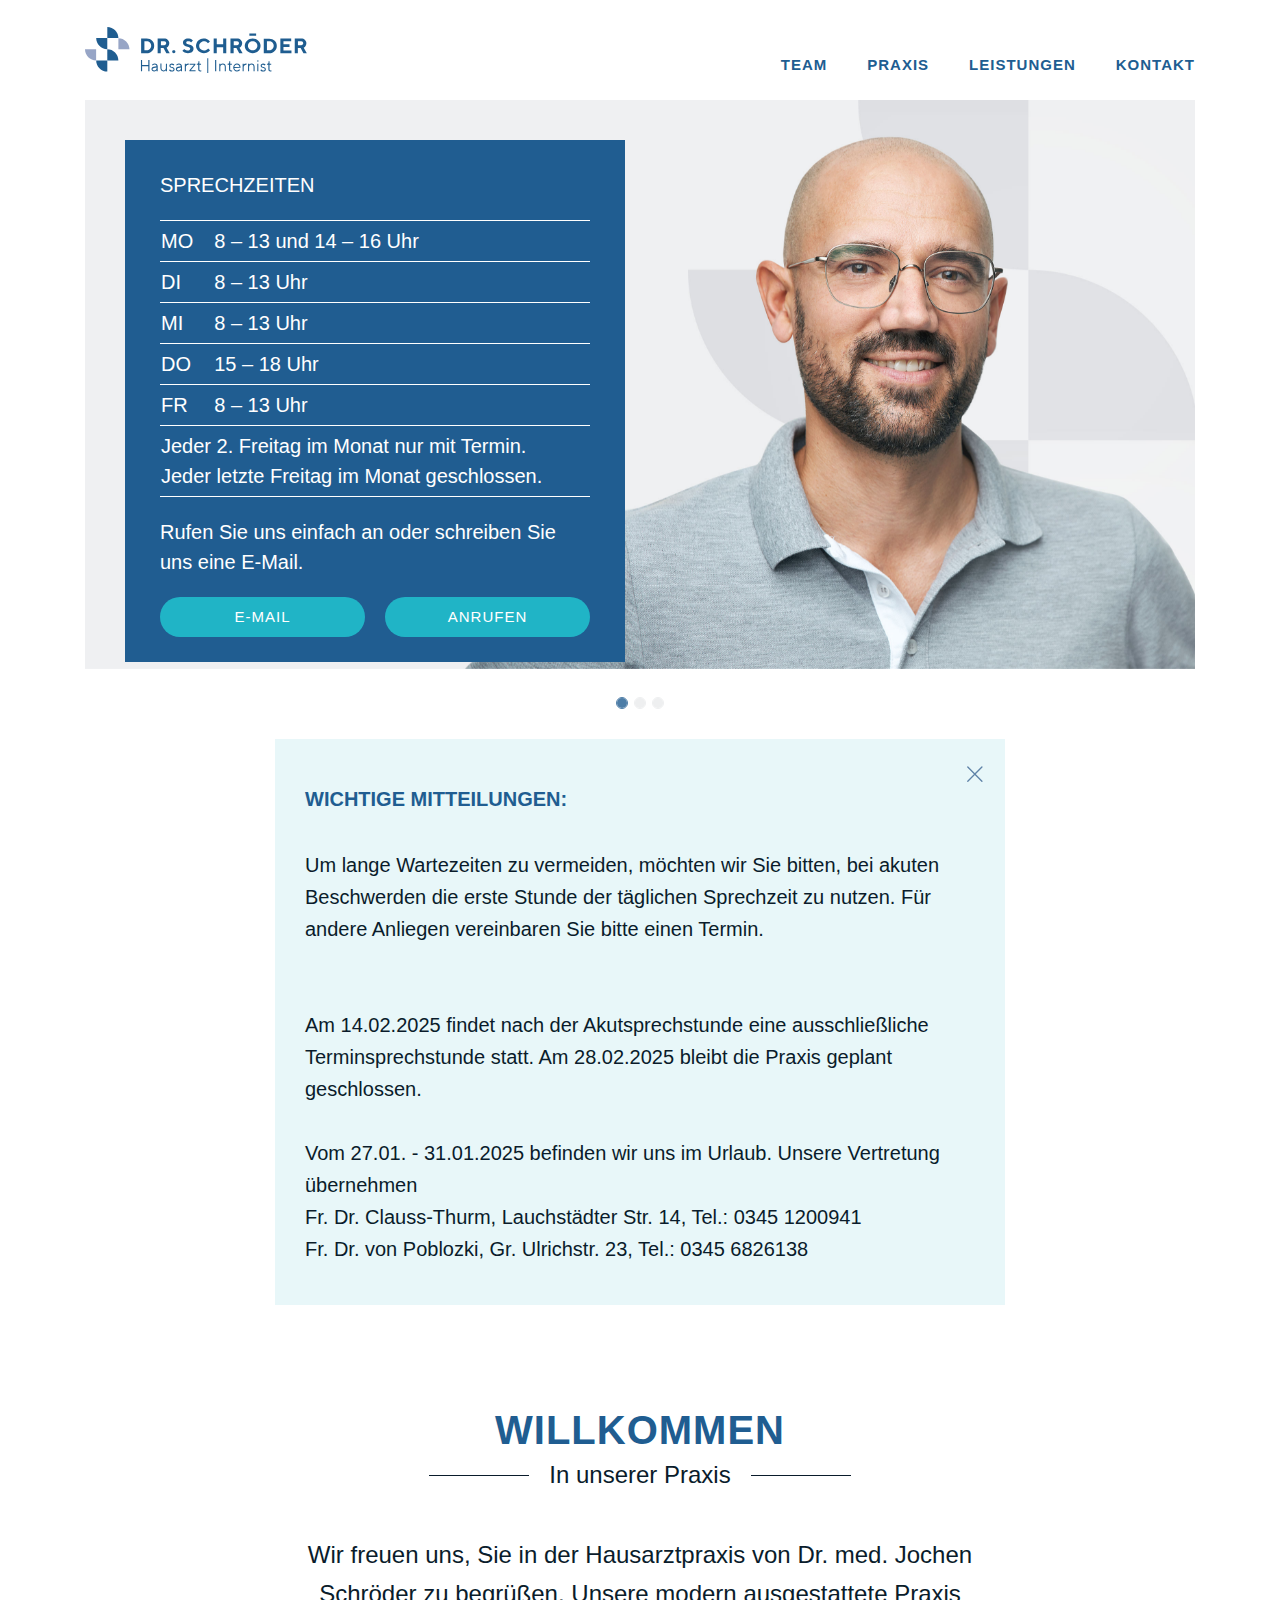
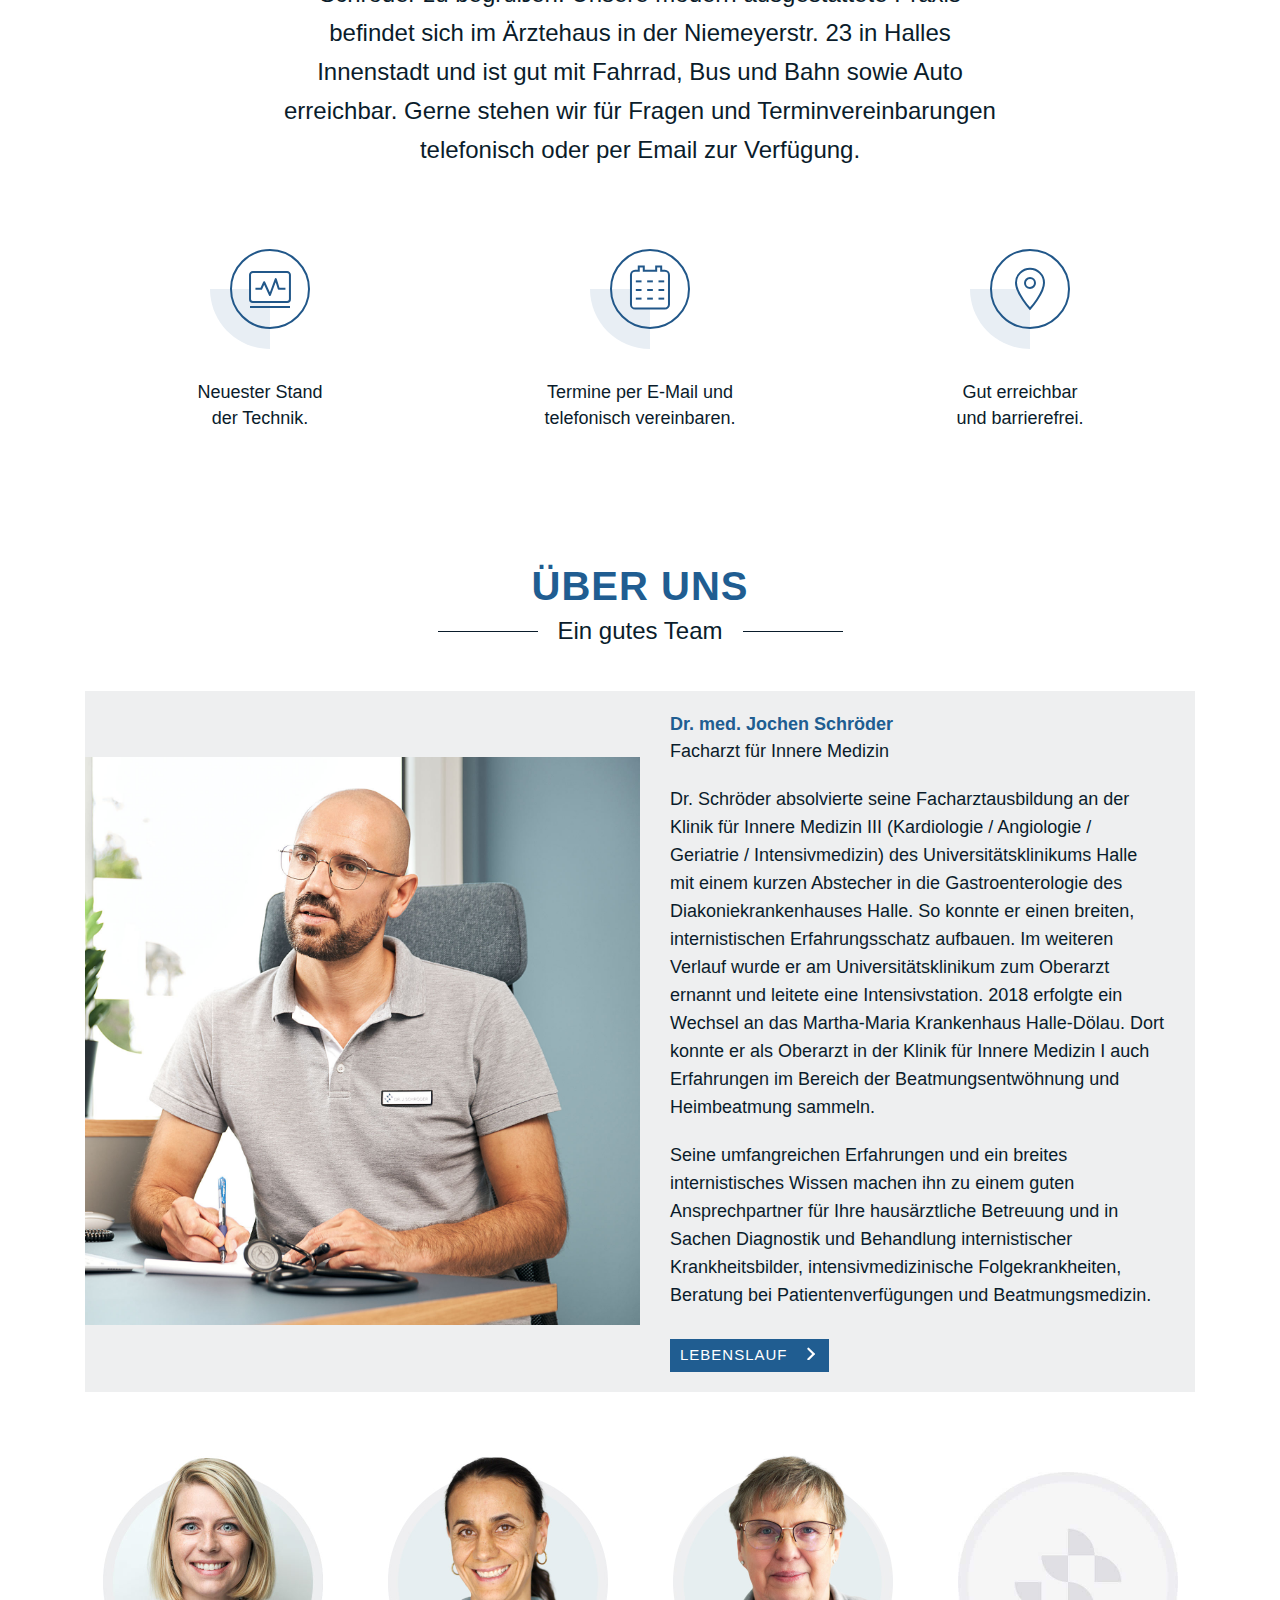
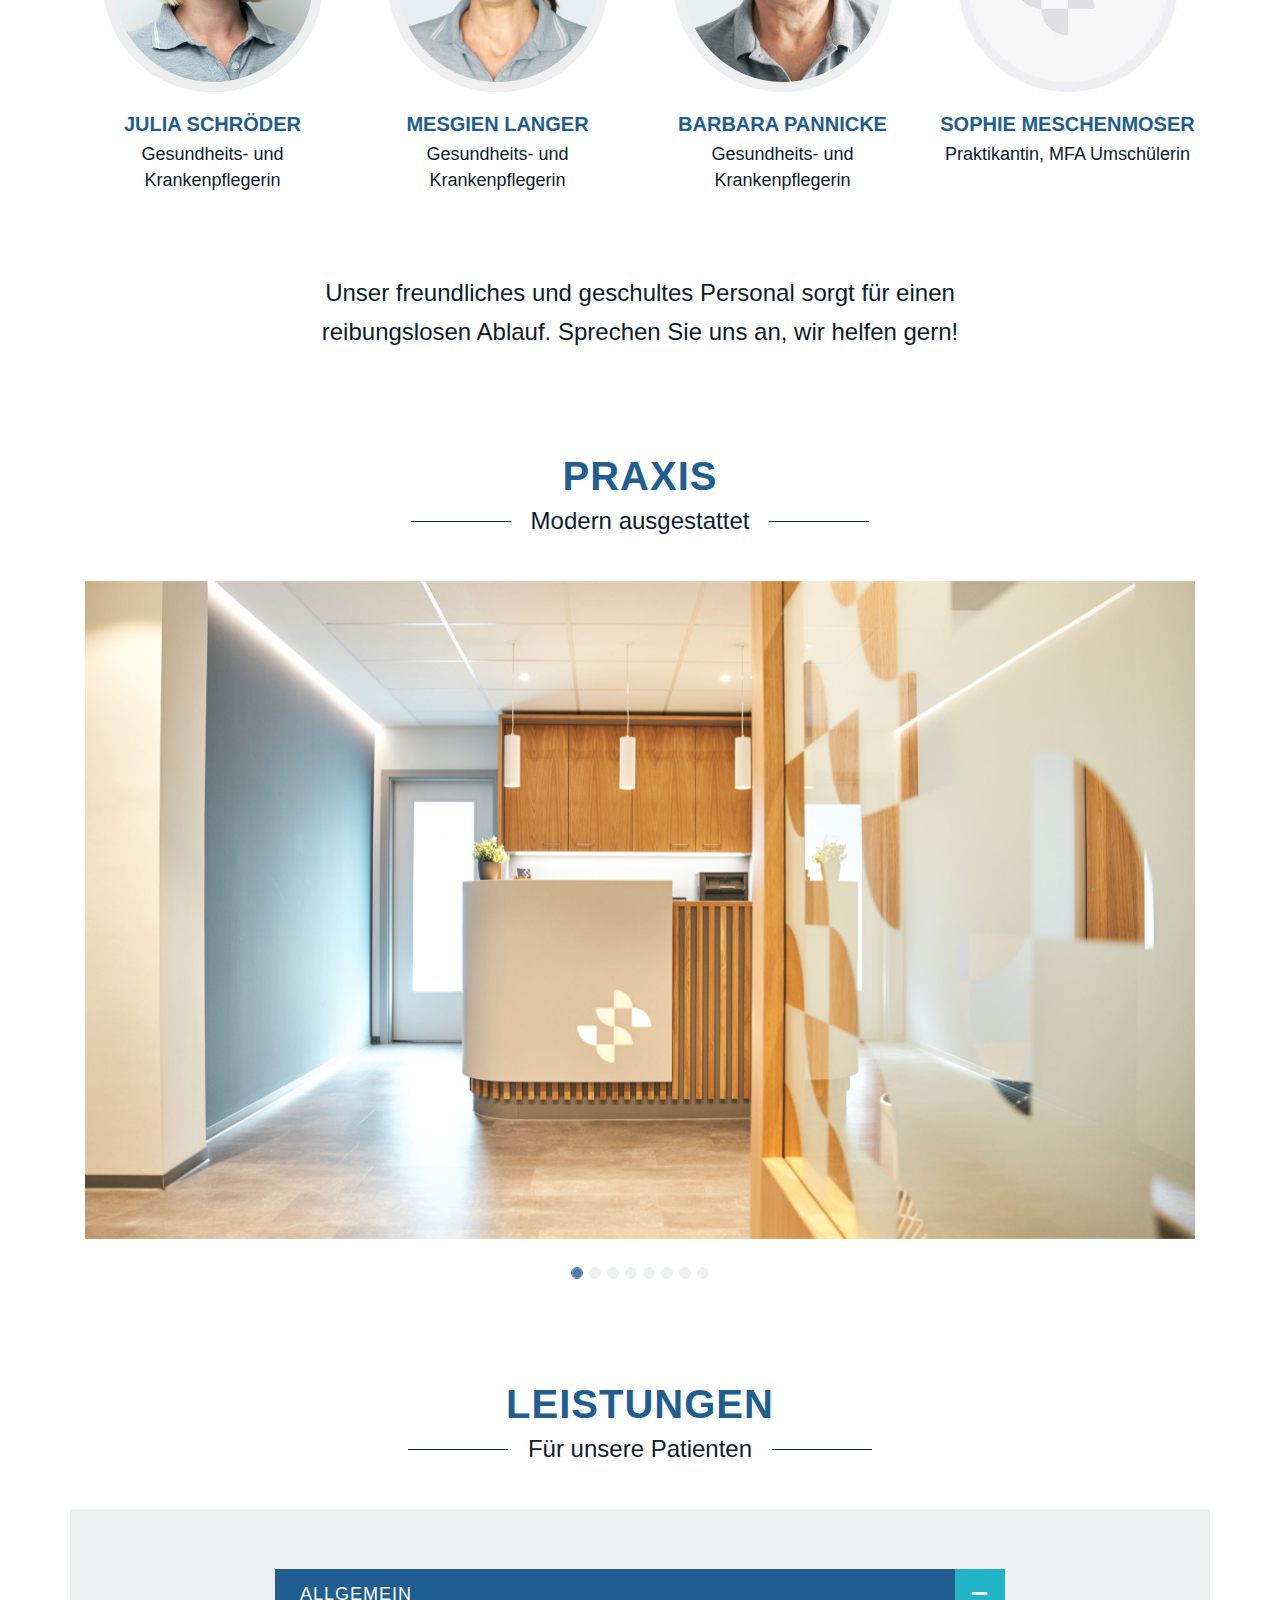
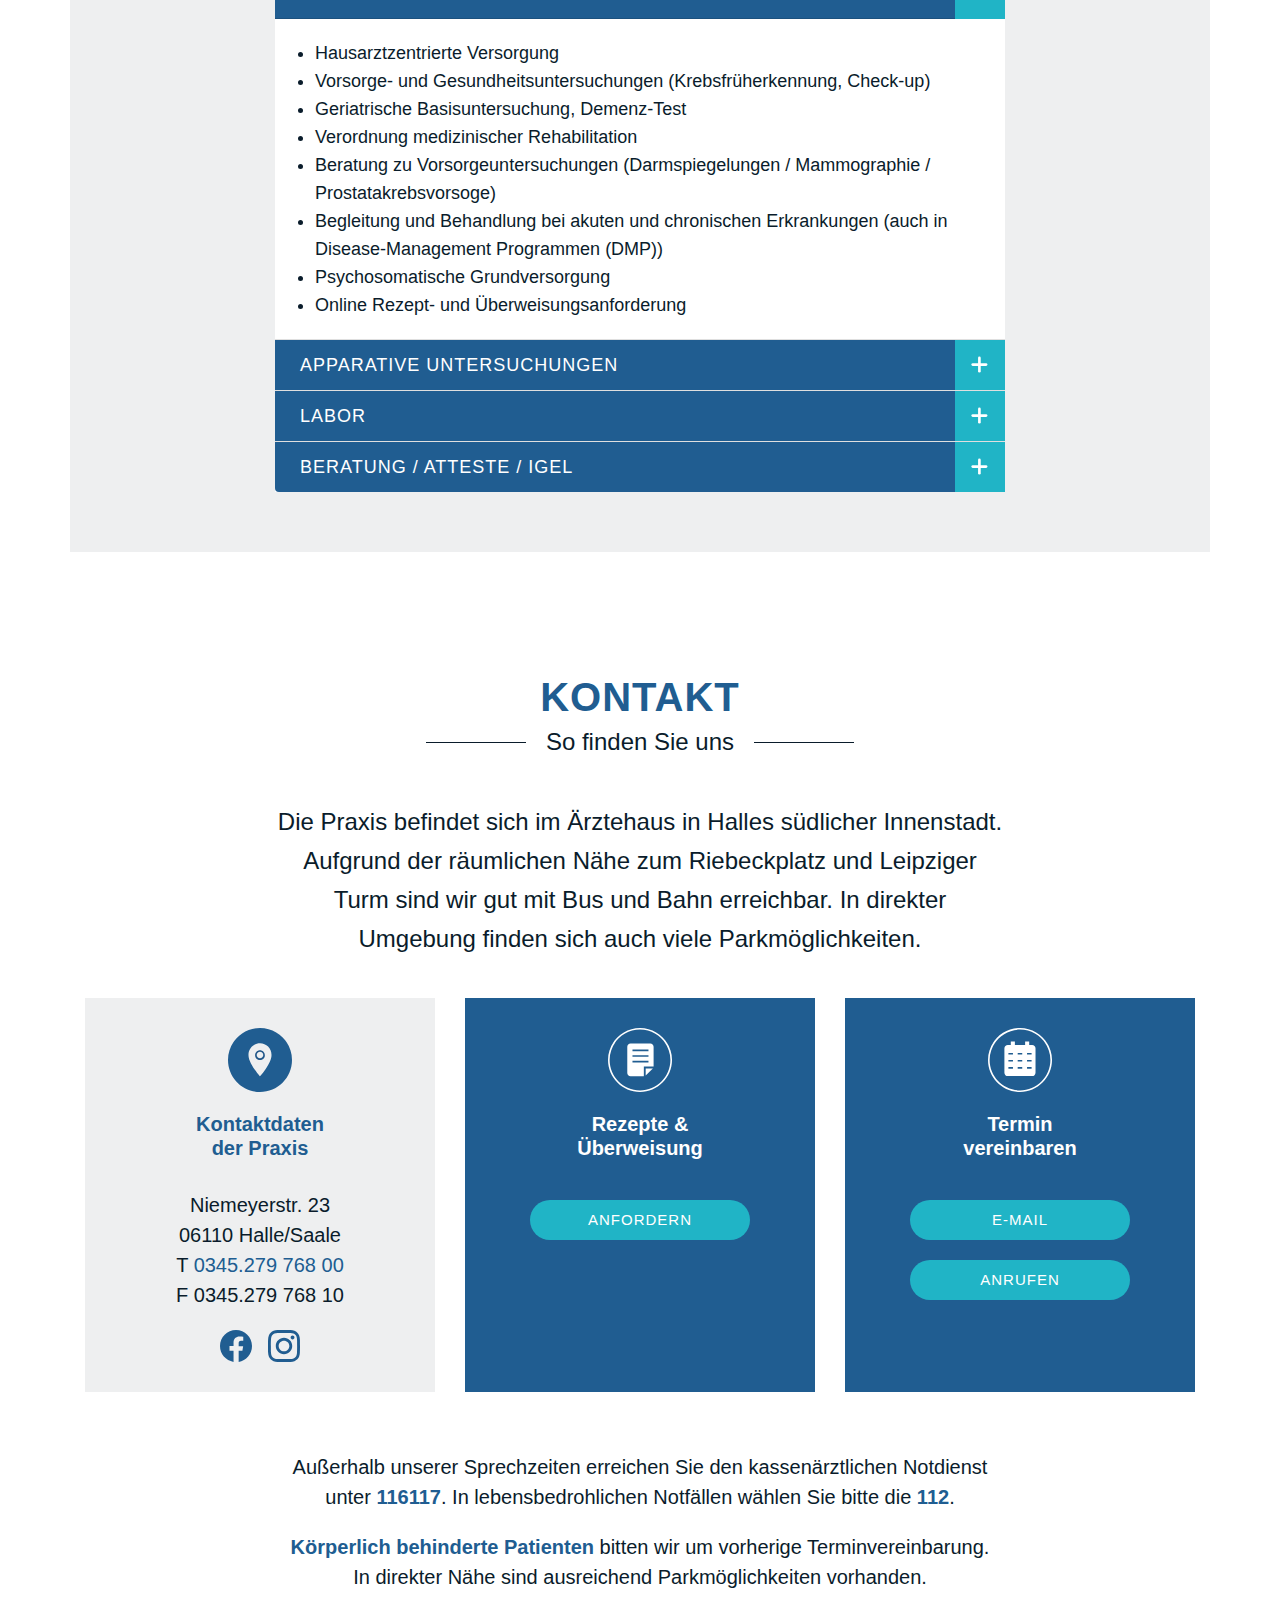
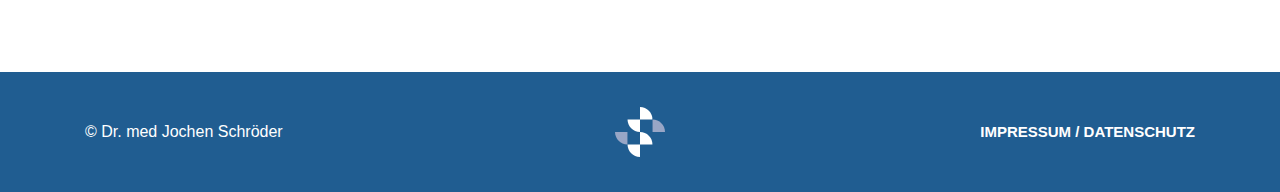
==== index.html @ 9ceeb3fe "Update index.html" ====
<!DOCTYPE html>
<html lang="de">
<head>
    <title>Praxis Dr. med Jochen Schröder – Hausarzt | Internist</title>
    <meta http-equiv="content-type" content="text/html; charset=utf-8">
    <meta name="viewport" content="width=device-width, initial-scale=1.0">
    <meta name="description" content="Die Praxis Dr. Jochen Schröder befindet sich im Zentrum von Halle / Saale mit dem Hauptfokus auf der hausärztlich-internistischen Versorgung.">
    <meta name="robots" content="index,follow">
    <meta property="og:title" content="Praxis Dr. med Jochen Schröder – Hausarzt | Internist">
    <meta property="og:description" content="Die Praxis Dr. Jochen Schröder befindet sich im Zentrum von Halle / Saale mit dem Hauptfokus auf der hausärztlich-internistischen Versorgung.">
    <meta property="og:image" content="https://www.hausarzt-schroeder.de/assets/images/jochen_schroeder_fb.jpg">
    <meta property="og:type" content="website">
    <meta property="og:url" content="https://www.hausarzt-schroeder.de">
    <link rel="stylesheet" href="vendor/bootstrap/css/bootstrap.min.css">
    <link rel="stylesheet" href="assets/styles/custom.css">
    <link rel="apple-touch-icon" sizes="57x57" href="assets/images/icons/apple-icon-57x57.png">
    <link rel="apple-touch-icon" sizes="60x60" href="assets/images/icons/apple-icon-60x60.png">
    <link rel="apple-touch-icon" sizes="72x72" href="assets/images/icons/apple-icon-72x72.png">
    <link rel="apple-touch-icon" sizes="76x76" href="assets/images/icons/apple-icon-76x76.png">
    <link rel="apple-touch-icon" sizes="114x114" href="assets/images/icons/apple-icon-114x114.png">
    <link rel="apple-touch-icon" sizes="120x120" href="assets/images/icons/apple-icon-120x120.png">
    <link rel="apple-touch-icon" sizes="144x144" href="assets/images/icons/apple-icon-144x144.png">
    <link rel="apple-touch-icon" sizes="152x152" href="assets/images/icons/apple-icon-152x152.png">
    <link rel="apple-touch-icon" sizes="180x180" href="assets/images/icons/apple-icon-180x180.png">
    <link rel="icon" type="image/png" sizes="192x192"  href="assets/images/icons/android-icon-192x192.png">
    <link rel="icon" type="image/png" sizes="32x32" href="assets/images/icons/favicon-32x32.png">
    <link rel="icon" type="image/png" sizes="96x96" href="assets/images/icons/favicon-96x96.png">
    <link rel="icon" type="image/png" sizes="16x16" href="assets/images/icons/favicon-16x16.png">
    <link rel="manifest" href="manifest.json">
    <link rel="mask-icon" href="assets/images/icons/safari-pinned-tab.svg" color="#5bbad5">
    <meta name="msapplication-TileColor" content="#da532c">
    <meta name="msapplication-TileImage" content="assets/images/icons/ms-icon-144x144.png">
    <meta name="theme-color" content="#ffffff">
</head>
<body data-bs-spy="scroll" data-bs-offset="0" data-bs-target=".navbar-collapse" tabindex="0">
    <nav id="navbar" class="navbar navbar-expand-lg navbar-light bg-white">
        <div class="container">
            <a class="navbar-brand" href="./" title="Jochen Schröder">
                <picture>
                    <source media="(min-width: 992px)" srcset="assets/images/js_logo.svg">
                    <source srcset="assets/images/js_logo_sm.svg">
                    <img src="assets/images/js_logo_sm.svg" height="40" alt="Logo">
                </picture>
            </a>
            <button class="navbar-toggler" type="button" data-bs-toggle="collapse" data-bs-target="#navbar-collapse" aria-controls="navbar-collapse" aria-expanded="false" aria-label="Toggle navigation">
                <span class="navbar-toggler-icon"></span>
            </button>
            <div id="navbar-collapse" class="collapse navbar-collapse">
                <div class="d-lg-none">
                    <a class="navbar-brand" href="#" title="Jochen Schröder"><img src="assets/images/js_logo_mobile.svg" height="40" alt="Logo"></a>
                    <div class="navbar-close" data-bs-toggle="collapse" data-bs-target=".navbar-collapse.show">
                        Schließen <button type="button" class="btn-close" aria-label="Close"></button>
                    </div>
                </div>
                <div class="navbar-nav navbar-nav-scroll">
                    <a class="nav-link d-block d-lg-none" href="#header">Home</a>
                    <a class="nav-link" href="#team">Team</a>
                    <a class="nav-link" href="#praxis">Praxis</a>
                    <a class="nav-link" href="#leistungen">Leistungen</a>
                    <a class="nav-link" href="#kontakt">Kontakt</a>
                    <a class="btn btn-primary d-block d-lg-none mt-5 mb-3" href="mailto:info@hausarzt-schroeder.de">E-Mail</a>
                    <a class="btn btn-primary d-block d-lg-none mb-3" href="tel:+4934527976800">Anrufen</a>
                </div>
            </div>
        </div>
    </nav>
    <article>
        <section id="header">
            <div class="container">
                <div class="row">
                    <div class="col position-relative">
                        <div class="covid d-none d-md-block d-md-none">
                            <button type="button" class="btn btn-sm btn-danger rounded-0" data-bs-toggle="modal" data-bs-target="#covidModal">Covid-Info&nbsp;<span class="icon icon-arrow-right"></span></button>
                        </div>
                        <div id="carousel-header" class="carousel slide" data-bs-ride="carousel">
                            <div class="carousel-indicators">
                                <button type="button" data-bs-target="#carousel-header" data-bs-slide-to="0" class="active" aria-current="true" aria-label="Slide 1"></button>
                                <button type="button" data-bs-target="#carousel-header" data-bs-slide-to="1" aria-label="Slide 2"></button>
                                <button type="button" data-bs-target="#carousel-header" data-bs-slide-to="2" aria-label="Slide 3"></button>
                            </div>
                            <div class="carousel-inner">
                                <div class="carousel-item active">
                                    <picture>
                                        <source media="(max-width: 992px)" srcset="assets/images/js_header_sm_01.jpg">
                                        <source srcset="assets/images/js_header_01.jpg">
                                        <img src="assets/images/js_header_01.jpg" width="1620" height="830" class="d-block w-100 mw-100 h-auto" alt="">
                                    </picture>
                                </div>
                                <div class="carousel-item">
                                    <picture>
                                        <source media="(max-width: 800px)" srcset="assets/images/js_header_sm_02.jpg">
                                        <source srcset="assets/images/js_header_02.jpg">
                                        <img src="assets/images/js_header_02.jpg" width="1620" height="830" class="d-block w-100 mw-100 h-auto" alt="">
                                    </picture>
                                </div>
                                <div class="carousel-item">
                                    <picture>
                                        <source media="(max-width: 800px)" srcset="assets/images/js_header_sm_03.jpg">
                                        <source srcset="assets/images/js_header_03.jpg">
                                        <img src="assets/images/js_header_03.jpg" width="1620" height="830" class="d-block w-100 mw-100 h-auto" alt="">
                                    </picture>
                                </div>
                            </div>
                        </div>
                        <div class="covid d-none d-md-block d-md-none">
                            <button type="button" class="btn btn-danger w-100 rounded-0" data-bs-toggle="modal" data-bs-target="#covidModal">Covid-Info&nbsp;<span class="icon icon-arrow-right"></span></button>
                        </div>
                        <div class="header-box-wrapper">
                            <div class="header-box bg-primary">
                                <h4>Sprechzeiten</h4>
                                <table class="mb-3">
                                    <tr>
                                        <td>MO</td>
                                        <td>8 – 13 und 14 – 16 Uhr</td>
                                    </tr>
                                    <tr>
                                        <td>DI</td>
                                        <td>8 – 13 Uhr</td>
                                    </tr>
                                    <tr>
                                        <td>MI</td>
                                        <td>8 – 13 Uhr</td>
                                    </tr>
                                    <tr>
                                        <td>DO</td>
                                        <td>15 – 18 Uhr</td>
                                    </tr>
                                    <tr>
                                        <td>FR</td>
                                        <td>8 – 13 Uhr</td>
                                    </tr>
                                    <tr>
                                        <td colspan="2">
                                            Jeder 2. Freitag im Monat nur mit Termin.<br>
                                            Jeder letzte Freitag im Monat geschlossen.
                                        </td>
                                    </tr>
                                </table>
                                <p>
                                    Rufen Sie uns einfach an oder schreiben Sie uns eine E-Mail.
                                </p>
                                <div class="d-flex flex-column flex-md-row">
                                    <a href="mailto:info@hausarzt-schroeder.de" class="btn btn-primary me-md-2 my-3 my-md-0">E-Mail</a>
                                    <a href="tel:+4934527976800" class="btn btn-primary ms-md-2">Anrufen</a>
                                </div>
                            </div>
                        </div>
                    </div>
                </div>
            </div>
        </section>
        <section id="notice">
            <div class="container">
                <div class="row">
                    <div class="col col-lg-8 offset-lg-2">
                        <div class="alert alert-primary alert-dismissible" role="alert">
                            <h4 class="alert-heading">Wichtige Mitteilungen:</h4>
                            <p> 
                                Um lange Wartezeiten zu vermeiden, möchten wir Sie bitten, bei akuten Beschwerden die erste Stunde der täglichen Sprechzeit zu nutzen. Für andere Anliegen vereinbaren Sie bitte einen Termin. <br>
                                <br>
                                <br>
                                Am 14.02.2025 findet nach der Akutsprechstunde eine ausschließliche Terminsprechstunde statt. Am 28.02.2025 bleibt die Praxis geplant geschlossen.<br> 
                                <br> 
                                Vom 27.01. - 31.01.2025 befinden wir uns im Urlaub. Unsere Vertretung übernehmen <br>
                                Fr. Dr. Clauss-Thurm, Lauchstädter Str. 14, Tel.: 0345 1200941 <br>
                                Fr. Dr. von Poblozki, Gr. Ulrichstr. 23, Tel.: 0345 6826138 <br>
                            <button type="button" class="btn-close" data-bs-dismiss="alert" aria-label="Close"></button>
                        </div>
                    </div>
                </div>
            </div>
        </section>
        <section id="willkommen">
            <div class="container">
                <div class="row">
                    <div class="col">
                        <h2>Willkommen</h2>
                        <h3><span>In unserer Praxis</span></h3>
                    </div>
                </div>
                <div class="row">
                    <div class="col col-lg-8 offset-lg-2 text-center">
                      <p class="font-size-24">Wir freuen uns, Sie in der Hausarztpraxis von Dr. med. Jochen Schröder zu begrüßen. Unsere modern ausgestattete Praxis befindet sich im Ärztehaus in der Niemeyerstr. 23 in Halles Innenstadt und ist gut mit Fahrrad, Bus und Bahn sowie Auto erreichbar. Gerne stehen wir für Fragen und Terminvereinbarungen telefonisch oder per Email zur Verfügung.</p>
                    </div>
                </div>
                <div class="row d-none d-md-flex">
                    <div class="col-md-4 mt-5 text-center">
                        <img src="assets/images/icon_technik.svg" width="100" height="100" alt="Technik">
                        <h4 class="mt-4">Neuester Stand<br>der Technik.</h4>
                    </div>
                    <div class="col-md-4 mt-5 text-center">
                        <img src="assets/images/icon_termine.svg" width="100" height="100" alt="Termine">
                        <h4 class="mt-4">Termine per E-Mail und<br>telefonisch vereinbaren.</h4>
                    </div>
                    <div class="col-md-4 mt-5 text-center">
                        <img src="assets/images/icon_lage.svg" width="100" height="100" alt="Lage">
                        <h4 class="mt-4">Gut erreichbar<br>und barrierefrei.</h4>
                    </div>
                </div>
                <div id="carousel-willkommen" class="carousel slide d-flex d-md-none" data-bs-ride="carousel">
                    <div class="carousel-indicators">
                        <button type="button" data-bs-target="#carousel-willkommen" data-bs-slide-to="0" class="active" aria-current="true" aria-label="Slide 1"></button>
                        <button type="button" data-bs-target="#carousel-willkommen" data-bs-slide-to="1" aria-label="Slide 2"></button>
                        <button type="button" data-bs-target="#carousel-willkommen" data-bs-slide-to="2" aria-label="Slide 3"></button>
                      </div>
                    <div class="carousel-inner">
                        <div class="carousel-item active">
                            <div class="col-md-4 mt-5 text-center">
                                <img src="assets/images/icon_technik.svg" width="100" height="100" alt="Technik">
                                <h4 class="mt-4">Neuester Stand<br>der Technik.</h4>
                            </div>
                        </div>
                        <div class="carousel-item">
                            <div class="col-md-4 mt-5 text-center">
                                <img src="assets/images/icon_termine.svg" width="100" height="100" alt="Termine">
                                <h4 class="mt-4">Termine online und<br>telefonisch vereinbaren.</h4>
                            </div>
                        </div>
                        <div class="carousel-item">
                            <div class="col-md-4 mt-5 text-center">
                                <img src="assets/images/icon_lage.svg" width="100" height="100" alt="Lage">
                                <h4 class="mt-4">Gut erreichbar<br>und barrierefrei.</h4>
                            </div>
                        </div>
                    </div>
                    <button class="carousel-control-prev" type="button" data-bs-target="#carousel-praxis" data-bs-slide="prev">
                        <span class="carousel-control-prev-icon" aria-hidden="true"></span>
                        <span class="visually-hidden">Previous</span>
                    </button>
                    <button class="carousel-control-next" type="button" data-bs-target="#carousel-praxis" data-bs-slide="next">
                        <span class="carousel-control-next-icon" aria-hidden="true"></span>
                        <span class="visually-hidden">Next</span>
                    </button>
                </div>
            </div>
        </section>
        <section id="team">
            <div class="container">
                <div class="row">
                    <div class="col">
                        <h2 class="mt-xl">Über uns</h2>
                        <h3><span>Ein gutes Team</span></h3>
                    </div>
                </div>
                <div class="row d-flex g-0">
                    <div class="col-lg-6">
                        <img src="assets/images/jochen_schroeder.jpg" class="d-block w-100" alt="">
                    </div>
                    <div class="col-lg-6 px-4 p-3">
                        <div class="collapse multi-collapse show" id="biografie">
                            <h4 class="mb-0 font-size-18"><strong>Dr. med. Jochen Schröder</strong></h4>
                            <p class="mb-3 font-size-18 line-height-28">Facharzt für Innere Medizin</p>
                            <p class="font-size-18 line-height-28">Dr. Schröder absolvierte seine Facharztausbildung an der Klinik für Innere Medizin III (Kardiologie / Angiologie / Geriatrie / Intensivmedizin) des Universitätsklinikums Halle mit einem kurzen Abstecher in die Gastroenterologie des Diakoniekrankenhauses Halle. So konnte er einen breiten, internistischen Erfahrungsschatz aufbauen. Im weiteren Verlauf wurde er am Universitätsklinikum zum Oberarzt ernannt und leitete eine Intensivstation. 2018 erfolgte ein Wechsel an das Martha-Maria Krankenhaus Halle-Dölau. Dort konnte er als Oberarzt in der Klinik für Innere Medizin I auch Erfahrungen im Bereich der Beatmungsentwöhnung und Heimbeatmung sammeln.</p>
                            <p class="font-size-18 line-height-28">Seine umfangreichen Erfahrungen und ein breites internistisches Wissen machen ihn zu einem guten Ansprechpartner für Ihre hausärztliche Betreuung und in Sachen Diagnostik und Behandlung internistischer Krankheitsbilder, intensivmedizinische Folgekrankheiten, Beratung bei Patientenverfügungen und Beatmungsmedizin.</p>
                            <p class="mt-4 mb-0"><a class="btn btn-secondary btn-sm px-2 rounded-0 text-uppercase" data-bs-toggle="collapse" data-bs-target=".multi-collapse" href="#lebenslauf" role="button" aria-expanded="false" aria-controls="lebenslauf">Lebenslauf&nbsp;&nbsp;&nbsp;<span class="icon icon-arrow-right"></span></a></p>
                        </div>
                        <div class="collapse multi-collapse" id="lebenslauf">
                            <h4 class="mb-0 font-size-18"><strong>Bis 2009</strong></h4>
                            <p class="font-size-18">Studium der Humanmedizin in Halle / S.</p>
                            <h4 class="mb-0 font-size-18"><strong>2009 – 2015</strong></h4>
                            <p class="font-size-18">Assistenzarzt in der Klinik für Innere Medizin III (Kardiologie / Angiologie) der Universitätsklinik Halle</p>
                            <h4 class="mb-0 font-size-18"><strong>2015 – 2018</strong></h4>
                            <p class="font-size-18">Oberarzt in der Klinik für Innere Medizin III und Leitung einer Intensivstation</p>
                            <h4 class="mb-0 font-size-18"><strong>2018 – 2019</strong></h4>
                            <p class="font-size-18">Oberarzt in der Klinik für Innere Medizin I des Martha-Maria Krankenhauses Halle-Dölau</p>
                            <h4 class="mb-0 font-size-18"><strong>2019 – 2021</strong></h4>
                            <p class="font-size-18">Angestellter Hausarzt MVZ Saale-Klinik Halle (Standort Guldenstr. 27)</p>
                            <h4 class="mb-0 font-size-18"><strong>2021</strong></h4>
                            <p class="font-size-18">Gründung der Hausarztpraxis Dr. Schröder in der Niemeyerstr. 23</p>
                            <p class="mt-4 mb-0"><a class="btn btn-secondary btn-sm px-2 rounded-0 bg-primary text-uppercase" data-bs-toggle="collapse" data-bs-target=".multi-collapse" href="#biografie" role="button" aria-expanded="false" aria-controls="biografie"><span class="icon icon-arrow-left"></span>&nbsp;&nbsp;&nbsp;Biografie</a></p>
                        </div>
                    </div>
                </div>
                <div class="row">
                    <div class="col-md-6 col-xl-3 mt-5 text-center">
                        <img src="assets/images/julia_schroeder.jpg" width="220" height="240" alt="Julia Schröder">
                        <h4 class="mt-3 mb-1">Julia Schröder</h4>
                        <p class="font-size-18">Gesundheits- und Krankenpflegerin</p>
                    </div>
                    <div class="col-md-6 col-xl-3 mt-5 text-center">
                        <img src="assets/images/mesgien_langer.jpg" width="220" height="240" alt="Mesgien Langer">
                        <h4 class="mt-3 mb-1">Mesgien Langer</h4>
                        <p class="font-size-18">Gesundheits- und Krankenpflegerin</p>
                    </div>
                    <div class="col-md-6 col-xl-3 mt-5 text-center">
                        <img src="assets/images/barbara_pannicke.jpg" width="220" height="240" alt="Barbara Pannicke">
                        <h4 class="mt-3 mb-1">Barbara Pannicke</h4>
                        <p class="font-size-18">Gesundheits- und Krankenpflegerin </p>
                     </div>
                    <div class="col-md-6 col-xl-3 mt-5 text-center">
                        <img src="assets/images/sophie_meschenmoser.jpg" width="220" height="240" alt="Sophie Meschenmoser">
                        <h4 class="mt-3 mb-1">Sophie Meschenmoser</h4>
                        <p class="font-size-18">Praktikantin, MFA Umschülerin</p>
                    </div>
                </div>
                <div class="row mt-5">
                    <div class="col-lg-8 offset-lg-2 text-center">
                        <p class="font-size-24">Unser freundliches und geschultes Personal sorgt für einen reibungslosen Ablauf. Sprechen Sie uns an, wir helfen gern!</p>
                    </div>
                </div>
            </div>
        </section>
        <section id="praxis">
            <div class="container">
                <div class="row">
                    <div class="col">
                        <h2>Praxis</h2>
                        <h3><span>Modern ausgestattet</span></h3>
                    </div>
                </div>
                <div class="row">
                    <div class="col">
                        <div id="carousel-praxis" class="carousel slide" data-bs-ride="carousel">
                            <div class="carousel-indicators">
                                <button type="button" data-bs-target="#carousel-praxis" data-bs-slide-to="0" class="active" aria-current="true" aria-label="Slide 1"></button>
                                <button type="button" data-bs-target="#carousel-praxis" data-bs-slide-to="1" aria-label="Slide 2"></button>
                                <button type="button" data-bs-target="#carousel-praxis" data-bs-slide-to="2" aria-label="Slide 3"></button>
                                <button type="button" data-bs-target="#carousel-praxis" data-bs-slide-to="3" aria-label="Slide 4"></button>
                                <button type="button" data-bs-target="#carousel-praxis" data-bs-slide-to="4" aria-label="Slide 5"></button>
                                <button type="button" data-bs-target="#carousel-praxis" data-bs-slide-to="5" aria-label="Slide 6"></button>
                                <button type="button" data-bs-target="#carousel-praxis" data-bs-slide-to="6" aria-label="Slide 7"></button>
                                <button type="button" data-bs-target="#carousel-praxis" data-bs-slide-to="7" aria-label="Slide 8"></button>
                            </div>
                            <div class="carousel-inner">
                                <div class="carousel-item active">
                                    <img src="assets/images/js_praxis_01.jpg" width="1326" height="786" class="d-block w-100 mw-100 h-auto" alt="">
                                </div>
                                <div class="carousel-item">
                                    <img src="assets/images/js_praxis_02.jpg" width="1326" height="786" class="d-block w-100 mw-100 h-auto" alt="">
                                </div>
                                <div class="carousel-item">
                                    <img src="assets/images/js_praxis_03.jpg" width="1326" height="786" class="d-block w-100 mw-100 h-auto" alt="">
                                </div>
                                <div class="carousel-item">
                                    <img src="assets/images/js_praxis_04.jpg" width="1326" height="786" class="d-block w-100 mw-100 h-auto" alt="">
                                </div>
                                <div class="carousel-item">
                                    <img src="assets/images/js_praxis_05.jpg" width="1326" height="786" class="d-block w-100 mw-100 h-auto" alt="">
                                </div>
                                <div class="carousel-item">
                                    <img src="assets/images/js_praxis_06.jpg" width="1326" height="786" class="d-block w-100 mw-100 h-auto" alt="">
                                </div>
                                <div class="carousel-item">
                                    <img src="assets/images/js_praxis_07.jpg" width="1326" height="786" class="d-block w-100 mw-100 h-auto" alt="">
                                </div>
                                <div class="carousel-item">
                                    <img src="assets/images/js_praxis_08.jpg" width="1326" height="786" class="d-block w-100 mw-100 h-auto" alt="">
                                </div>
                            </div>
                            <button class="carousel-control-prev" type="button" data-bs-target="#carousel-praxis" data-bs-slide="prev">
                                <span class="carousel-control-prev-icon" aria-hidden="true"></span>
                                <span class="visually-hidden">Previous</span>
                            </button>
                            <button class="carousel-control-next" type="button" data-bs-target="#carousel-praxis" data-bs-slide="next">
                                <span class="carousel-control-next-icon" aria-hidden="true"></span>
                                <span class="visually-hidden">Next</span>
                            </button>
                        </div>
                    </div>
                </div>
            </div>
        </section>
        <section id="leistungen">
            <div class="container">
                <div class="row">
                    <div class="col">
                        <h2 class="mt-xxl">Leistungen</h2>
                        <h3><span>Für unsere Patienten</span></h3>
                    </div>
                </div>
                <div class="row py-5 bg-grey">
                    <div class="col-lg-8 offset-lg-2">
                        <div id="accordion" class="accordion accordion-flush">
                            <div class="accordion-item">
                                <h2 class="accordion-header my-0" id="headingOne">
                                    <button class="accordion-button py-0" type="button" data-bs-toggle="collapse" data-bs-target="#collapseOne" aria-expanded="false" aria-controls="collapseOne">
                                        Allgemein
                                    </button>
                                </h2>
                                <div id="collapseOne" class="accordion-collapse collapse show" aria-labelledby="headingOne" data-bs-parent="#accordion">
                                    <div class="accordion-body px-0">
                                        <ul class="mb-0 pb-0">
                                            <li>Hausarztzentrierte Versorgung</li>
                                            <li>Vorsorge- und Gesundheitsuntersuchungen (Krebsfrüherkennung, Check-up)</li>
                                            <li>Geriatrische Basisuntersuchung, Demenz-Test</li>
                                            <li>Verordnung medizinischer Rehabilitation</li>
                                            <li>Beratung zu Vorsorgeuntersuchungen (Darmspiegelungen / Mammographie / Prostatakrebsvorsoge)</li>
                                            <li>Begleitung und Behandlung bei akuten und chronischen Erkrankungen (auch in Disease-Management Programmen (DMP))</li>
                                            <li>Psychosomatische Grundversorgung</li>
                                            <li>Online Rezept- und Überweisungsanforderung</li>
                                        </ul>
                                    </div>
                                </div>
                            </div>
                            <div class="accordion-item">
                                <h2 class="accordion-header my-0" id="headingTwo">
                                    <button class="accordion-button py-0 collapsed" type="button" data-bs-toggle="collapse" data-bs-target="#collapseTwo" aria-expanded="false" aria-controls="collapseTwo">
                                        Apparative Untersuchungen
                                    </button>
                                </h2>
                                <div id="collapseTwo" class="accordion-collapse collapse" aria-labelledby="headingTwo" data-bs-parent="#accordion">
                                    <div class="accordion-body px-0">
                                        <ul class="mb-0 pb-0">
                                            <li>EKG</li>
                                            <li>Langzeit-Blutdruckmessung</li>
                                            <li>ABI-Messung (Früherkennung von Durchblutungssstörungen)</li>
                                            <li>Lungenfunktionstest</li>
                                            <li>Ultraschall</li>
                                            <li>Schlafuntersuchung (Polygraphie)</li>
                                            <li>Pulsoxymetrische Untersuchung</li>
                                        </ul>
                                    </div>
                                </div>
                            </div>
                            <div class="accordion-item">
                                <h2 class="accordion-header my-0" id="headingThree">
                                    <button class="accordion-button py-0 collapsed" type="button" data-bs-toggle="collapse" data-bs-target="#collapseThree" aria-expanded="false" aria-controls="collapseThree">
                                        Labor
                                    </button>
                                </h2>
                                <div id="collapseThree" class="accordion-collapse collapse" aria-labelledby="headingThree" data-bs-parent="#accordion">
                                    <div class="accordion-body px-0">
                                        <ul class="mb-0 pb-0">
                                            <li>Blutuntersuchung, Stuhluntersuchung, Urin-Untersuchung, Sputum, weiteres, alles in Kooperation mit Amedes</li>
                                            <li>CoVid19-Schnelltest und PCR als Privatleistung</li>
                                            <li>Herzinfarkt Schnelltest auf Troponin I</li>
                                            <li>CRP Schnelltest bei V.a. Infektionen</li>
                                            <li>Auf Wunsch erweiterte Labordiagnostik nach individueller Beratung als Privatleistung (Blutgruppe für Nothilfepass, Leberwerte für MPU, Vitamin-Bestimmungen, z.b. bei vegetarischer und veganer Ernährung)</li>
                                        </ul>
                                    </div>
                                </div>
                            </div>
                            <div class="accordion-item">
                                <h2 class="accordion-header my-0" id="headingFour">
                                    <button class="accordion-button py-0 collapsed" type="button" data-bs-toggle="collapse" data-bs-target="#collapseFour" aria-expanded="false" aria-controls="collapseFour">
                                        Beratung / Atteste / iGeL
                                    </button>
                                </h2>
                                <div id="collapseFour" class="accordion-collapse collapse" aria-labelledby="headingFour" data-bs-parent="#accordion">
                                    <div class="accordion-body px-0">
                                        <ul class="mb-0 pb-0">
                                            <li>Impfberatung</li>
                                            <li>Beratung und Hilfestellung bei der Erstellung von Patientenverfügungen</li>
                                            <li>Boots-Führerschein-Attest</li>
                                            <li>Tauch-Tauglichkeits-Untersuchung (bis zum 39. Lebensjahr)</li>
                                            <li>Gutachtenerstellung / Versicherungsanfragen</li>
                                            <li>Reiseimpfung und Beratung</li>
                                            <li>Adipositas Beratung / Diätberatung</li>
                                            <li>Befunderstellung für Reiserücktrittsversicherungen</li>
                                            <li>Ärztliche Befundberichte vor Pflegeheimaufnahme</li>
                                            <li>Kur- und Rentenanträge</li>
                                            <li>Voruntersuchungen zur Narkosefähigkeit vor Operationen</li>
                                            <li>Blutgruppenbestimmung und Erstellung eines Nothilfepasses</li>
                                            <li>ABI-Messung (Bestimmung des Herz- Kreislauf-Risikos)</li>
                                            <li>Jede Leistung, die aufgrund Ihrer Beschwerden oder Befunde medizinisch notwendig ist, wird Sie selbstverständlich kein Geld kosten.</li>
                                            <li>Wir werden Ihnen von uns aus keine zahlungspflichtigen Leistungen anbieten, dennoch können Sie natürlich kostenpflichtige Dienst- und Laborleistungen über uns erhalten, die nicht unbedingt medizinisch erforderlich sind. Sprechen Sie uns einfach an.</li>
                                        </ul>
                                    </div>
                                </div>
                            </div>
                        </div>
                    </div>
                </div>
            </div>
        </section>
        <section id="kontakt">
            <div class="container">
                <div class="row">
                    <div class="col">
                        <h2 class="mt-xl">Kontakt</h2>
                        <h3><span>So finden Sie uns</span></h3>
                    </div>
                </div>
                <div class="row">
                    <div class="col-lg-8 offset-lg-2 text-center">
                        <p class="font-size-24">
                            Die Praxis befindet sich im Ärztehaus in Halles südlicher Innenstadt.<br>
                            Aufgrund der räumlichen Nähe zum Riebeckplatz und Leipziger Turm sind wir gut mit Bus und Bahn erreichbar. In direkter Umgebung finden sich auch viele Parkmöglichkeiten.
                        </p>
                    </div>
                </div>
                <div class="row">
                    <div class="col-lg-4 mt-3">
                        <div class="card rounded-0 py-4 h-100 bg-grey text-center">
                            <a href="https://goo.gl/maps/6aaxNyVeLEyUNY1R8" target="_blank"><img src="assets/images/icon_karte.svg" height="64" alt="Icon Karte"></a>
                            <h4 class="mt-3">Kontaktdaten<br>der Praxis</h4>
                            <p class="mt-3">
                                Niemeyerstr. 23<br>
                                06110 Halle/Saale<br>
                                T <a href="tel:+4934527976800">0345.279 768 00</a><br>
                                F 0345.279 768 10
                            </p>
                            <div class="d-inline">
                                <a href="https://www.facebook.com/profile.php?id=100071622283173" class="me-1" target="_blank"><img src="assets/images/icon_facebook.svg" height="32" alt="Icon Facebook"></a>
                                <a href="https://www.instagram.com/hausarzt_schroeder/" class="ms-1" target="_blank"><img src="assets/images/icon_instagram.svg" height="32" alt="Icon Instagram"></a>
                            </div>
                        </div>
                    </div>
                    <div class="col-lg-4 mt-3">
                        <div class="card rounded-0 py-4 h-100 bg-primary text-center">
                            <img src="assets/images/icon_rezept.svg" height="64" alt="Icon Rezept">
                            <h4 class="mt-3">Rezepte &amp;<br>Überweisung</h4>
                            <p class="mt-4"><a href="mailto:info@hausarzt-schroeder.de" class="btn btn-primary">Anfordern</a></p>
                        </div>
                    </div>
                    <div class="col-lg-4 mt-3">
                        <div class="card rounded-0 py-4 h-100 bg-primary text-center">
                            <img src="assets/images/icon_termin.svg" height="64" alt="Icon Termin">
                            <h4 class="mt-3">Termin<br>vereinbaren</h4>
                            <p class="mt-4"><a href="mailto:info@hausarzt-schroeder.de" class="btn btn-primary">E-Mail</a></p>
                            <p><a href="tel:+4934527976800" class="btn btn-primary">Anrufen</a></p>
                        </div>
                    </div>
                </div>
                <div class="row mt-4 mb-3 mt-md-5 mb-md-5">
                    <div class="col-lg-8 offset-lg-2 text-center">
                        <p>Außerhalb unserer Sprechzeiten erreichen Sie den kassenärztlichen Notdienst unter <em>116117</em>. In lebensbedrohlichen Notfällen wählen Sie bitte die <em>112</em>.</p>
                        <p>
                            <em>Körperlich behinderte Patienten</em> bitten wir um vorherige Terminvereinbarung.<br>
                            In direkter Nähe sind ausreichend Parkmöglichkeiten vorhanden.
                        </p>
                    </div>
                </div>
            </div>
        </section>
    </article>
    <footer>
        <div class="container">
            <div class="row">
                <div class="col col-md-4 d-none d-md-block">
                    <p>&copy; Dr. med Jochen Schröder</p>
                </div>
                <div class="col-3 col-md-4 text-sm-start text-md-center">
                    <a href="./"><img src="assets/images/js_logo_footer.svg" height="50" alt="Logo"></a>
                </div>
                <div class="col-9 col-md-4 text-end">
                    <p><a href="impressum.html">Impressum / Datenschutz</a><br></p>
                </div>
            </div>
        </div>
    </footer>

    <div class="modal fade" id="covidModal" tabindex="-1" aria-labelledby="covidModalLabel" aria-hidden="true">
        <div class="modal-dialog modal-fullscreen">
            <div class="modal-content">
                <div class="modal-header">
                    <button type="button" class="btn-close" data-bs-dismiss="modal" aria-label="Close"></button>
                </div>
                <div class="modal-body">
                    <div class="container">
                        <div class="row">
                            <div class="col col-sm-8 offset-sm-2">
                                <h4 class="mb-3">Allgemein</h4>
                                <p>Unsere Praxis verfügt zu Ihrem Schutz über ein spezielles Luftfiltersystem für eine hygienisch einwandfreie Luft im Wartebereich. Bitte beachten Sie, dass das Betreten der Praxis dennoch nur mit medizinischem Mund-Nasen-Schutz gestattet ist. Wenn Sie Symptome haben wie trockenen Husten, Fieber oder Verlust von Geruchs- und Geschmackssinn kontaktieren Sie uns bitte im Vorfeld telefonisch.</p>
                                <hr>
                                <h4 class="mb-3">PCR- und Schnelltests</h4>
                                <p>Wir führen seit Beginn 2023 keine routinemäßigen Corona PCR Tests oder Corona Schnelltests mehr durch.</p>
                                Schnelltests können in vielen Supermärkten und Apotheken als Selbsttest erworben werden</p>
                                <p>
                                <p>Bitte rufen Sie dennoch bei Verdachtsfällen unbedingt an, bevor Sie in die Praxis kommen, dann beraten wir Sie gern zum weiteren Vorgehen.</p>
                                </p>
                                <hr>
                                <h4 class="mb-3">Impfungen</h4>
                                <p>Wir führen Impfungen und Booster-Impfungen gegen COVID-19 durch. Bitte kontaktieren Sie uns diesbezüglich telefonisch oder per E-Mail für weitere Informationen oder Terminvereinbarungen.</p>
                            </div>
                        </div>
                    </div>
               </div>
            </div>
        </div>
    </div>

    <script type="text/javascript" src="vendor/jquery/dist/jquery.min.js"></script>
    <script type="text/javascript" src="vendor/bootstrap/js/bootstrap.min.js"></script>
    <script type="text/javascript" src="assets/scripts/custom.js"></script>
    <script>
    $('.nav-link').click(function(e) {
        const divId = $(this).attr('href');
        const offset = 50;
        $('html, body').animate({
            scrollTop: $(divId).offset().top - offset
        }, 100);
        const menuToggle = document.getElementById('navbar-collapse');
        if (menuToggle.classList.contains('show')) {
            const bsCollapse = new bootstrap.Collapse(menuToggle);
            bsCollapse.toggle();
        }
        e.preventDefault();
    });
    </script>
</body>
</html>
---- assets/styles/custom.css ----
/* open-sans-300 - latin */
@font-face {
    font-family: 'Open Sans';
    font-style: normal;
    font-weight: 300;
    src: url('../fonts/open-sans-v23-latin-300.eot'); /* IE9 Compat Modes */
    src: local(''),
    url('../fonts/open-sans-v23-latin-300.eot?#iefix') format('embedded-opentype'), /* IE6-IE8 */
    url('../fonts/open-sans-v23-latin-300.woff2') format('woff2'), /* Super Modern Browsers */
    url('../fonts/open-sans-v23-latin-300.woff') format('woff'), /* Modern Browsers */
    url('../fonts/open-sans-v23-latin-300.ttf') format('truetype'), /* Safari, Android, iOS */
    url('../fonts/open-sans-v23-latin-300.svg#OpenSans') format('svg'); /* Legacy iOS */
}
/* open-sans-regular - latin */
@font-face {
    font-family: 'Open Sans';
    font-style: normal;
    font-weight: 400;
    src: url('../fonts/open-sans-v23-latin-regular.eot'); /* IE9 Compat Modes */
    src: local(''),
    url('../fonts/open-sans-v23-latin-regular.eot?#iefix') format('embedded-opentype'), /* IE6-IE8 */
    url('../fonts/open-sans-v23-latin-regular.woff2') format('woff2'), /* Super Modern Browsers */
    url('../fonts/open-sans-v23-latin-regular.woff') format('woff'), /* Modern Browsers */
    url('../fonts/open-sans-v23-latin-regular.ttf') format('truetype'), /* Safari, Android, iOS */
    url('../fonts/open-sans-v23-latin-regular.svg#OpenSans') format('svg'); /* Legacy iOS */
}
/* open-sans-600 - latin */
@font-face {
    font-family: 'Open Sans';
    font-style: normal;
    font-weight: 600;
    src: url('../fonts/open-sans-v23-latin-600.eot'); /* IE9 Compat Modes */
    src: local(''),
    url('../fonts/open-sans-v23-latin-600.eot?#iefix') format('embedded-opentype'), /* IE6-IE8 */
    url('../fonts/open-sans-v23-latin-600.woff2') format('woff2'), /* Super Modern Browsers */
    url('../fonts/open-sans-v23-latin-600.woff') format('woff'), /* Modern Browsers */
    url('../fonts/open-sans-v23-latin-600.ttf') format('truetype'), /* Safari, Android, iOS */
    url('../fonts/open-sans-v23-latin-600.svg#OpenSans') format('svg'); /* Legacy iOS */
}
/* open-sans-700 - latin */
@font-face {
    font-family: 'Open Sans';
    font-style: normal;
    font-weight: 700;
    src: url('../fonts/open-sans-v23-latin-700.eot'); /* IE9 Compat Modes */
    src: local(''),
    url('../fonts/open-sans-v23-latin-700.eot?#iefix') format('embedded-opentype'), /* IE6-IE8 */
    url('../fonts/open-sans-v23-latin-700.woff2') format('woff2'), /* Super Modern Browsers */
    url('../fonts/open-sans-v23-latin-700.woff') format('woff'), /* Modern Browsers */
    url('../fonts/open-sans-v23-latin-700.ttf') format('truetype'), /* Safari, Android, iOS */
    url('../fonts/open-sans-v23-latin-700.svg#OpenSans') format('svg'); /* Legacy iOS */
}

/* General */
html, body {
    font-family: 'Open Sans', sans-serif;
    font-size: 20px;
    font-weight: 300;
    line-height: 30px;
    color: #0a1c2b;
}
body {
    position: relative;
    overflow-y: scroll;
}

h1,
h2,
h3,
h4 {
    color: #205d91;
}

h1, h2 {
    font-size: 24px;
    font-weight: 600;
}

h2 {
    margin-top: 50px;
    margin-bottom: 0;
    font-size: 30px;
    font-weight: 600;
    line-height: 46px;
    text-align: center;
    text-transform: uppercase;
    letter-spacing: 1px;
}

h3 {
    margin-bottom: 40px;
    color: #0a1c2b;
    font-size: 24px;
    font-weight: 300;
    line-height: 30px;
    overflow: hidden;
    text-align: center;
}

h3 > span{
    position: relative;
    display: inline-block;
}

h3 > span:before,
h3 > span:after{
    content: '';
    position: absolute;
    top: 50%;
    border-bottom: 1px solid;
    width: 100px;
    margin: 0 20px;
}

h3 > span:before{
    right: 100%;
}

h3 > span:after{
    left: 100%;
}

h4 {
    font-family: 'Open Sans', sans-serif;
    font-size: 20px;
    font-weight: 600;
    color: #205d91;
    text-transform: uppercase;
}

h5 {
    margin-bottom: 15px;
    font-weight: 600;
    color: #00acd6;
}

@media only screen and (min-width: 992px) {
    h1, h2 {
        margin-top: 80px;
        font-size: 40px;
        line-height: 50px;
    }

    h3 {
        font-size: 24px;
        line-height: 40px;
    }
}

a {
    color: #205d91;
    text-decoration: none;
}

a:hover,
a:focus {
    color: #144E80;
}

strong {
    font-style: normal;
    font-weight: 600;
}

em {
    color: #205d91;
    font-style: normal;
    font-weight: 600;
}

hr {
    margin-top: 40px;
    margin-bottom: 40px;
    background-color: #325d8d;
    opacity: 1;
}

:focus {
    box-shadow: none !important;
}

.modal-dialog {
    border: 15px solid #ea4001;
}

.alert {
    padding: 20px 30px;
}

.alert-primary {
    font-size: 20px;
    font-weight: 300;
    line-height: 32px;
    color: #0a1c2b;
    background-color: rgba(32, 180, 198, 0.1);
    border: none;
    border-radius: 0;
}

.font-size-18 {
    font-size: 18px;
    font-weight: 300;
    line-height: 26px;
    text-transform: none;
}

.mt-xl {
    margin-top: 90px;
}

.mt-xxl {
    margin-top: 110px;
}

@media only screen and (min-width: 992px) {
    .mt-xl {
        margin-top: 120px;
    }

    .mt-xxl {
        margin-top: 140px;
    }
}

.font-size-20 {
    font-size: 20px;
    font-weight: 300;
    line-height: 30px;
    text-transform: none;
}

.font-size-24 {
    font-size: 24px;
    font-weight: 300;
    line-height: 39px;
    text-transform: none;
}

.line-height-28 {
    line-height: 28px;
}

.bg-grey {
    background-color: #eeeff0;
}

.alert-primary h4 {
    font-size: 20px;
    font-weight: 600;
    line-height: 80px;
    color: #205d91;
    text-transform: uppercase;
}

.alert-primary .btn-close {
    color: #325d8d;
}

.btn-close {
    background-image: url('data:image/svg+xml,%3C%3Fxml%20version%3D%221.0%22%20encoding%3D%22utf-16%22%3F%3E%3Csvg%20version%3D%221.1%22%20id%3D%22Ebene_1%22%20xmlns%3D%22http%3A%2F%2Fwww.w3.org%2F2000%2Fsvg%22%20xmlns%3Axlink%3D%22http%3A%2F%2Fwww.w3.org%2F1999%2Fxlink%22%20x%3D%220px%22%20y%3D%220px%22%20viewBox%3D%220%200%2030%2030%22%20style%3D%22enable-background%3Anew%200%200%2030%2030%3B%22%20xml%3Aspace%3D%22preserve%22%3E%3Cstyle%20type%3D%22text%2Fcss%22%3E.st0%7Bfill%3Anone%3Bstroke%3A%23325D8D%3Bstroke-width%3A2%3Bstroke-linecap%3Around%3B%7D%3C%2Fstyle%3E%3Cg%20id%3D%22Gruppe_484%22%20transform%3D%22translate%2812.021%20-9.192%29%20rotate%2845%29%22%3E%3Cline%20id%3D%22Linie_19%22%20class%3D%22st0%22%20x1%3D%2234.2%22%20y1%3D%2215.3%22%20x2%3D%224.2%22%20y2%3D%2215.3%22%2F%3E%3Cline%20id%3D%22Linie_20%22%20class%3D%22st0%22%20x1%3D%2219.2%22%20y1%3D%220.3%22%20x2%3D%2219.2%22%20y2%3D%2230.3%22%2F%3E%3C%2Fg%3E%3C%2Fsvg%3E%0A');
    opacity: 0.75;
}

.btn-close:hover {
    opacity: 1;
}

.btn-danger {
    background-color: #ea4001;
    border: none;
}

.btn-danger:hover,
.btn-danger:focus {
    background-color: #d53900;
    border: none;
    box-shadow: none;
}

.bg-primary {
    background-color: #205d91 !important;
}

.btn {
    font-size: 15px;
    text-transform: uppercase;
    letter-spacing: 1px;
}

.btn-primary {
    padding-top: 0;
    padding-bottom: 0;
    height: 40px;
    min-width: 220px;
    font-size: 15px;
    line-height: 40px;
    text-transform: uppercase;
    letter-spacing: 1px;
    border: none;
    border-radius: 40px;
    background-color: #20b4c6;
    color: #ffffff;
}

.btn-primary:hover,
.btn-primary:focus {
    background-color: #08a2b5;
    box-shadow: none;
}

.btn-secondary {
    background-color: #205d91;
    border: none;
}

.btn-secondary:hover,
.btn-secondary:focus {
    background-color: #144e80;
    box-shadow: none;
}

.icon-arrow-left {
    display: inline-block;
    width: 16px;
    height: 16px;
    background-image: url('../images/arrow_left.svg');
    background-repeat: no-repeat;
    background-size: 16px 16px;
    background-position: 0 2px;
}

.icon-arrow-right {
    display: inline-block;
    width: 16px;
    height: 16px;
    background-image: url('../images/arrow_right.svg');
    background-repeat: no-repeat;
    background-size: 16px 16px;
    background-position: 0 2px;
}

.modal-header {
    border-bottom: none;
}

/* Navigation */
nav.navbar {
    margin-bottom: 0;
    padding: 0;
    border: 0;
    min-height: 100px;
}

nav.navbar .navbar-brand {
    padding-top: 0;
    padding-bottom: 0;
}

nav.navbar .navbar-brand img {
    margin-top: 27px;
    margin-bottom: 27px;
    height: 46px;
}

nav.navbar .navbar-collapse {
    justify-content: flex-end;
}

.navbar-nav {
    margin-top: 30px;
}

.navbar-nav .nav-link {
    padding-top: 0;
    padding-bottom: 0;
    font-size: 25px;
    line-height: 40px;
    font-weight: 600;
    letter-spacing: 1px;
    text-transform: uppercase;
    color: #205d91 !important;
}

.navbar-nav .nav-link:hover,
.navbar-nav .nav-link:active,
.navbar-nav .nav-link:focus,
.navbar-nav .nav-link.active {
    color: #20b4c6 !important;
}

.navbar-light .navbar-toggler {
    border: none;
    color: #205d91;
}

.navbar-light .navbar-toggler-icon {
    background-image: url('data:image/svg+xml,%3C%3Fxml%20version%3D%221.0%22%20encoding%3D%22utf-8%22%3F%3E%3Csvg%20version%3D%221.1%22%20id%3D%22Ebene_1%22%20xmlns%3D%22http%3A%2F%2Fwww.w3.org%2F2000%2Fsvg%22%20xmlns%3Axlink%3D%22http%3A%2F%2Fwww.w3.org%2F1999%2Fxlink%22%20x%3D%220px%22%20y%3D%220px%22%20viewBox%3D%220%200%2060%2050%22%20style%3D%22enable-background%3Anew%200%200%2060%2050%3B%22%20xml%3Aspace%3D%22preserve%22%3E%3Cstyle%20type%3D%22text%2Fcss%22%3E.st0%7Bfill%3Anone%3Bstroke%3A%23325D8D%3Bstroke-width%3A2%3Bstroke-linecap%3Around%3B%7D%3C%2Fstyle%3E%3Cg%20id%3D%22Gruppe_484%22%20transform%3D%22translate%2812.021%20-9.192%29%20rotate%2845%29%22%3E%3Cline%20id%3D%22Linie_19%22%20class%3D%22st0%22%20x1%3D%2247.5%22%20y1%3D%221.2%22%20x2%3D%2226.3%22%20y2%3D%2222.4%22%2F%3E%3C%2Fg%3E%3Cg%20id%3D%22Gruppe_484_00000049935562156961335410000010139819430374773151_%22%20transform%3D%22translate%2812.021%20-9.192%29%20rotate%2845%29%22%3E%3Cline%20id%3D%22Linie_19_00000166666575514607237410000018293046572909026991_%22%20class%3D%22st0%22%20x1%3D%2239.8%22%20y1%3D%22-6.6%22%20x2%3D%2218.5%22%20y2%3D%2214.6%22%2F%3E%3C%2Fg%3E%3Cg%20id%3D%22Gruppe_484_00000093868228161006749770000002752661831201694620_%22%20transform%3D%22translate%2812.021%20-9.192%29%20rotate%2845%29%22%3E%3Cline%20id%3D%22Linie_19_00000028301074646662457240000003870095184803366805_%22%20class%3D%22st0%22%20x1%3D%2255.2%22%20y1%3D%228.9%22%20x2%3D%2234%22%20y2%3D%2230.1%22%2F%3E%3C%2Fg%3E%3C%2Fsvg%3E%0A');
}

.navbar-toggler:focus {
    box-shadow: none;
}

@media only screen and (min-width: 992px) {
    body {
        padding-top: 100px;
    }

    .navbar {
        position: fixed;
        top: 0;
        right: 0;
        left: 0;
        z-index: 1030;
    }

    .nav.navbar .navbar-brand img {
        margin-top: 25px;
        margin-bottom: 25px;
        height: 50px;
    }

    .navbar-expand-lg .navbar-nav .nav-link {
        padding-right: 1rem;
        padding-left: 1rem;
        font-size: 15px;
        line-height: 20px;
    }

    .navbar-nav .nav-link:nth-child(5) {
        padding-right: 0;
    }
}

@media only screen and (max-width: 991px) {
    .navbar-collapse .navbar-nav {
        margin-top: 0;
        margin-bottom: 30px;
    }

    .navbar-nav .nav-link {
        padding-top: 0.5rem;
        padding-bottom: 0.5rem;
        text-align: center;
    }
}

@media (max-width: 991px) {
    .navbar .navbar-collapse {
        display: flex;
        flex-direction: column;
        align-content: center;
        position: fixed;
        overflow-x: hidden;
        overflow-y: scroll;
        top: 0;
        left: 0;
        right: 0;
        bottom: 0;
        text-align: center !important;
        background: #205d91;
        opacity: 0;
        transition: opacity 0.35s ease;
    }

    .navbar .navbar-collapse.collapse {
        display: flex;
        opacity: 0;
        pointer-events: none;
        z-index: 2;
    }

    .navbar .navbar-collapse.collapsing[style*="height"] {
        height: 100vh !important;
        opacity: 1;
    }

    .navbar .navbar-collapse.collapsing {
        height: 100vh;
        opacity: 0;
    }

    .navbar .navbar-collapse.collapse.show {
        opacity: 1;
        pointer-events: auto;
    }

    .navbar .navbar-collapse .navbar-nav {
        margin-top: 100px;
        margin-right: initial !important;
        margin-bottom: auto
    }

    .navbar .navbar-collapse .navbar-brand {
        position: absolute;
        left: 20px;
    }

    .navbar .navbar-collapse .navbar-close {
        position: absolute;
        top: 35px;
        right: 35px;
        font-size: 13px;
        color: #ffffff;
        font-weight: 600;
        text-transform: uppercase;
        cursor: pointer;
    }

    .navbar .navbar-collapse .btn-close {
        background-image: url('data:image/svg+xml,%3C%3Fxml%20version%3D%221.0%22%20encoding%3D%22utf-16%22%3F%3E%3Csvg%20version%3D%221.1%22%20id%3D%22Ebene_1%22%20xmlns%3D%22http%3A%2F%2Fwww.w3.org%2F2000%2Fsvg%22%20xmlns%3Axlink%3D%22http%3A%2F%2Fwww.w3.org%2F1999%2Fxlink%22%20x%3D%220px%22%20y%3D%220px%22%20viewBox%3D%220%200%2020%2020%22%20style%3D%22enable-background%3Anew%200%200%2020%2020%3B%22%20xml%3Aspace%3D%22preserve%22%3E%3Cstyle%20type%3D%22text%2Fcss%22%3E.st0%7Bfill%3Anone%3Bstroke%3A%23FFFFFF%3Bstroke-width%3A2%3Bstroke-linecap%3Around%3B%7D%3C%2Fstyle%3E%3Cline%20id%3D%22Linie_19%22%20class%3D%22st0%22%20x1%3D%2217.1%22%20y1%3D%222.9%22%20x2%3D%223%22%20y2%3D%2217%22%2F%3E%3Cline%20id%3D%22Linie_20%22%20class%3D%22st0%22%20x1%3D%223%22%20y1%3D%222.9%22%20x2%3D%2217.1%22%20y2%3D%2217%22%2F%3E%3C%2Fsvg%3E%0A');
        background-size: 20px 20px;
        vertical-align: middle;
    }

    .navbar .navbar-collapse .navbar-nav .nav-link {
        color: #ffffff !important;
    }

    .navbar .navbar-collapse .navbar-nav .nav-link:hover,
    .navbar .navbar-collapse .navbar-nav .nav-link:active {
        color: #20b4c6 !important;
    }
}

@media (max-width: 991px) {
    .navbar-nav {
        margin-left: initial !important;
    }
}

/* Header Image */
#header {
    margin-bottom: 50px;
}

#header h4 {
    margin: 0 0 20px 0;
    font-size: 16px;
    font-weight: 300;
    color: #00323c;
    text-transform: uppercase;
}

#header h5 {
    margin: 0 0 3px 0;
    font-size: 16px;
    font-family: 'Open Sans', sans-serif;
    font-weight: normal;
    color: #00323c;
}

#header .bg-primary .btn-primary {
    min-width: auto;
}

#header .covid {
    position: relative;
    width: 100%;
    z-index: 1;
}

@media only screen and (min-width: 768px) {
    #header .covid {
        position: absolute;
        width: auto;
        right: 15px;
        top: 20px;
    }
}

@media only screen and (min-width: 992px) {
    #header {
        margin-bottom: 70px;
    }
}

#header div.header-box-wrapper {
    position: relative;
    display: block;
    width: 100%;
}

#header div.header-box {
    padding: 30px 35px 25px 35px;
    font-size: 16px;
    line-height: 22px;
    background-color: #205d91;
    color: #ffffff;
    opacity: 1;
}

#header div.header-box {
    margin-top: 50px;
    margin-bottom: 5px;
}

#header div.header-box h4 {
    font-size: 16px;
    line-height: 22px;
    color: #ffffff;
}

#header table > tbody > tr {
    border-top: 1px solid #ffffff;
}

#header table > tbody > tr:last-child {
    border-bottom: 1px solid #ffffff;
}

#header table > tbody > tr > td {
    padding-top: 3px;
    padding-bottom: 3px;
}

#header table > tbody > tr > td:nth-of-type(2) {
    padding-left: 20px;
    width: 100%;
}

@media only screen and (min-width: 768px) {
    #header div.header-box a.btn {
        width: 50%;
    }
}

@media only screen and (min-width: 992px) {
    #header div.header-box-wrapper {
        position: absolute;
        top: 40px;
        left: 55px;
        width: 400px;
    }

    #header div.header-box {
        margin-top: 0;
    }
}

@media only screen and (min-width: 1200px) {
    #header div.header-box-wrapper {
        width: 500px;
    }

    #header div.header-box {
        font-size: 20px;
        line-height: 30px;
    }

    #header div.header-box h4 {
        font-size: 20px;
        line-height: 30px;
    }

    #header table > tbody > tr > td {
        padding-top: 5px;
        padding-bottom: 5px;
    }
}

@media only screen and (min-width: 1400px) {
    #header div.header-box-wrapper {
        top: 85px;
        left: 100px;
        width: 500px;
    }
}

#carousel {
    margin-top: 50px;
    margin-bottom: 80px;
}

.carousel-item img {
    animation: move 10s ease infinite;
    transform-origin: center center;
}

@-webkit-keyframes move {
    0% {
        transform: scale(1);
    }
    50% {
        transform: scale(1.05);
    }
    100% {
        transform: scale(1);
    }
}

.carousel-control.left {
    background-image: none;
}

.carousel-control.right {
    background-image: none;
}

.carousel-control {
    top: 50%;
    left: 0;
    width: 50px;
    margin-top: -25px;
}

.carousel-control-prev {
    display: none;
    width: 5%;
}

.carousel-control-next {
    display: none;
    width: 5%;
}

.carousel-indicators {
    margin-bottom: -40px;
}

.carousel:hover .carousel-control-prev {
    display: block;
    transition: all 3s ease;
}

.carousel:hover .carousel-control-next {
    display: block;
    transition: all 3s ease;
}

.carousel-indicators [data-bs-target] {
    width: 10px;
    height: 10px;
    border-radius: 100%;
    border: 1px solid #eeeff0;
    background-color: #eeeff0;
    opacity: 1;
}

.carousel-indicators [data-bs-target].active {
    border: 1px solid #4d7da7;
    background-color: #4d7da7;
}

@media only screen and (max-width: 991px) {
    #header .carousel-indicators {
        display: none;
    }

    #header div.header-box {
        margin-top: 0;
    }
}

/* Willkommen */
#willkommen h4 {
    font-size: 18px;
    line-height: 26px;
    font-weight: 300;
    text-transform: none;
    color: #0a1c2b;
}

#team .row.d-flex {
    background-color: #eeeff0;
}

#team .row.d-flex > .col-lg-6 {
    align-self: center;
}

#leistungen .row:nth-child(2) {
    position: relative;
    background-image: url('../images/bg.svg');
    background-repeat: repeat;
    background-position: center center;
    background-attachment: fixed;
    -webkit-background-size: cover !important;
    -moz-background-size: cover !important;
    -o-background-size: cover;
    background-size: cover !important;
    z-index: 100;
}

#leistungen .accordion-button {
    padding-left: 0.5rem;
    padding-right: 0;
    font-size: 14px;
    background-color: #205d91;
    color: #ffffff;
    text-transform: uppercase;
    transition: none;
}

#leistungen .accordion-button:focus {
    box-shadow: none;
}

#leistungen .accordion-button::after {
    width: 50px;
    height: 50px;
    background-image: url('../images/plus.svg');
    background-size: 16px 16px;
    background-position-x: 17px;
    background-position-y: 17px;
    background-color: #20b4c6;
    transition: none;
}
#leistungen .accordion-button:hover {
    background-color: #144e80;
}

#leistungen .accordion-button:hover::after {
    background-color: #08a2b5;
}

#leistungen .accordion-button:not(.collapsed)::after {
    background-image: url('../images/minus.svg');
    background-position-x: 15px;
    background-position-y: 16px;
}

#leistungen .accordion-item {
    // border: 2px solid #ffffff;
}

#leistungen .accordion-body li {
    font-size: 18px;
    line-height: 28px;
}

@media only screen and (min-width: 576px) {
    #leistungen .accordion-button {
        padding-left: 1.25rem;
        font-size: 18px;
        line-height: 26px;
        letter-spacing: 1px;
    }

    #leistungen .accordion-button::after {
        background-size: 20px 20px;
        background-position-x: 14px;
        background-position-y: 15px;
    }

    #leistungen .accordion-button:not(.collapsed)::after {
        background-position-x: 15px;
        background-position-y: 16px;
    }
}

/* Kontakt */
#kontakt .card {
    border: none;
}

#kontakt .card h4 {
    text-transform: unset;
}

#kontakt .card.bg-primary h4 {
    color: #ffffff;
}

/* Footer */
footer {
    height: 120px;
    font-size: 15px;
    line-height: 30px;
    background-color: #205d91;
}

footer img {
    margin-top: 35px;
}

footer p {
    margin-top: 45px;
    font-size: 16px;
    line-height: 30px;
    color: #ffffff;
}

footer a,
footer a:hover,
footer a:focus {
    color: #ffffff;
    font-size: 15px;
    font-weight: 600;
    line-height: 30px;
    text-decoration: none !important;
    text-transform: uppercase;
}
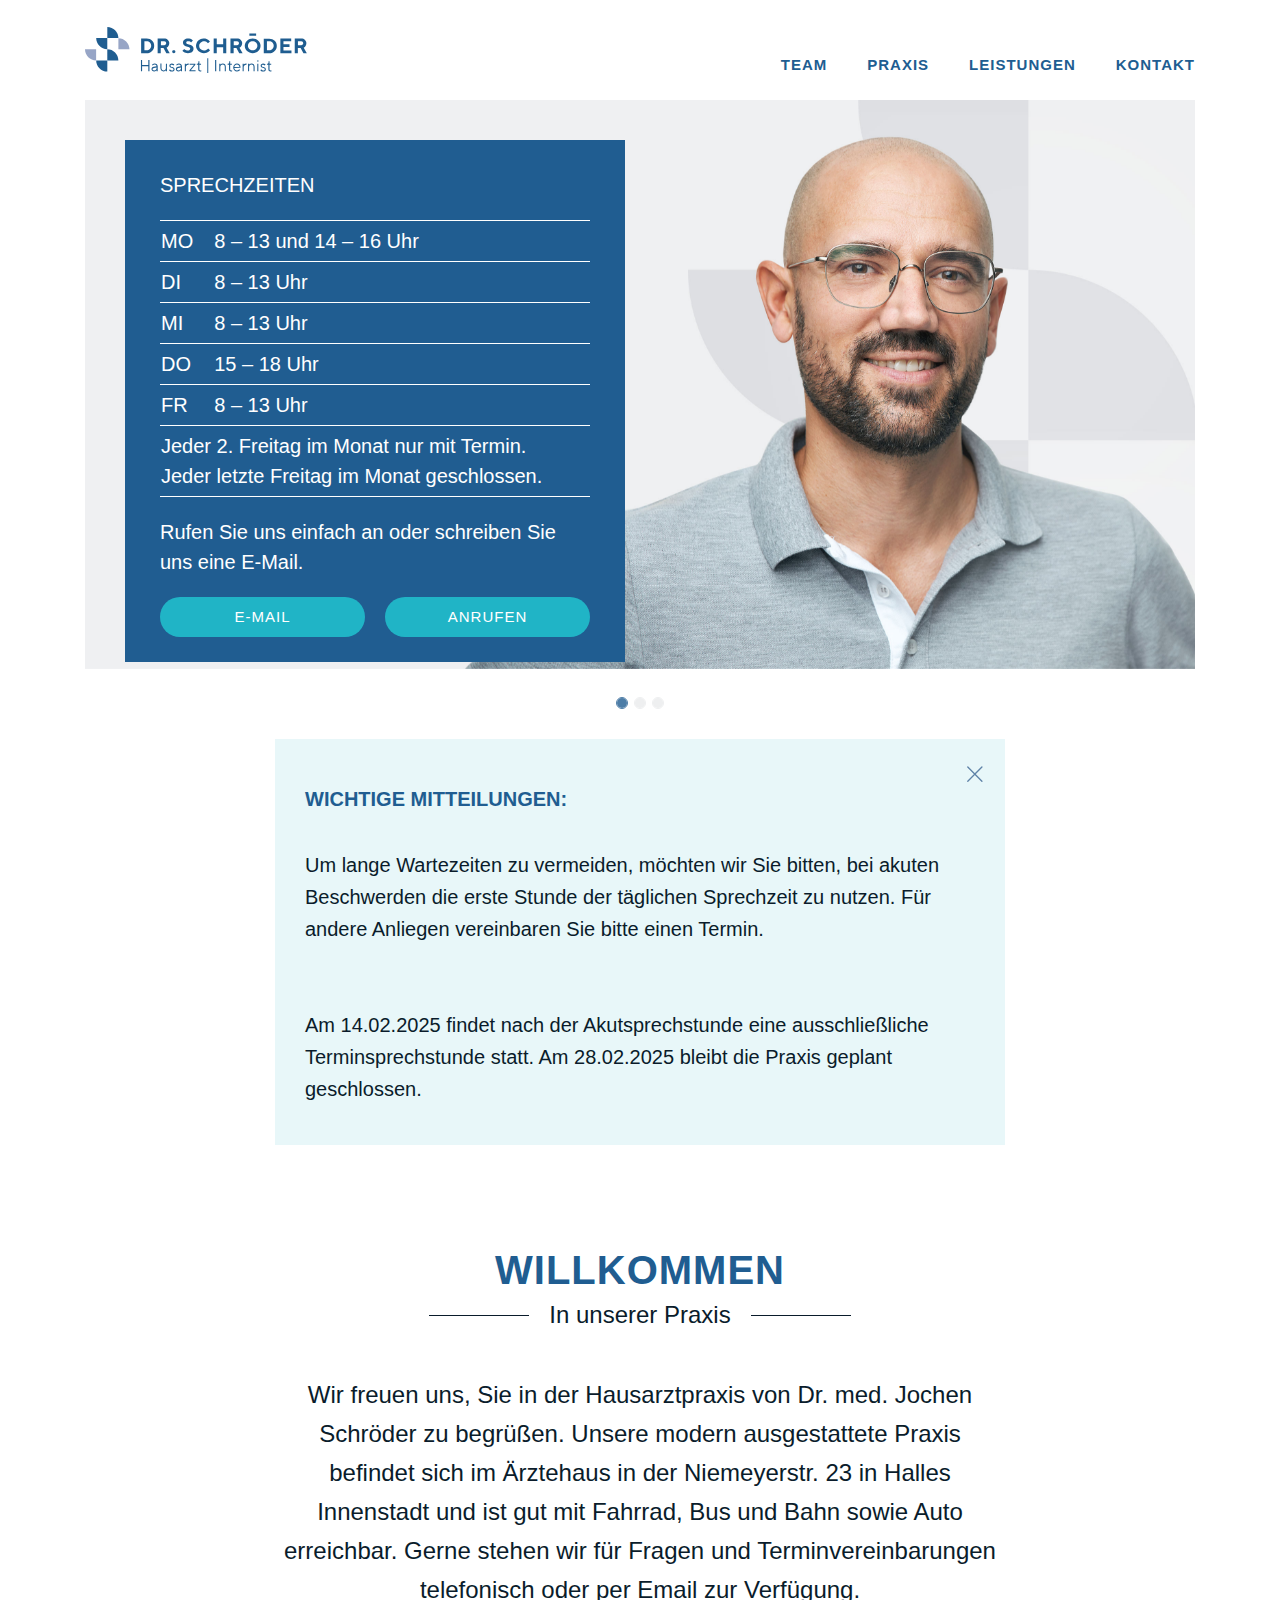
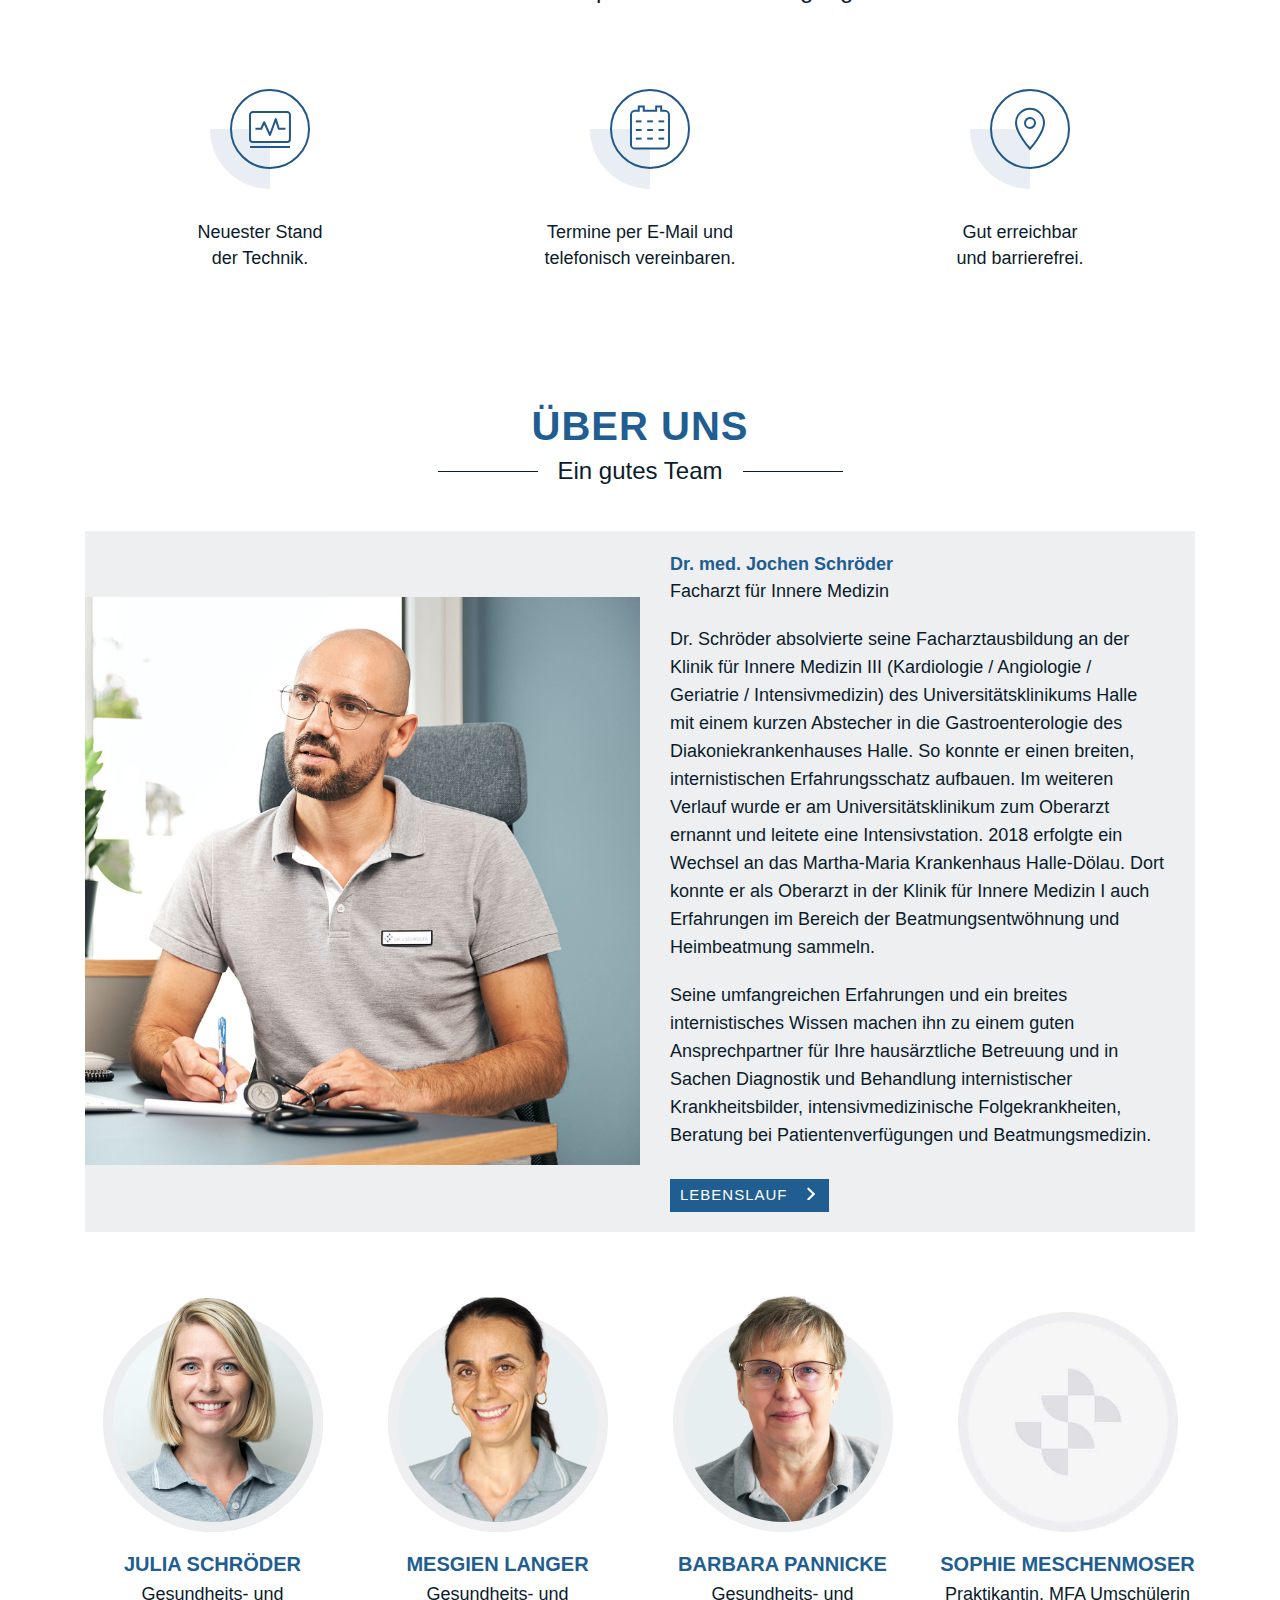
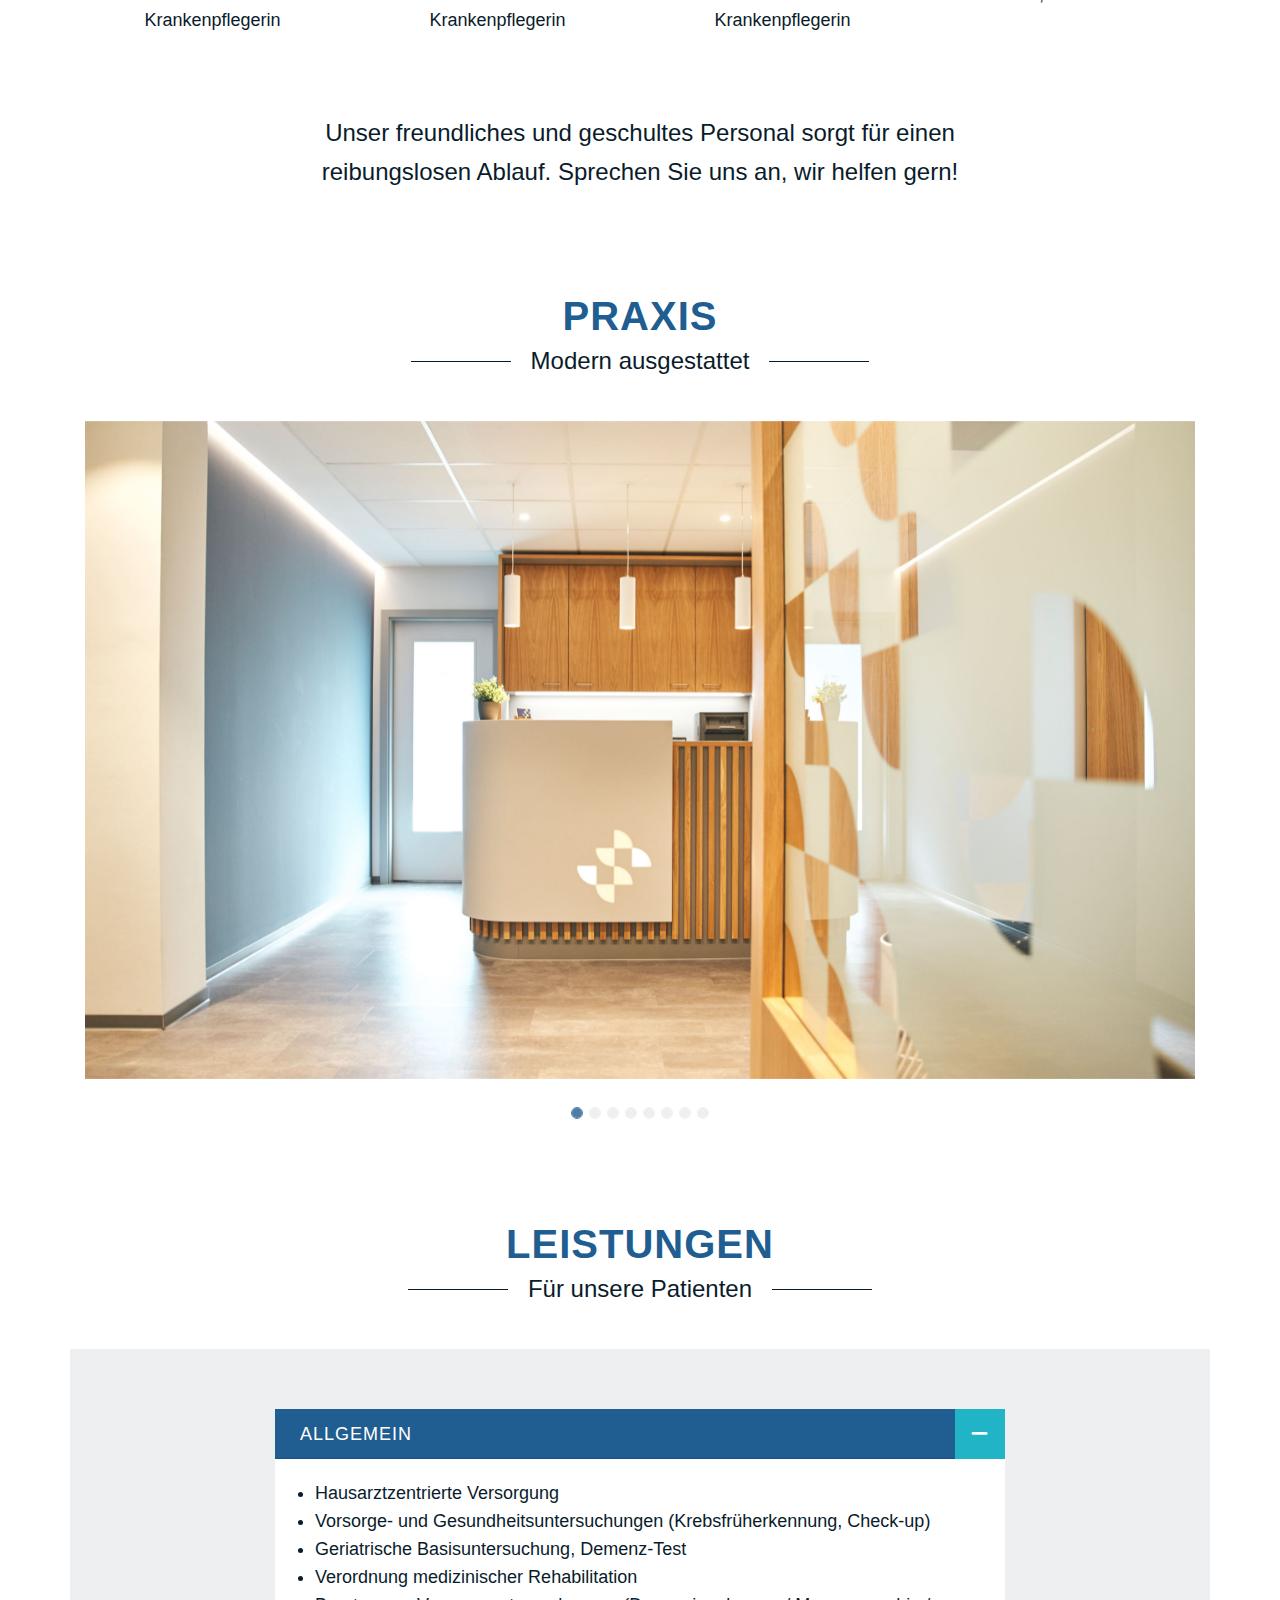
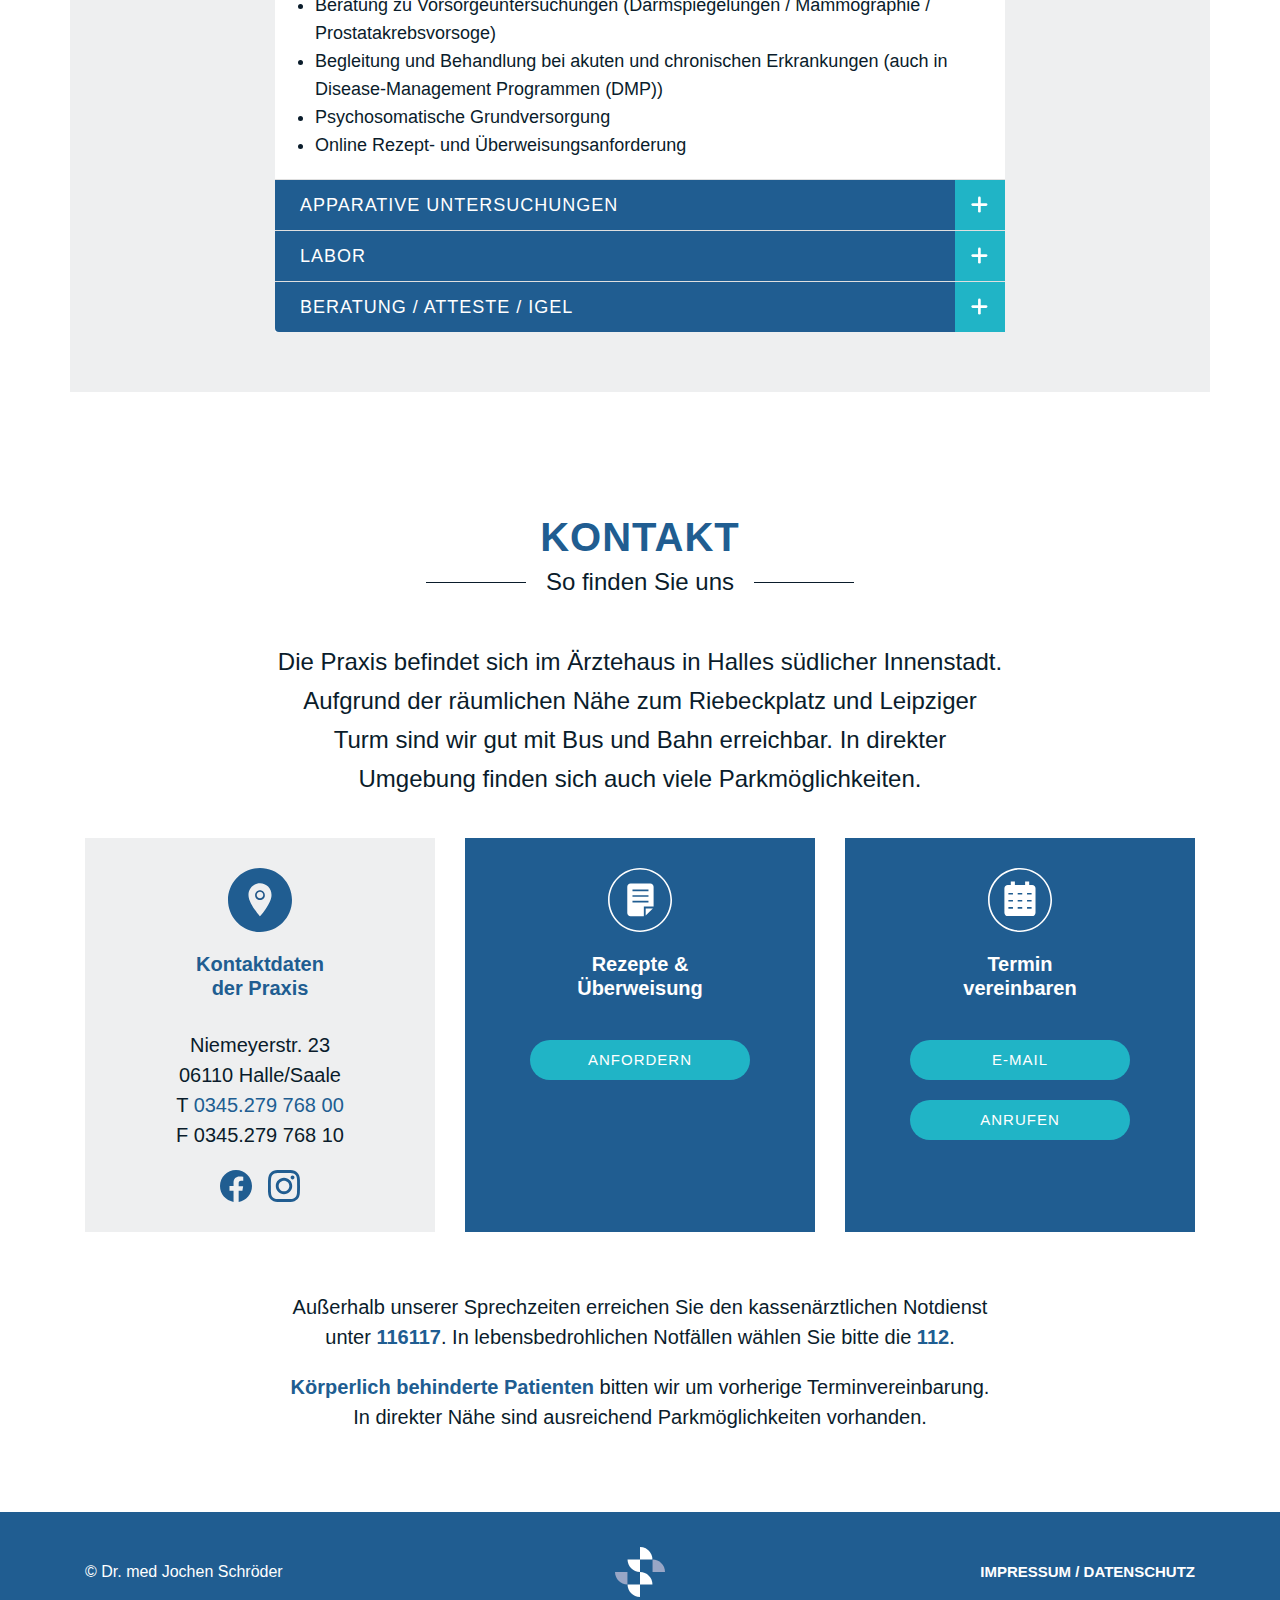
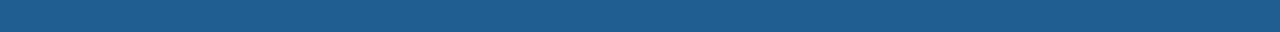
==== commit 4b790075: "Update index.html" ====
--- a/index.html
+++ b/index.html
@@ -160,10 +160,6 @@
                                 <br>
                                 <br>
                                 Am 14.02.2025 findet nach der Akutsprechstunde eine ausschließliche Terminsprechstunde statt. Am 28.02.2025 bleibt die Praxis geplant geschlossen.<br> 
-                                <br> 
-                                Vom 27.01. - 31.01.2025 befinden wir uns im Urlaub. Unsere Vertretung übernehmen <br>
-                                Fr. Dr. Clauss-Thurm, Lauchstädter Str. 14, Tel.: 0345 1200941 <br>
-                                Fr. Dr. von Poblozki, Gr. Ulrichstr. 23, Tel.: 0345 6826138 <br>
                             <button type="button" class="btn-close" data-bs-dismiss="alert" aria-label="Close"></button>
                         </div>
                     </div>
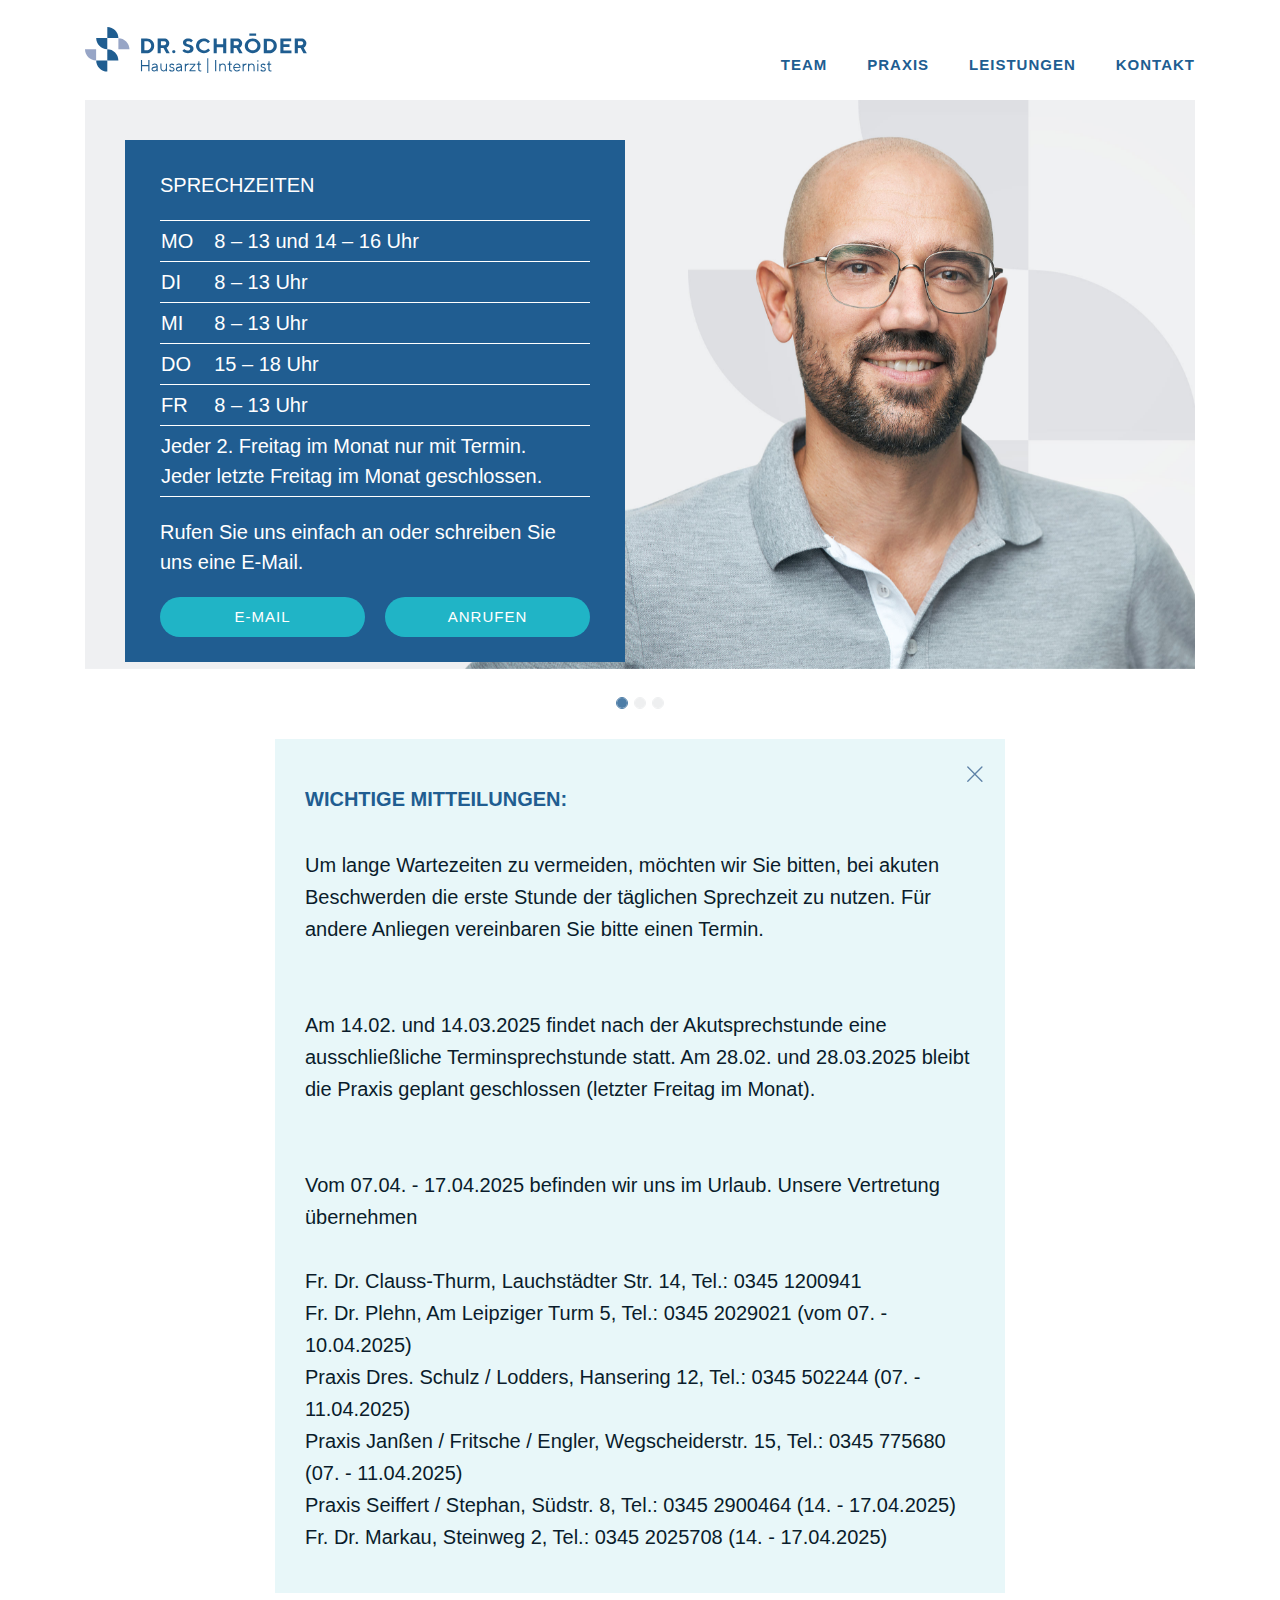
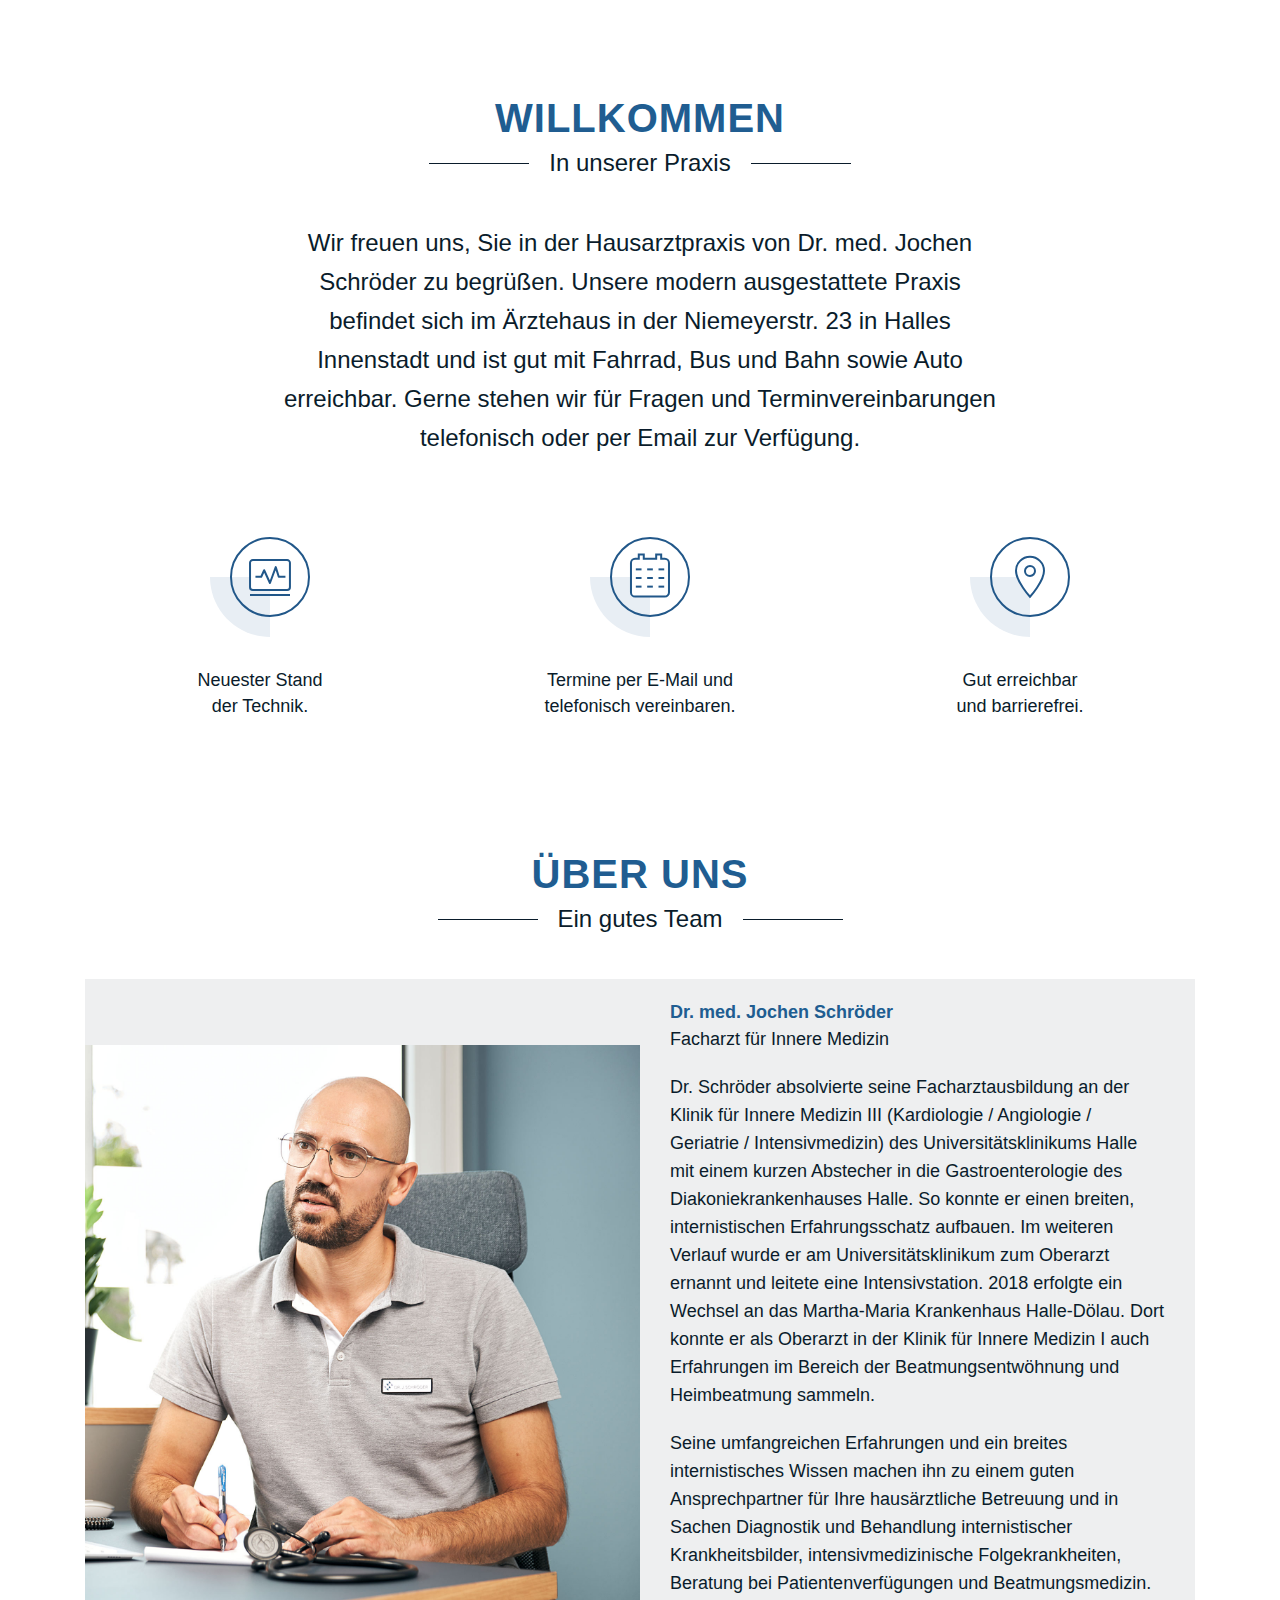
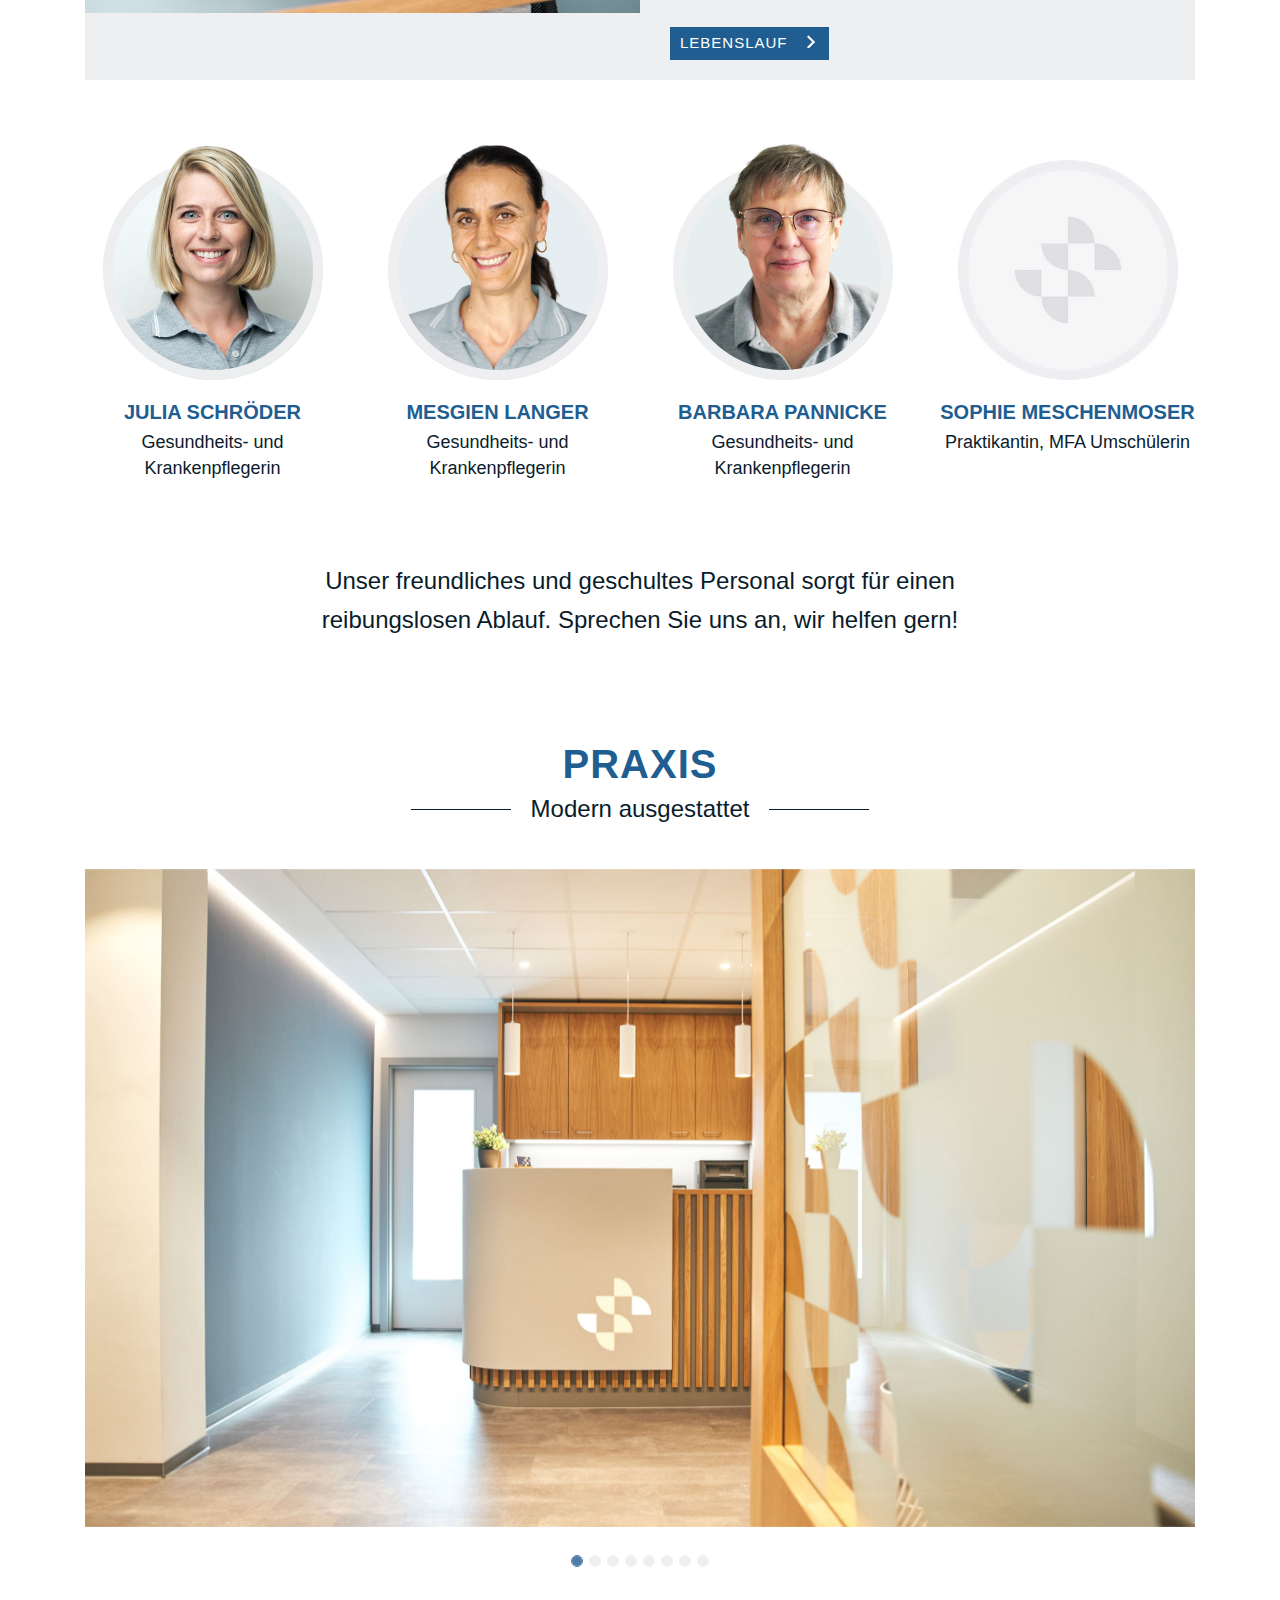
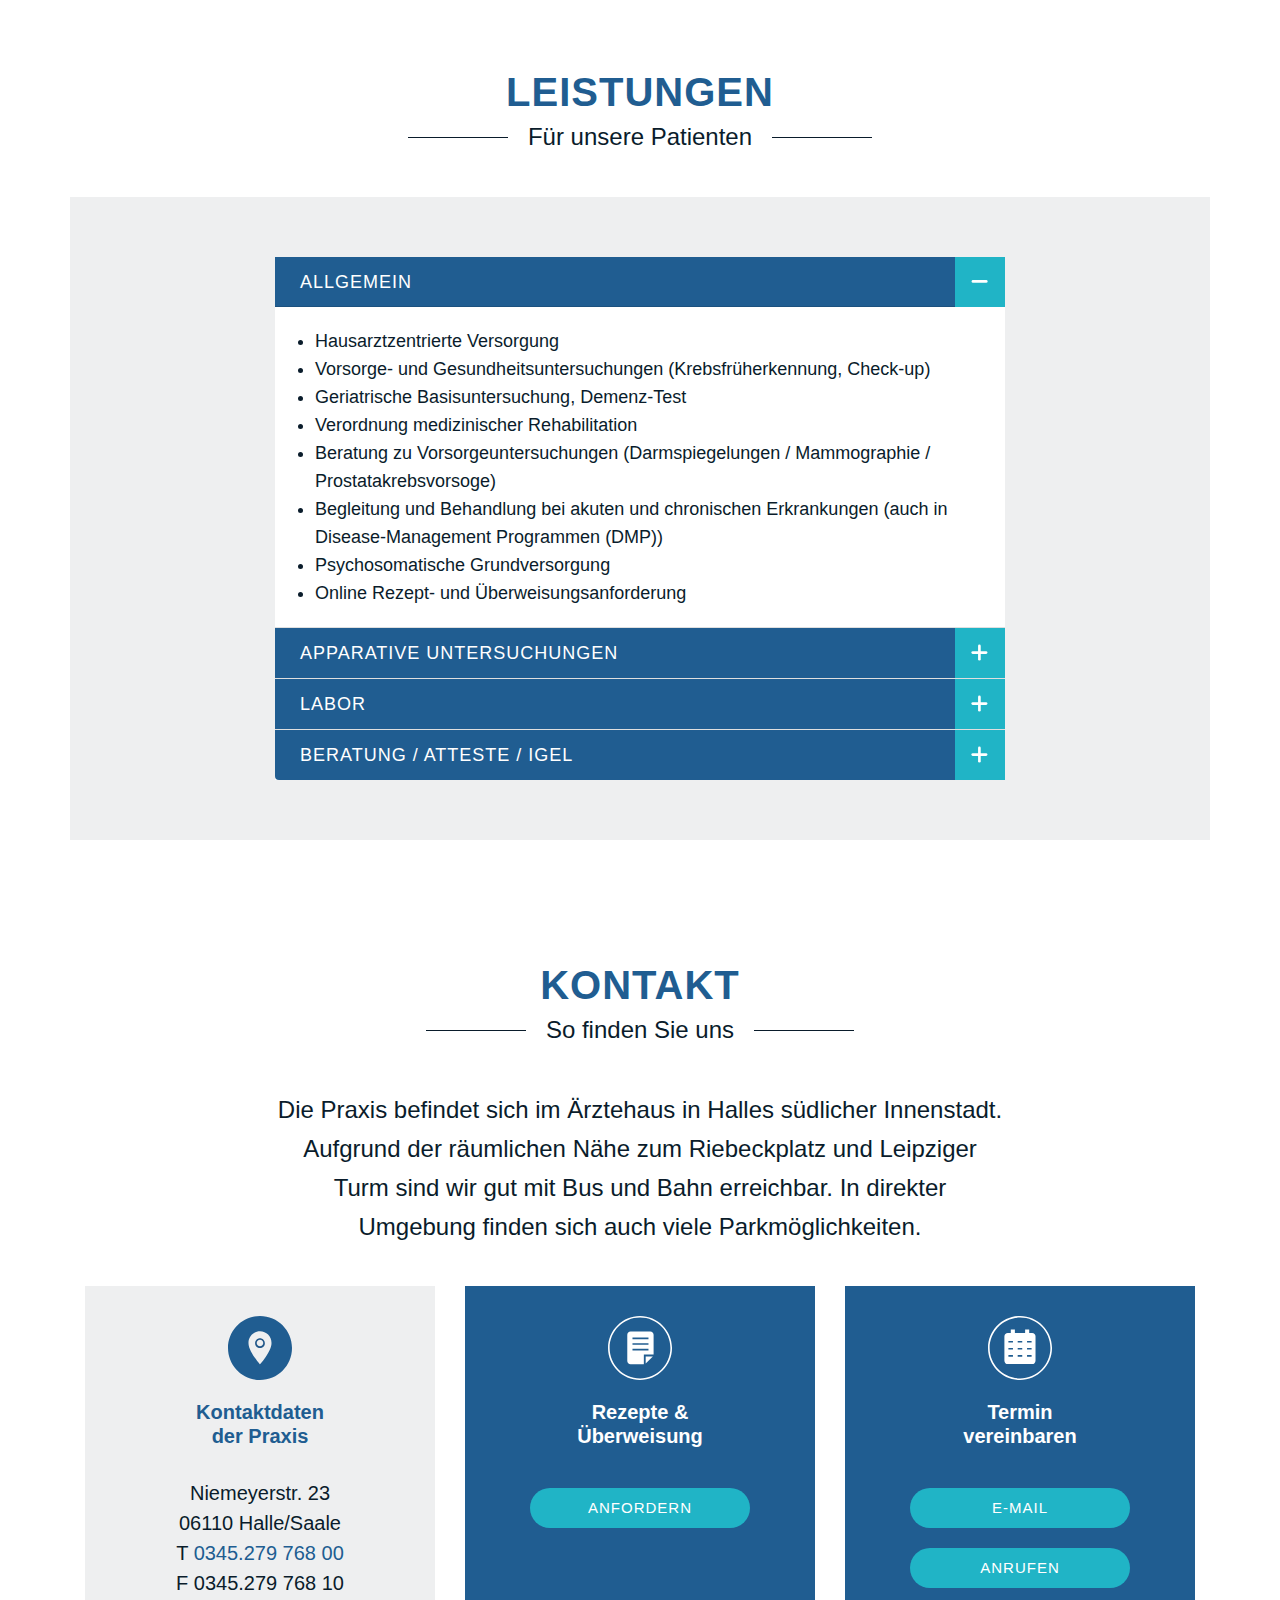
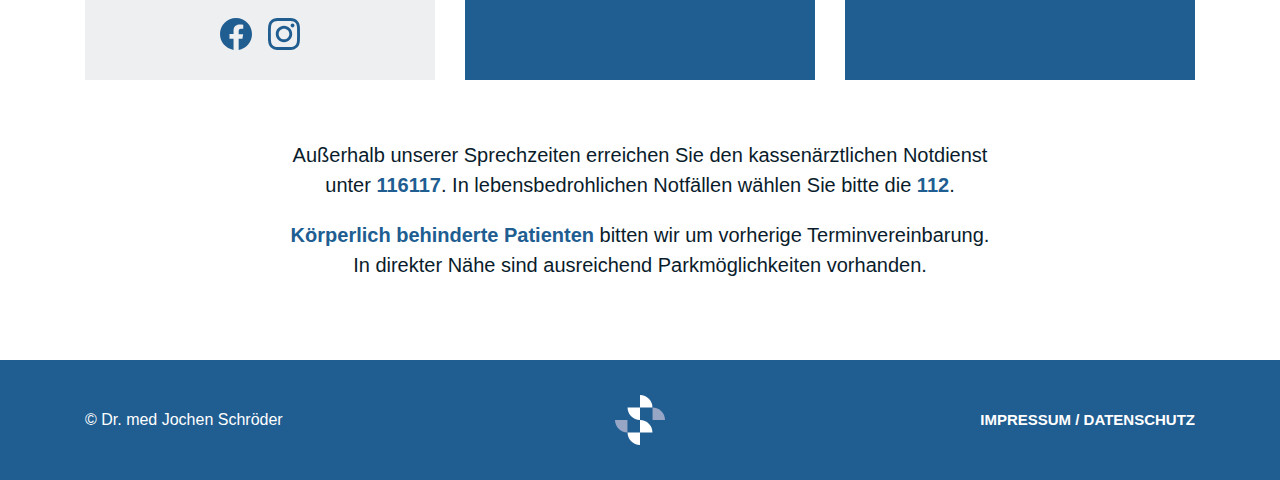
==== commit e3048d97: "Update index.html" ====
--- a/index.html
+++ b/index.html
@@ -159,7 +159,17 @@
                                 Um lange Wartezeiten zu vermeiden, möchten wir Sie bitten, bei akuten Beschwerden die erste Stunde der täglichen Sprechzeit zu nutzen. Für andere Anliegen vereinbaren Sie bitte einen Termin. <br>
                                 <br>
                                 <br>
-                                Am 14.02.2025 findet nach der Akutsprechstunde eine ausschließliche Terminsprechstunde statt. Am 28.02.2025 bleibt die Praxis geplant geschlossen.<br> 
+                                Am 14.02. und 14.03.2025 findet nach der Akutsprechstunde eine ausschließliche Terminsprechstunde statt. Am 28.02. und 28.03.2025 bleibt die Praxis geplant geschlossen (letzter Freitag im Monat).<br>
+                                <br>
+                                <br>
+                                Vom 07.04. - 17.04.2025 befinden wir uns im Urlaub. Unsere Vertretung übernehmen <br>
+                                <br>
+                                Fr. Dr. Clauss-Thurm, Lauchstädter Str. 14, Tel.: 0345 1200941 <br>
+                                Fr. Dr. Plehn, Am Leipziger Turm 5, Tel.: 0345 2029021 (vom 07. - 10.04.2025)<br>
+                                Praxis Dres. Schulz / Lodders, Hansering 12, Tel.: 0345 502244 (07. - 11.04.2025)<br>
+                                Praxis Janßen / Fritsche / Engler, Wegscheiderstr. 15, Tel.: 0345 775680 (07. - 11.04.2025)<br>
+                                Praxis Seiffert / Stephan, Südstr. 8, Tel.: 0345 2900464 (14. - 17.04.2025)<br>
+                                Fr. Dr. Markau, Steinweg 2, Tel.: 0345 2025708 (14. - 17.04.2025)<br>
                             <button type="button" class="btn-close" data-bs-dismiss="alert" aria-label="Close"></button>
                         </div>
                     </div>
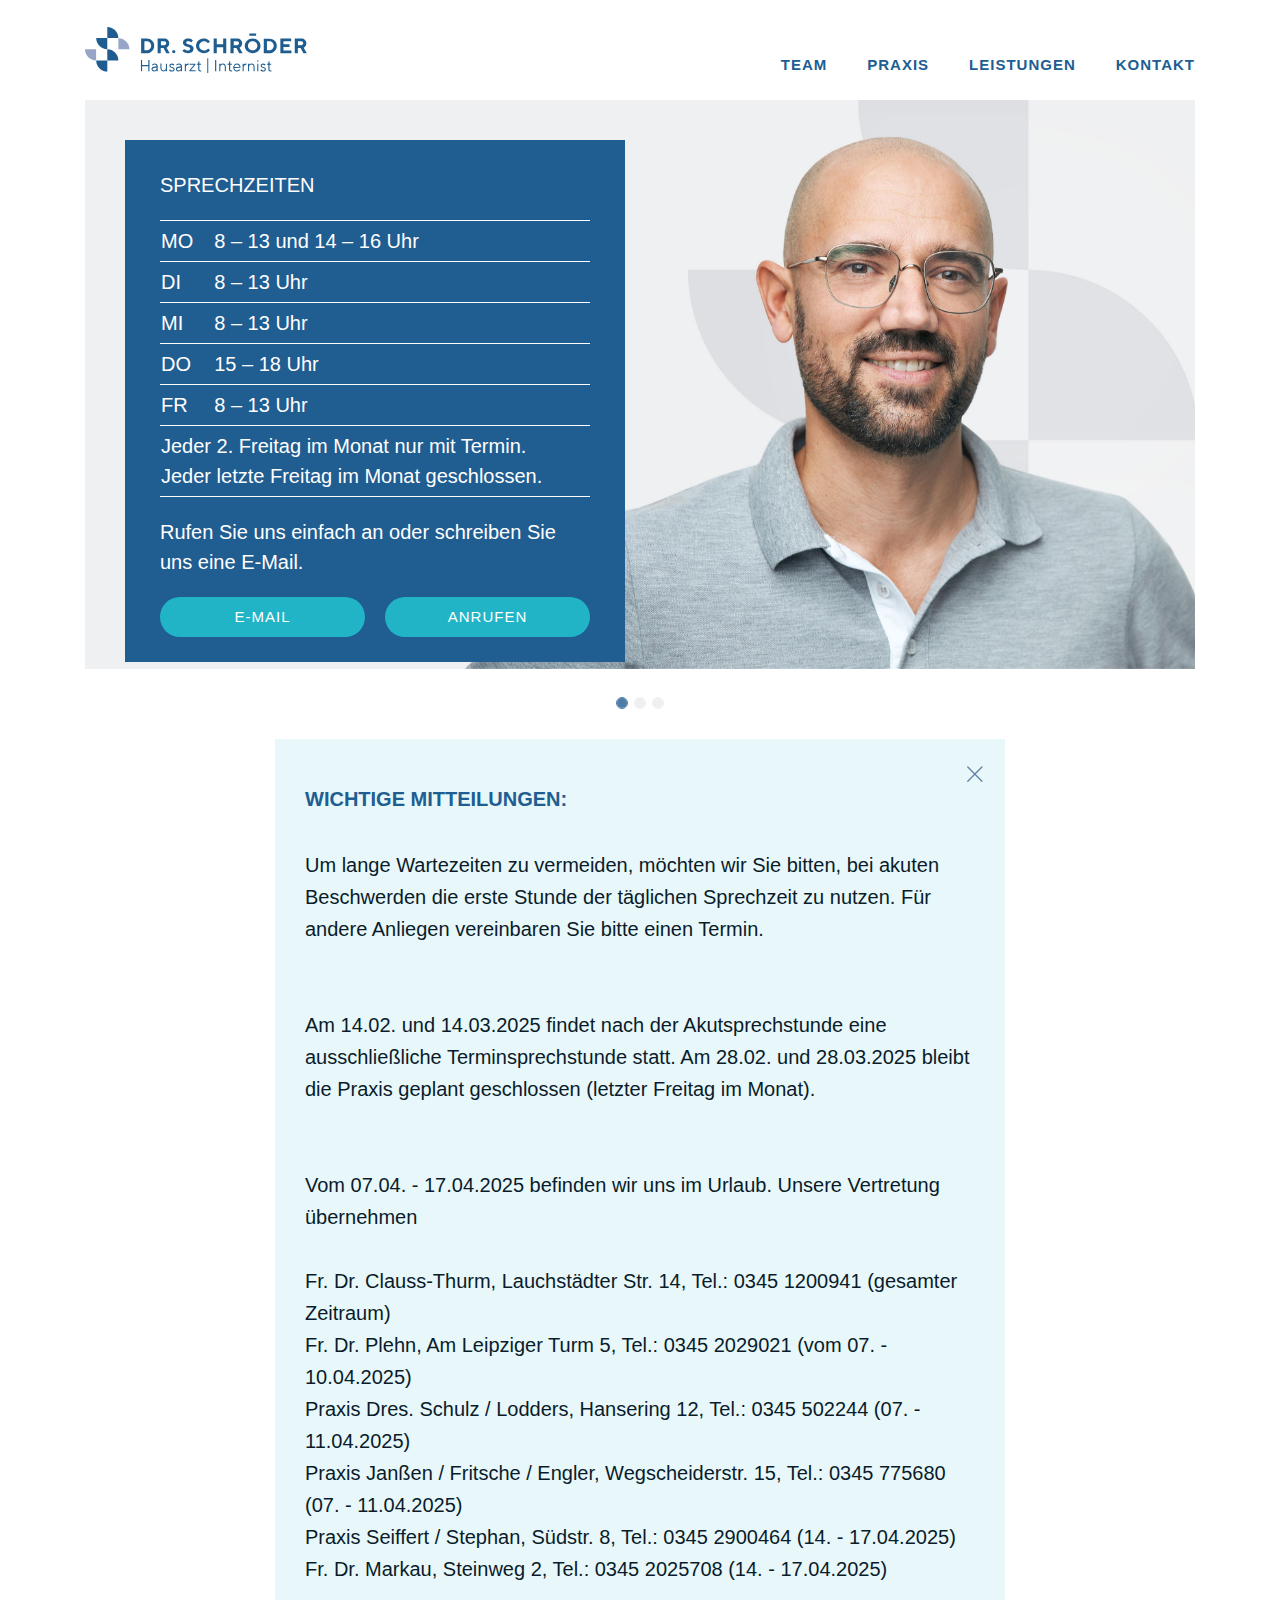
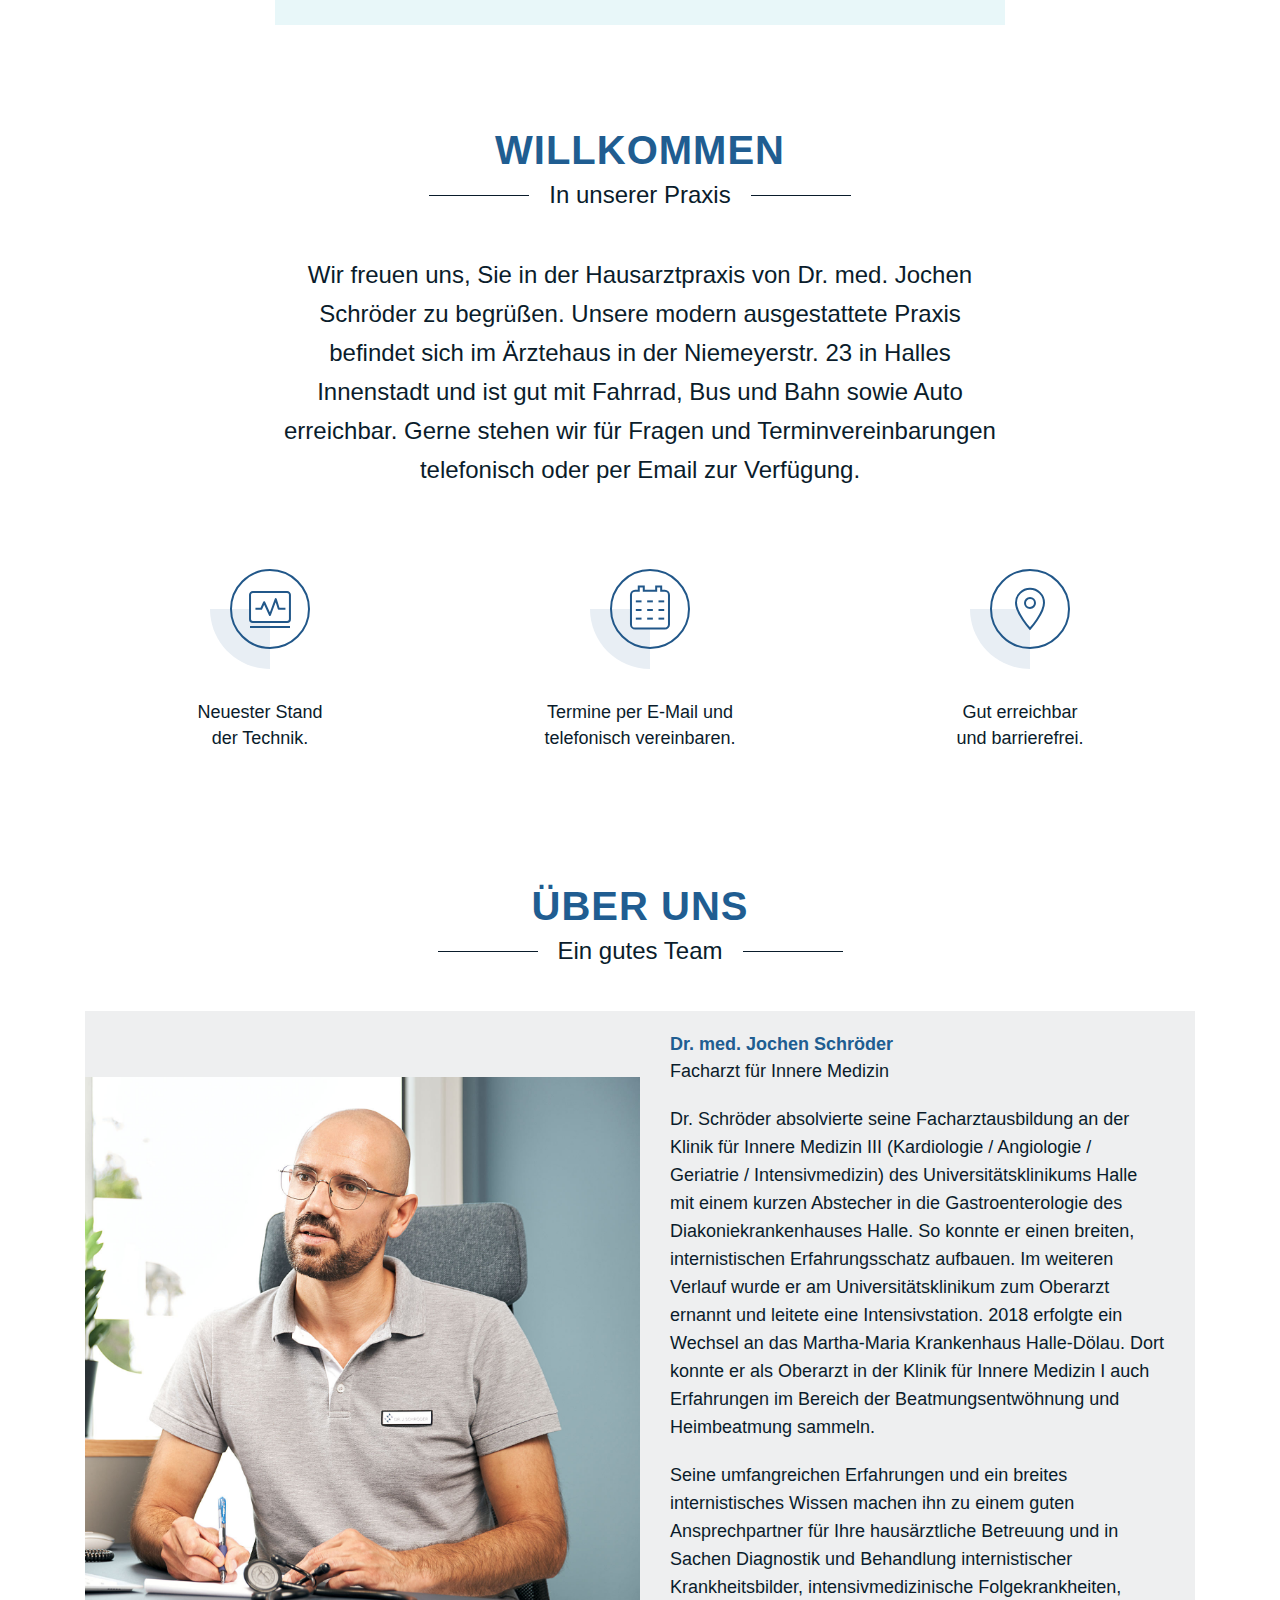
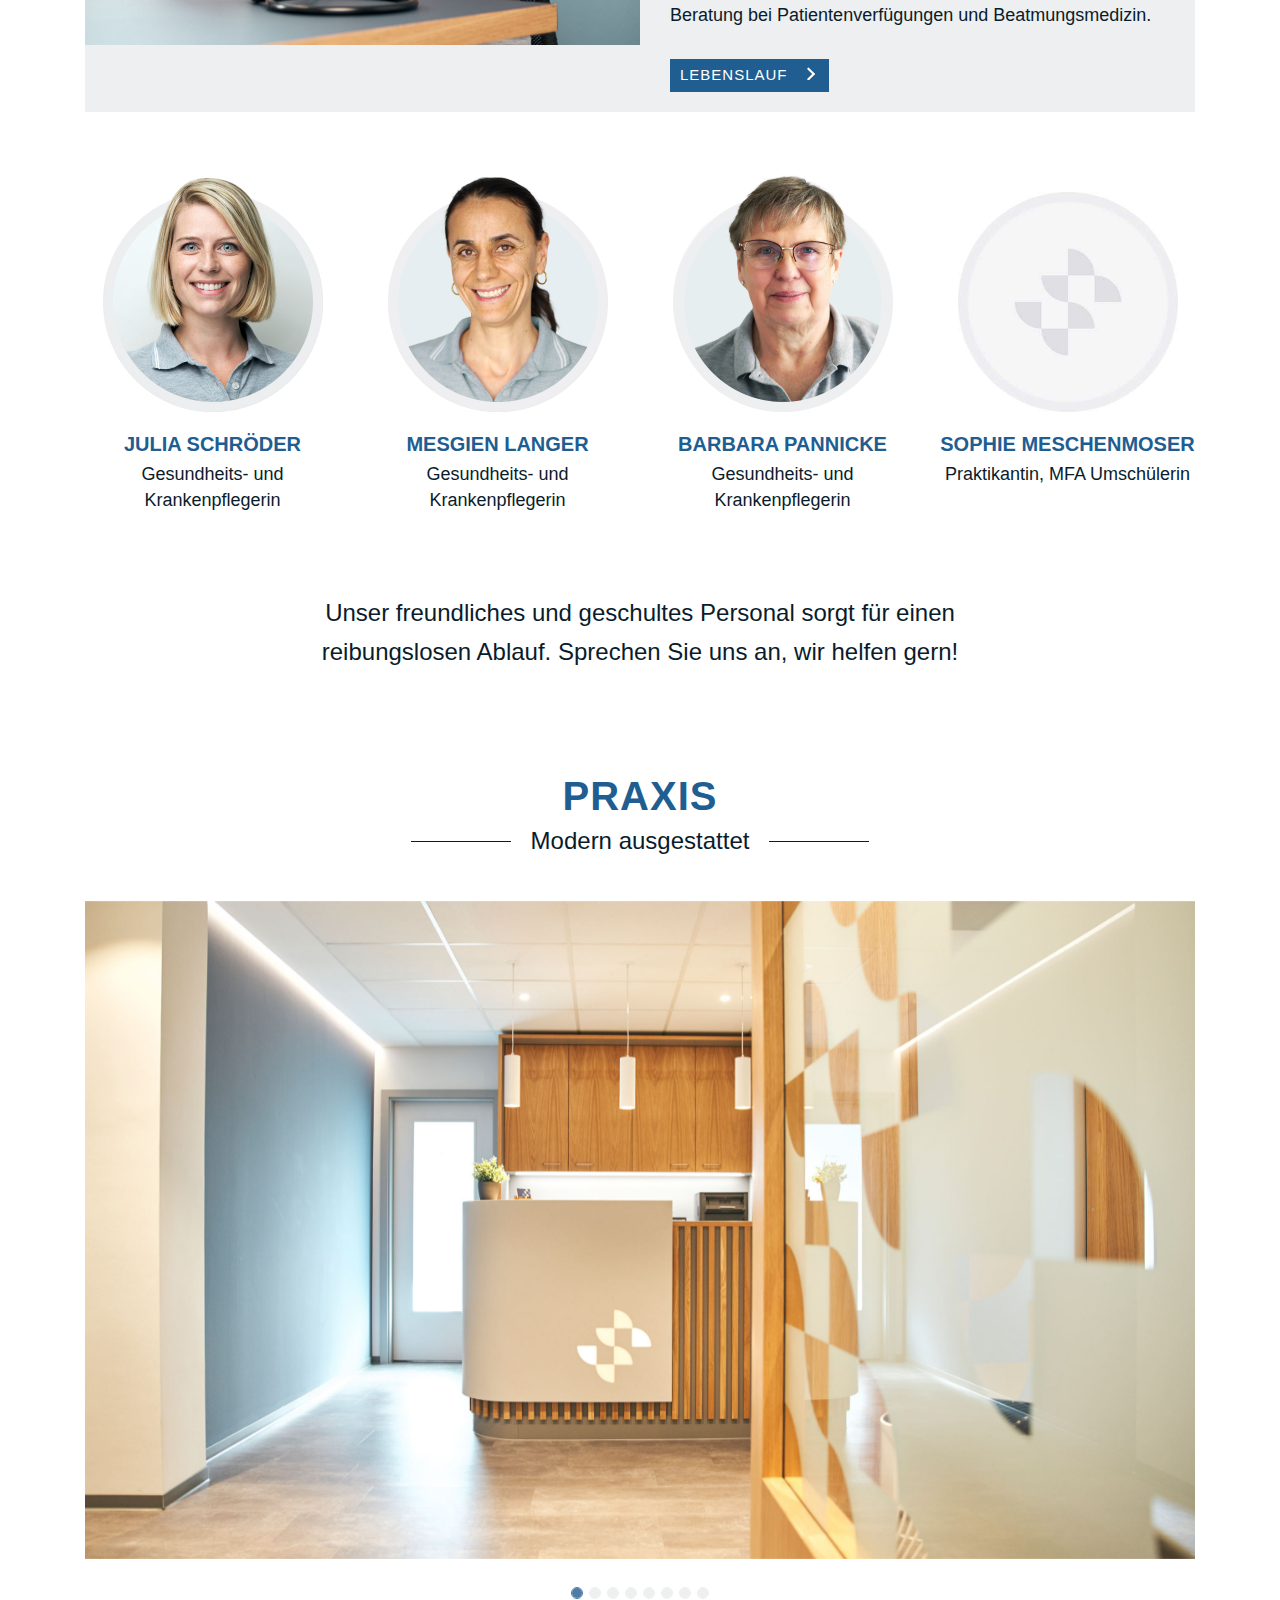
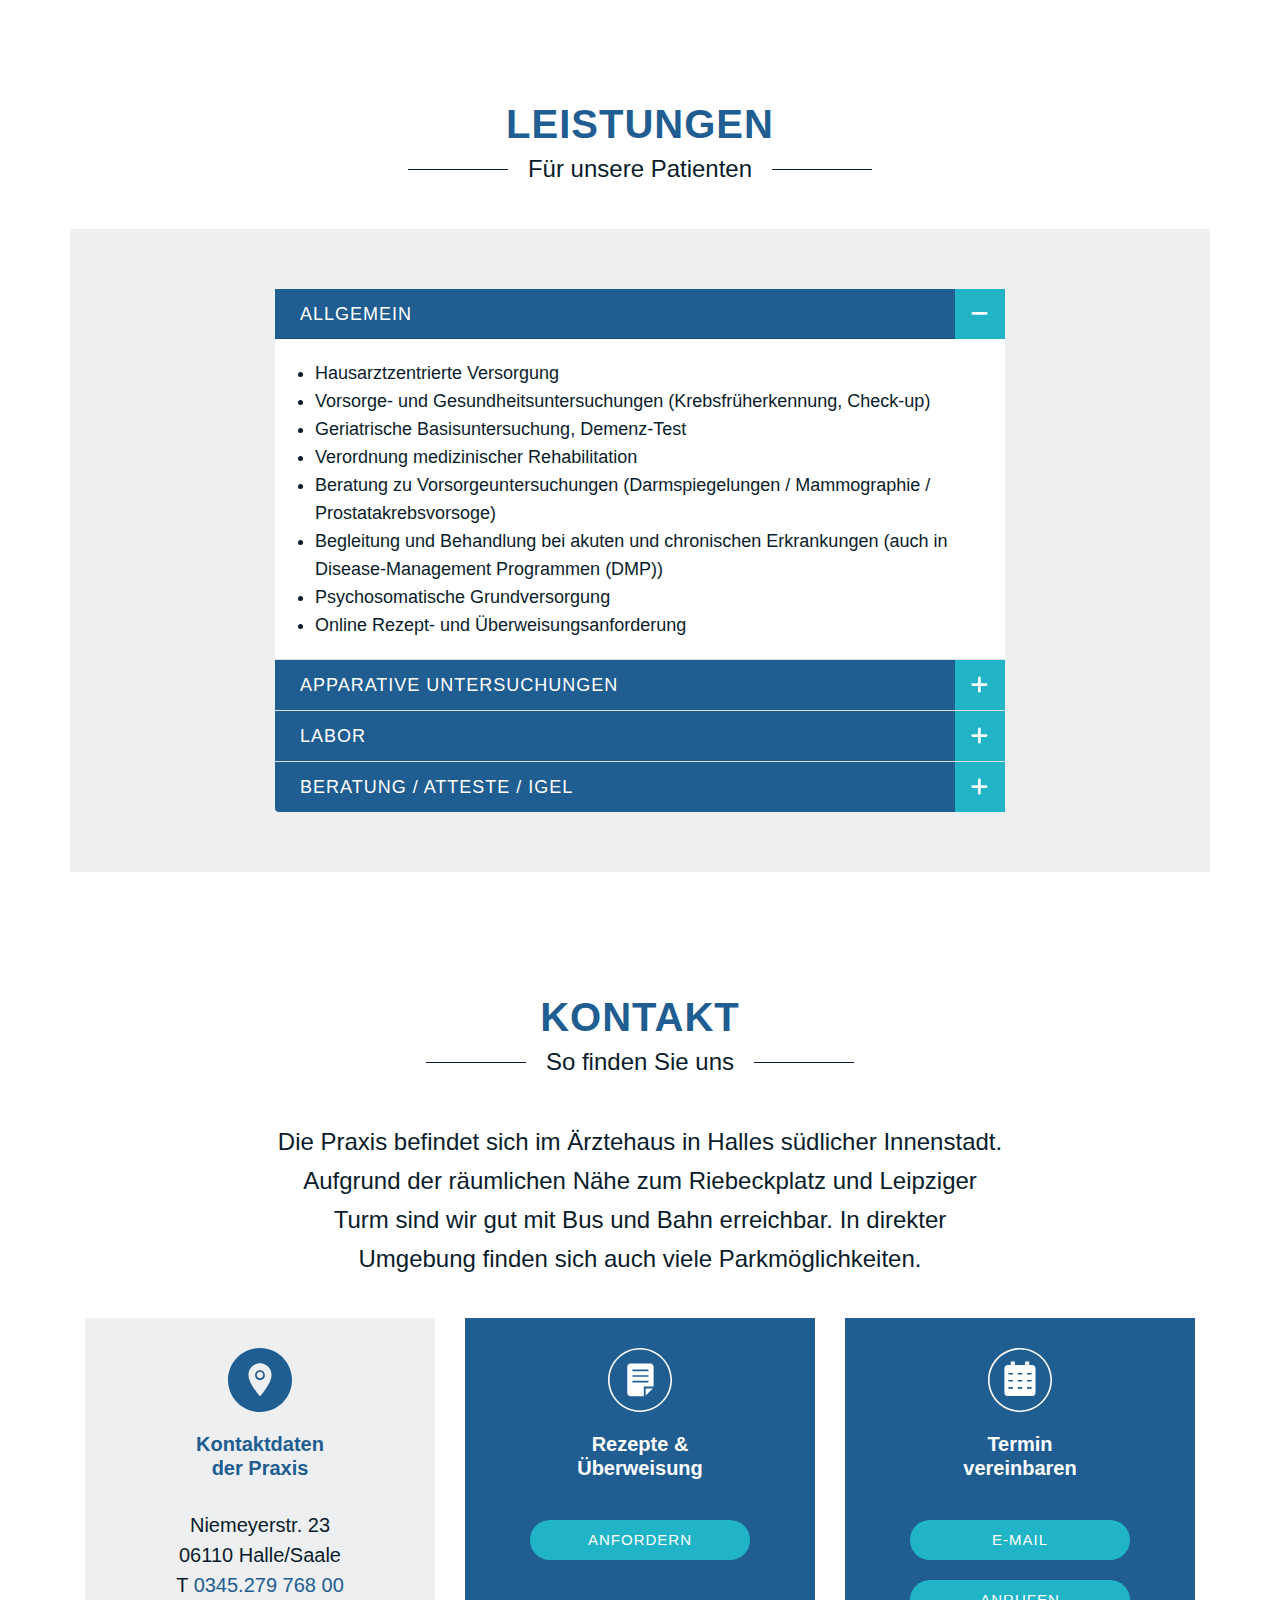
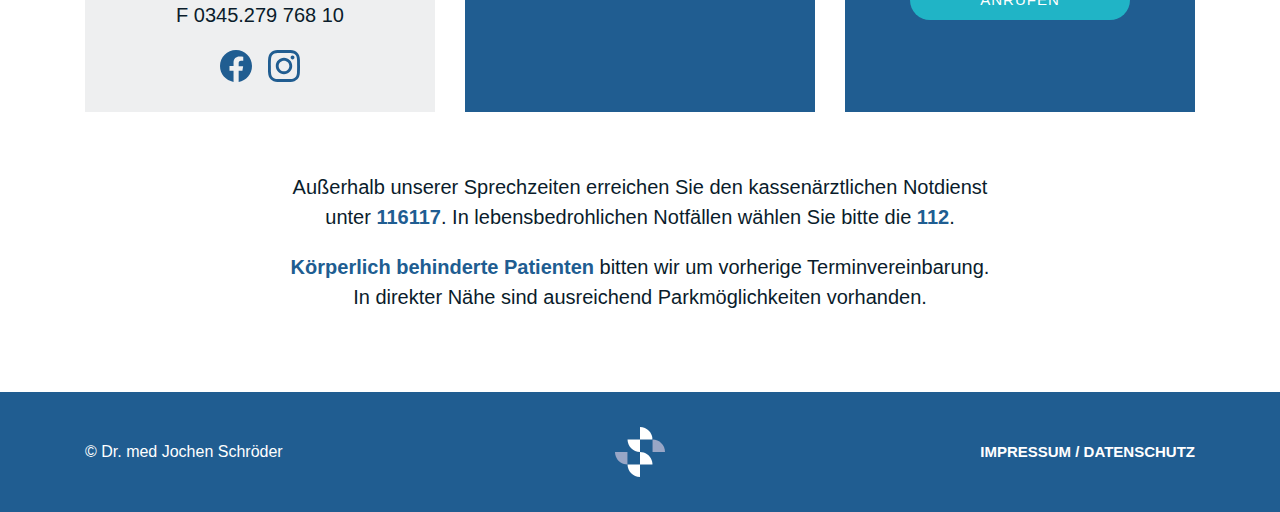
==== commit 508281ae: "Update index.html" ====
--- a/index.html
+++ b/index.html
@@ -164,7 +164,7 @@
                                 <br>
                                 Vom 07.04. - 17.04.2025 befinden wir uns im Urlaub. Unsere Vertretung übernehmen <br>
                                 <br>
-                                Fr. Dr. Clauss-Thurm, Lauchstädter Str. 14, Tel.: 0345 1200941 <br>
+                                Fr. Dr. Clauss-Thurm, Lauchstädter Str. 14, Tel.: 0345 1200941 (gesamter Zeitraum) <br>
                                 Fr. Dr. Plehn, Am Leipziger Turm 5, Tel.: 0345 2029021 (vom 07. - 10.04.2025)<br>
                                 Praxis Dres. Schulz / Lodders, Hansering 12, Tel.: 0345 502244 (07. - 11.04.2025)<br>
                                 Praxis Janßen / Fritsche / Engler, Wegscheiderstr. 15, Tel.: 0345 775680 (07. - 11.04.2025)<br>
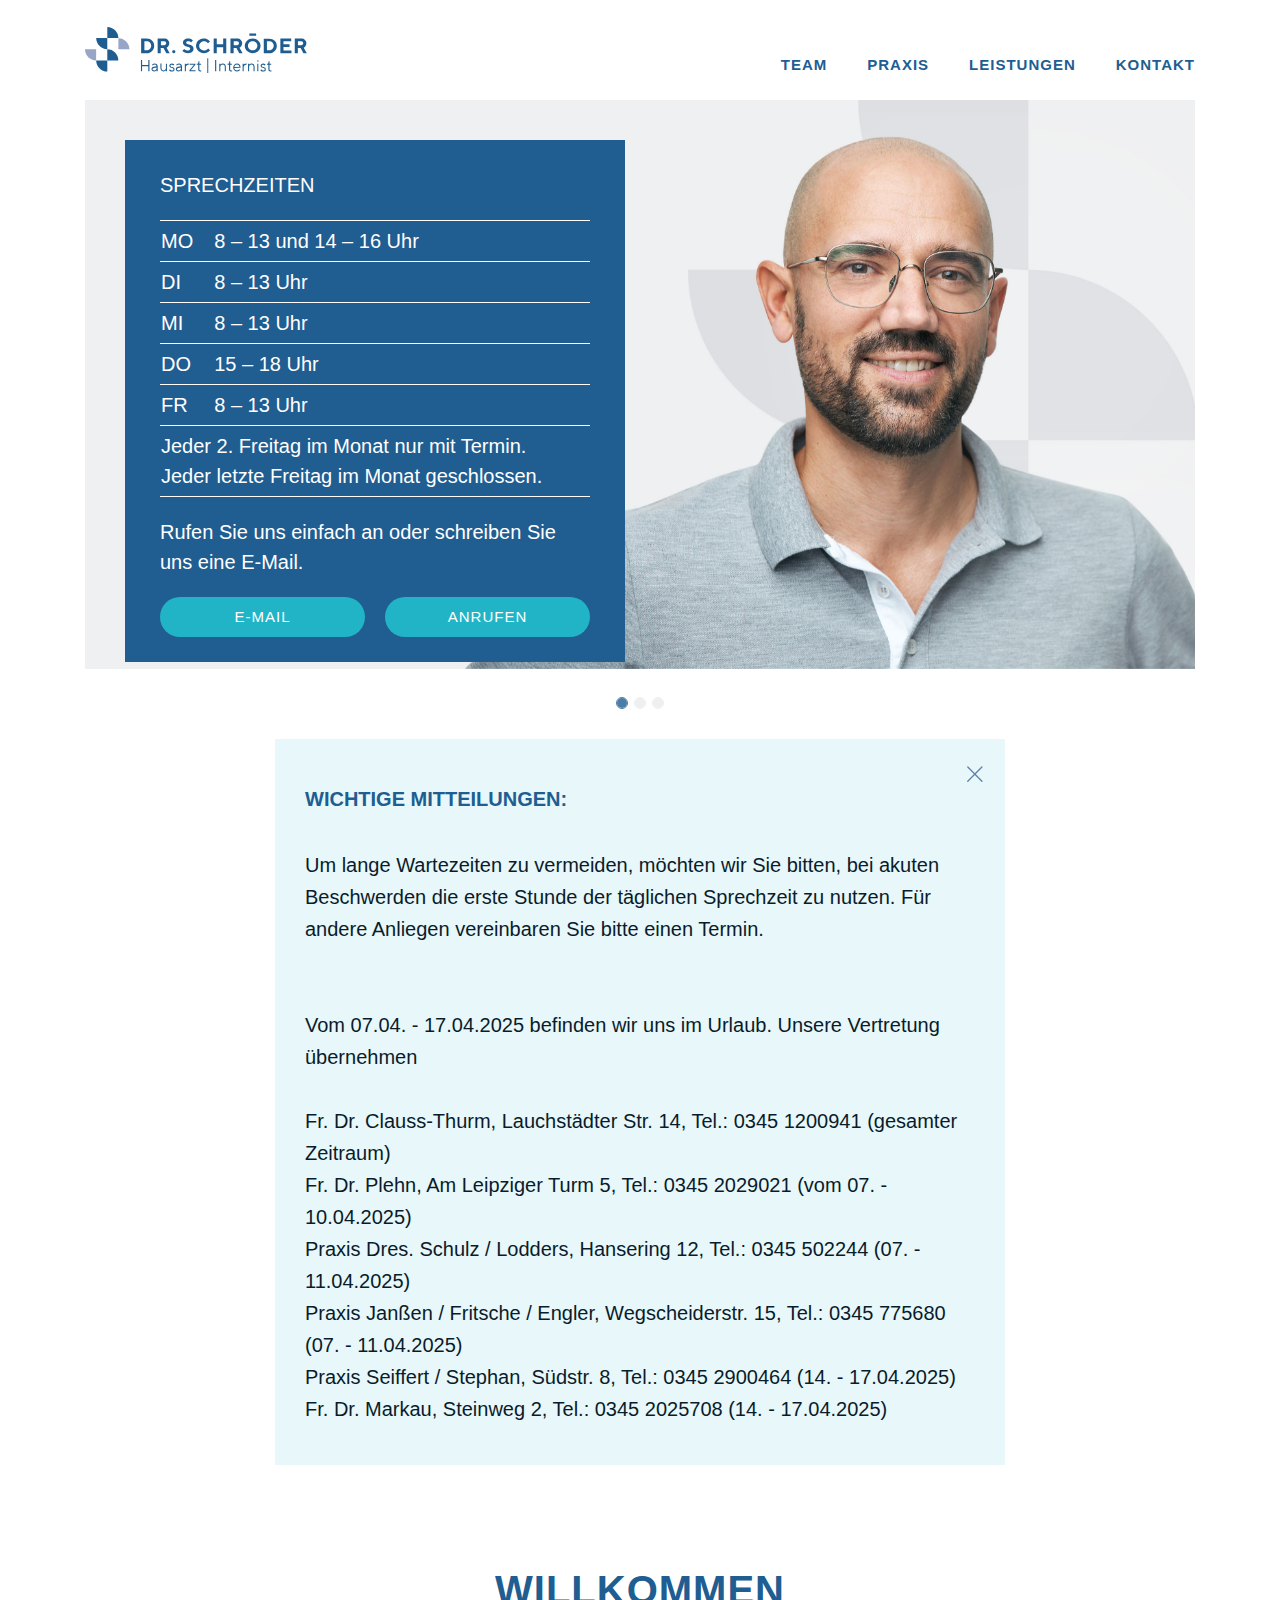
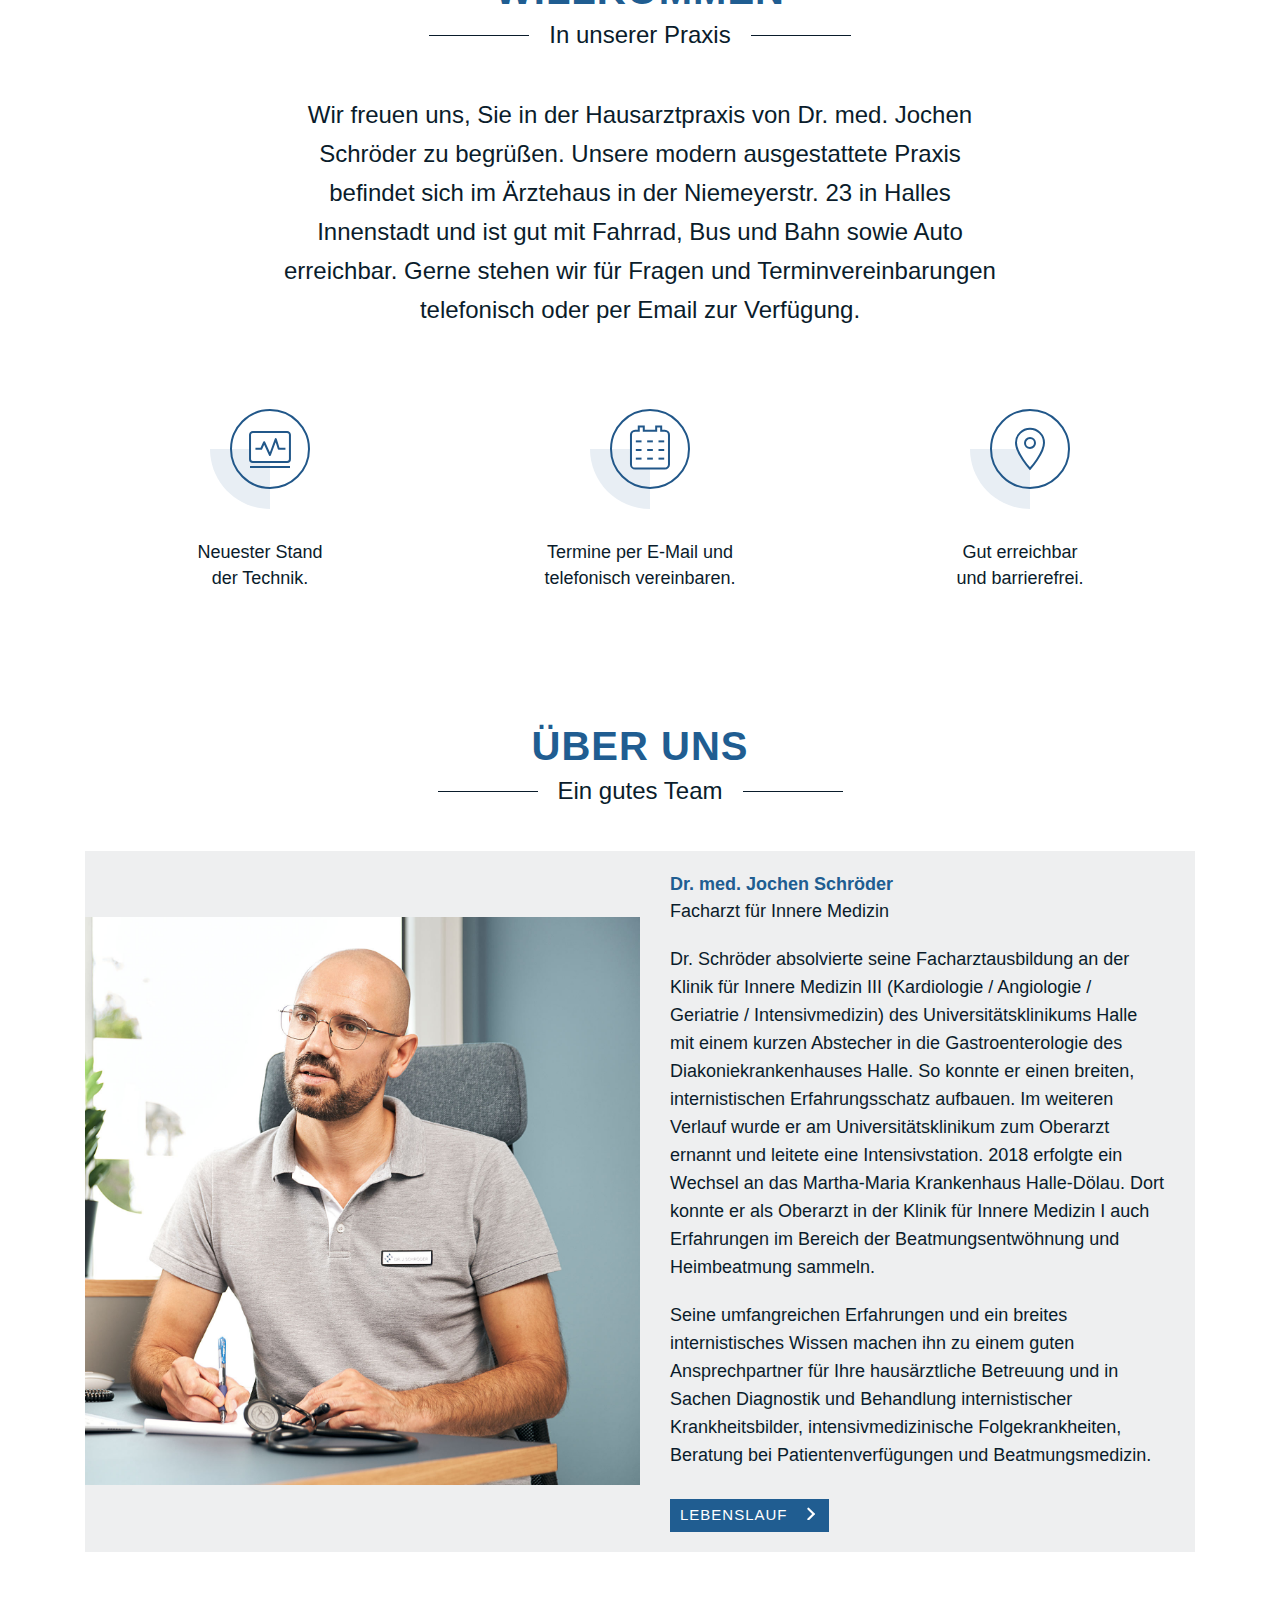
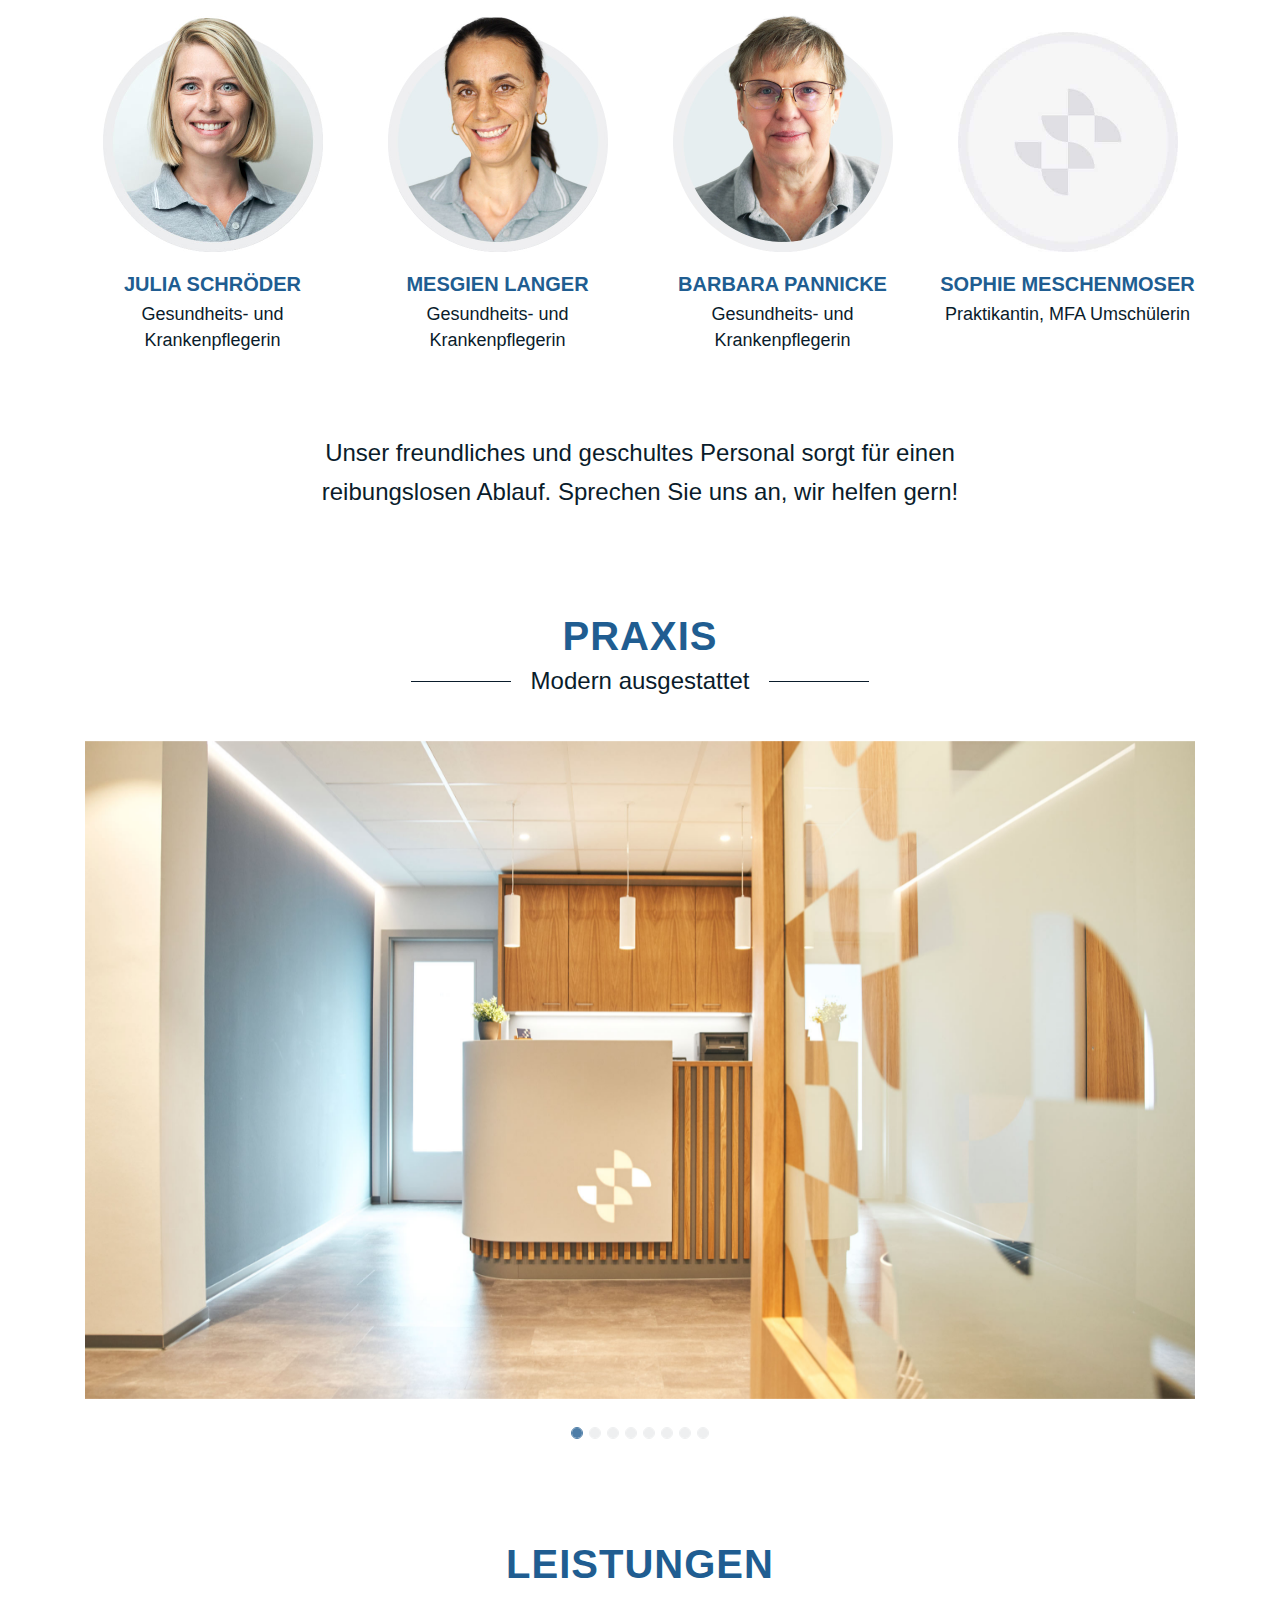
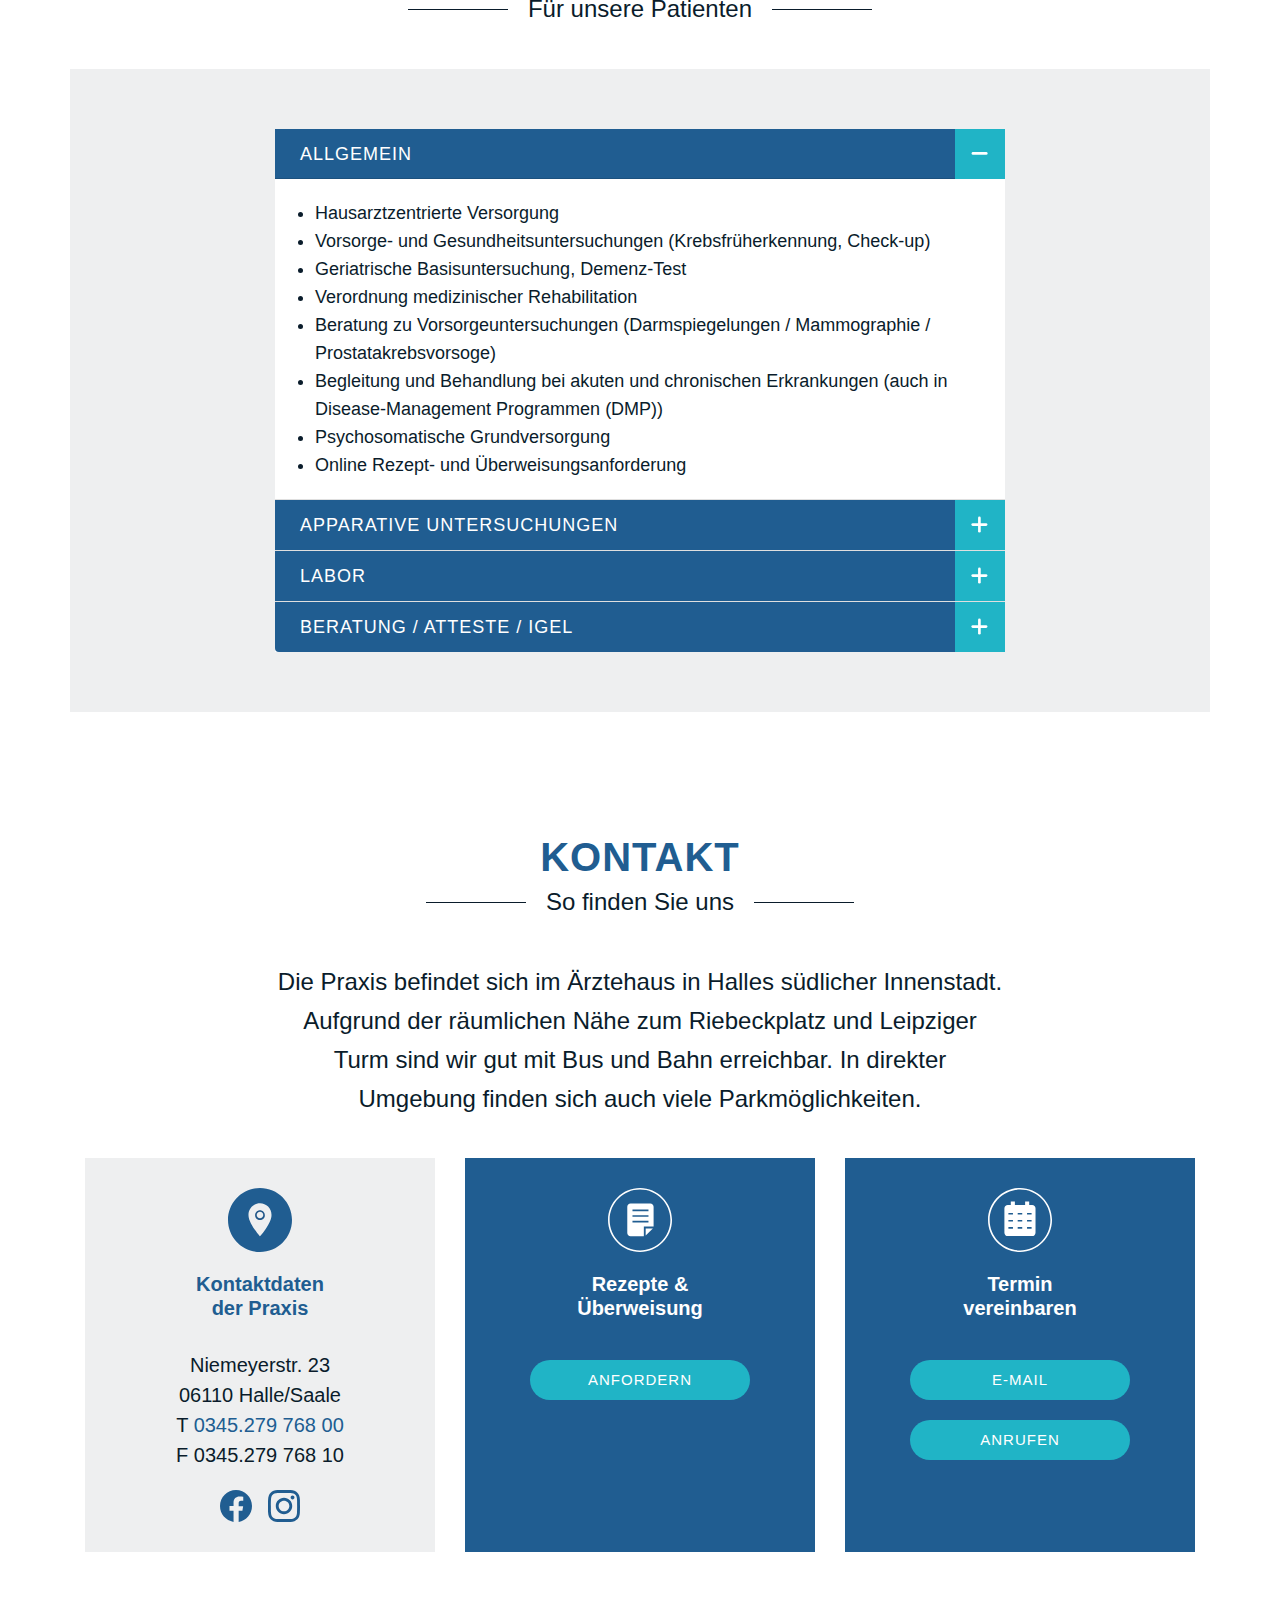
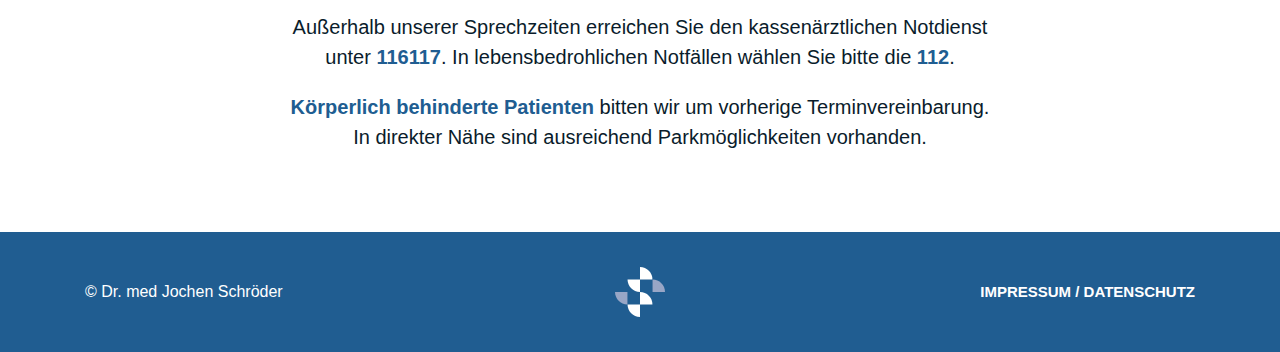
==== commit 9a28e23b: "Update index.html" ====
--- a/index.html
+++ b/index.html
@@ -159,9 +159,6 @@
                                 Um lange Wartezeiten zu vermeiden, möchten wir Sie bitten, bei akuten Beschwerden die erste Stunde der täglichen Sprechzeit zu nutzen. Für andere Anliegen vereinbaren Sie bitte einen Termin. <br>
                                 <br>
                                 <br>
-                                Am 14.02. und 14.03.2025 findet nach der Akutsprechstunde eine ausschließliche Terminsprechstunde statt. Am 28.02. und 28.03.2025 bleibt die Praxis geplant geschlossen (letzter Freitag im Monat).<br>
-                                <br>
-                                <br>
                                 Vom 07.04. - 17.04.2025 befinden wir uns im Urlaub. Unsere Vertretung übernehmen <br>
                                 <br>
                                 Fr. Dr. Clauss-Thurm, Lauchstädter Str. 14, Tel.: 0345 1200941 (gesamter Zeitraum) <br>
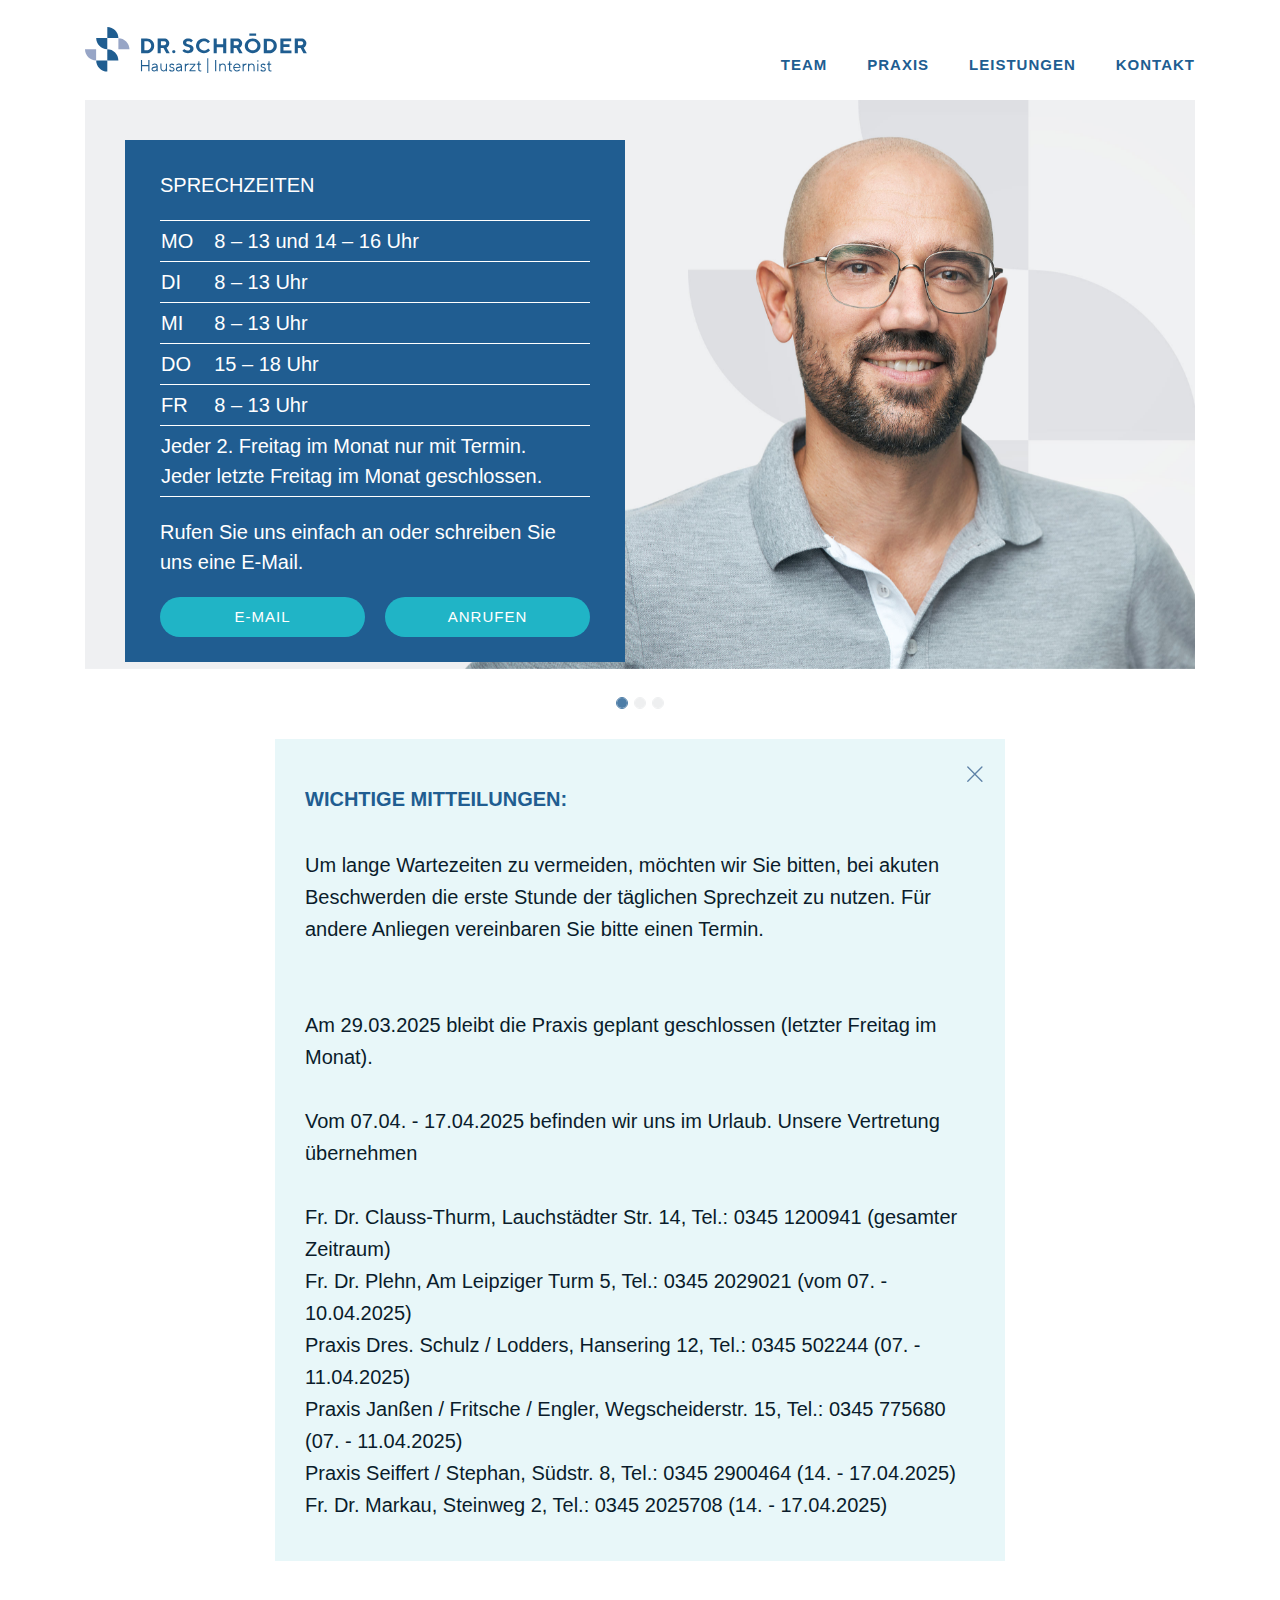
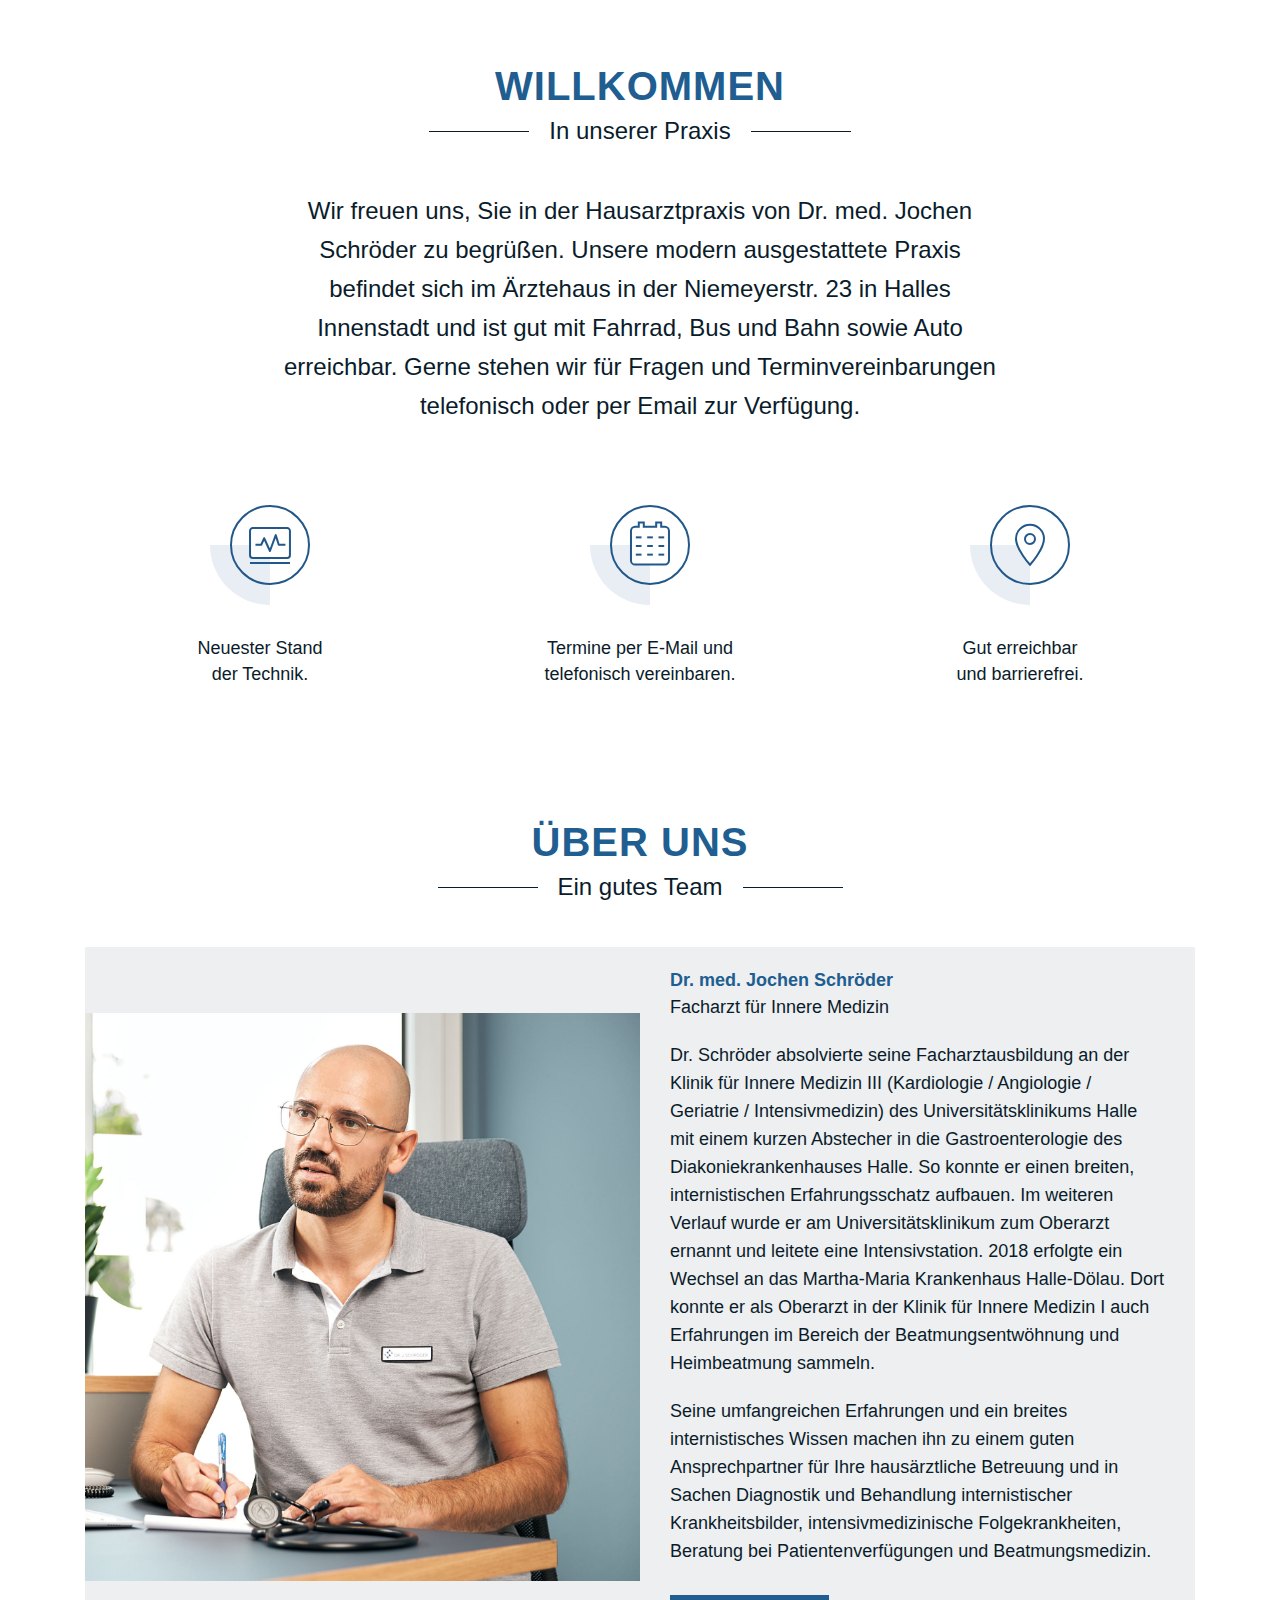
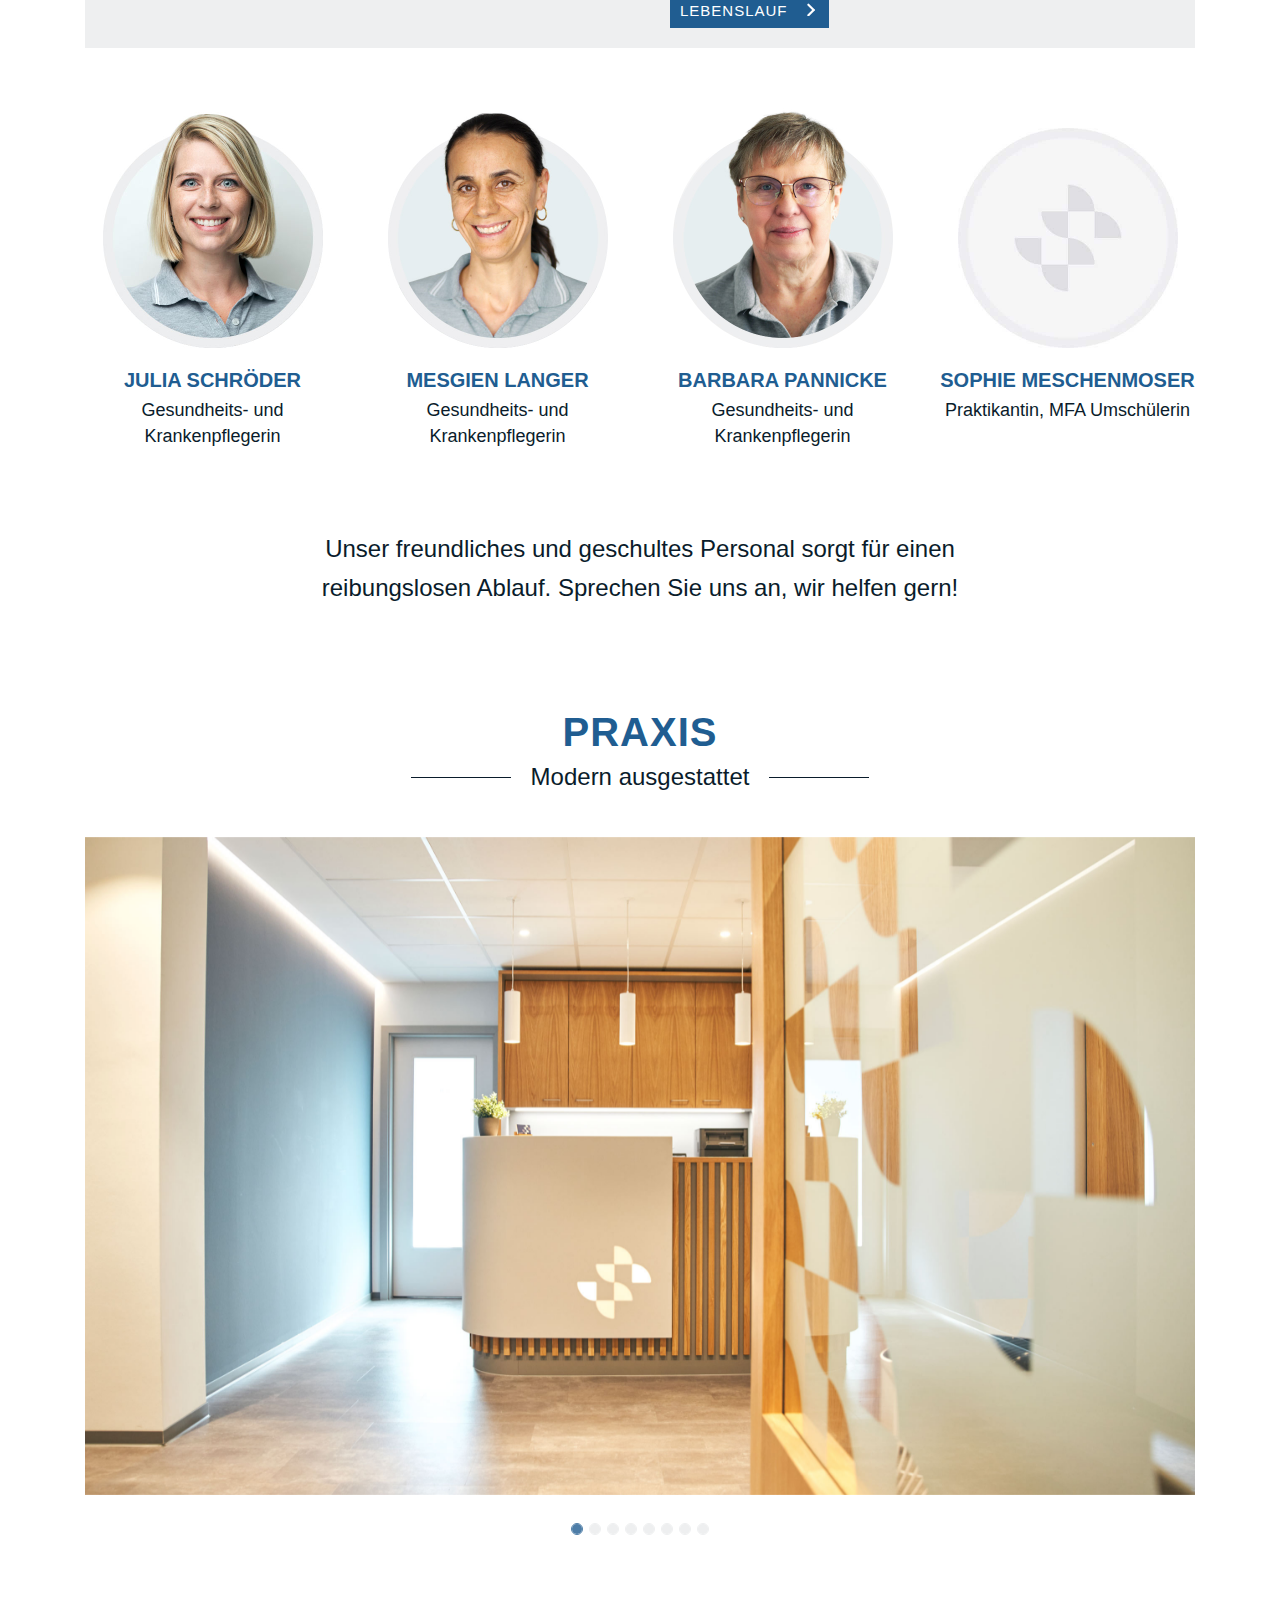
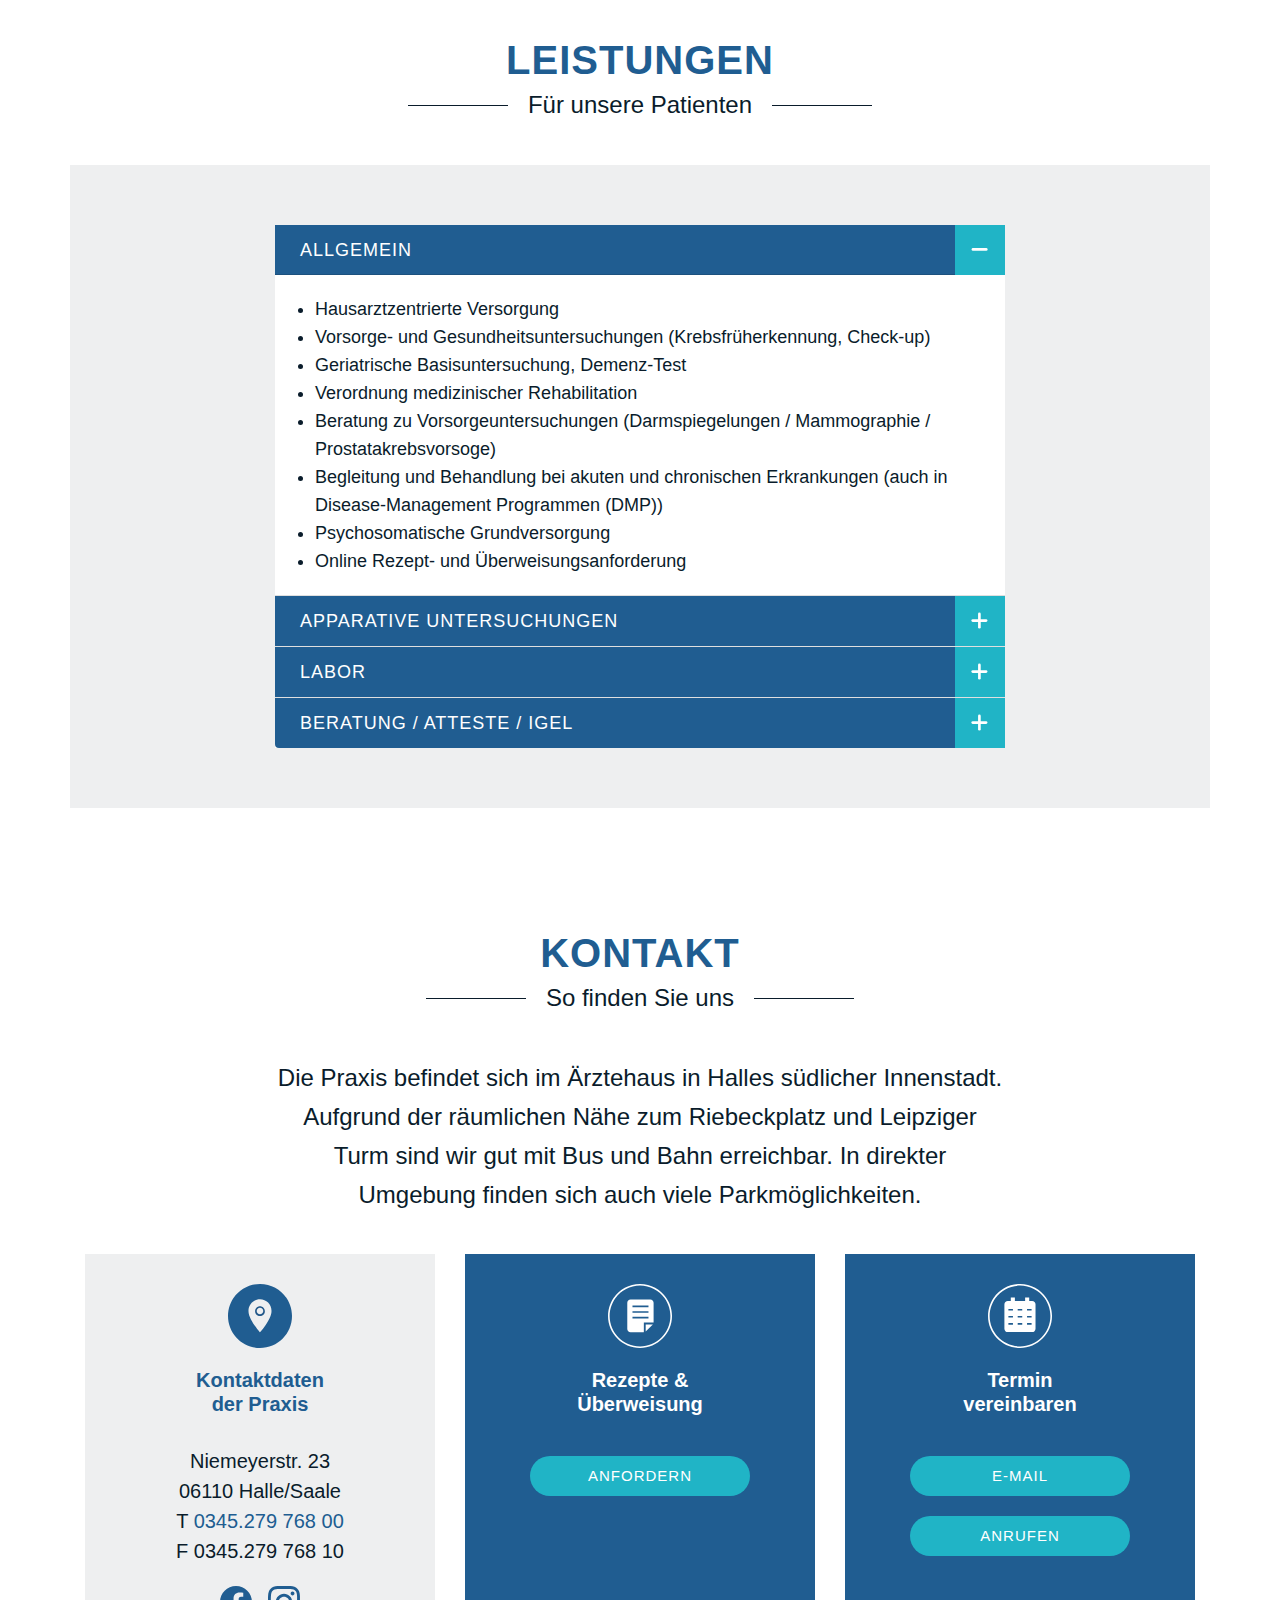
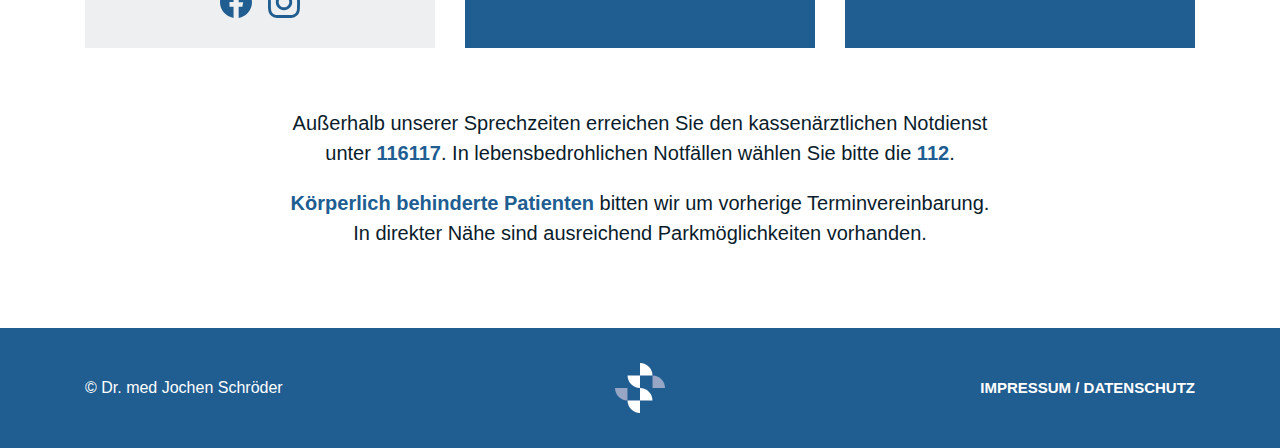
==== commit 9f2218f8: "Update index.html" ====
--- a/index.html
+++ b/index.html
@@ -159,6 +159,9 @@
                                 Um lange Wartezeiten zu vermeiden, möchten wir Sie bitten, bei akuten Beschwerden die erste Stunde der täglichen Sprechzeit zu nutzen. Für andere Anliegen vereinbaren Sie bitte einen Termin. <br>
                                 <br>
                                 <br>
+                                Am 29.03.2025 bleibt die Praxis geplant geschlossen (letzter Freitag im Monat).
+                                <br>
+                                <br>
                                 Vom 07.04. - 17.04.2025 befinden wir uns im Urlaub. Unsere Vertretung übernehmen <br>
                                 <br>
                                 Fr. Dr. Clauss-Thurm, Lauchstädter Str. 14, Tel.: 0345 1200941 (gesamter Zeitraum) <br>
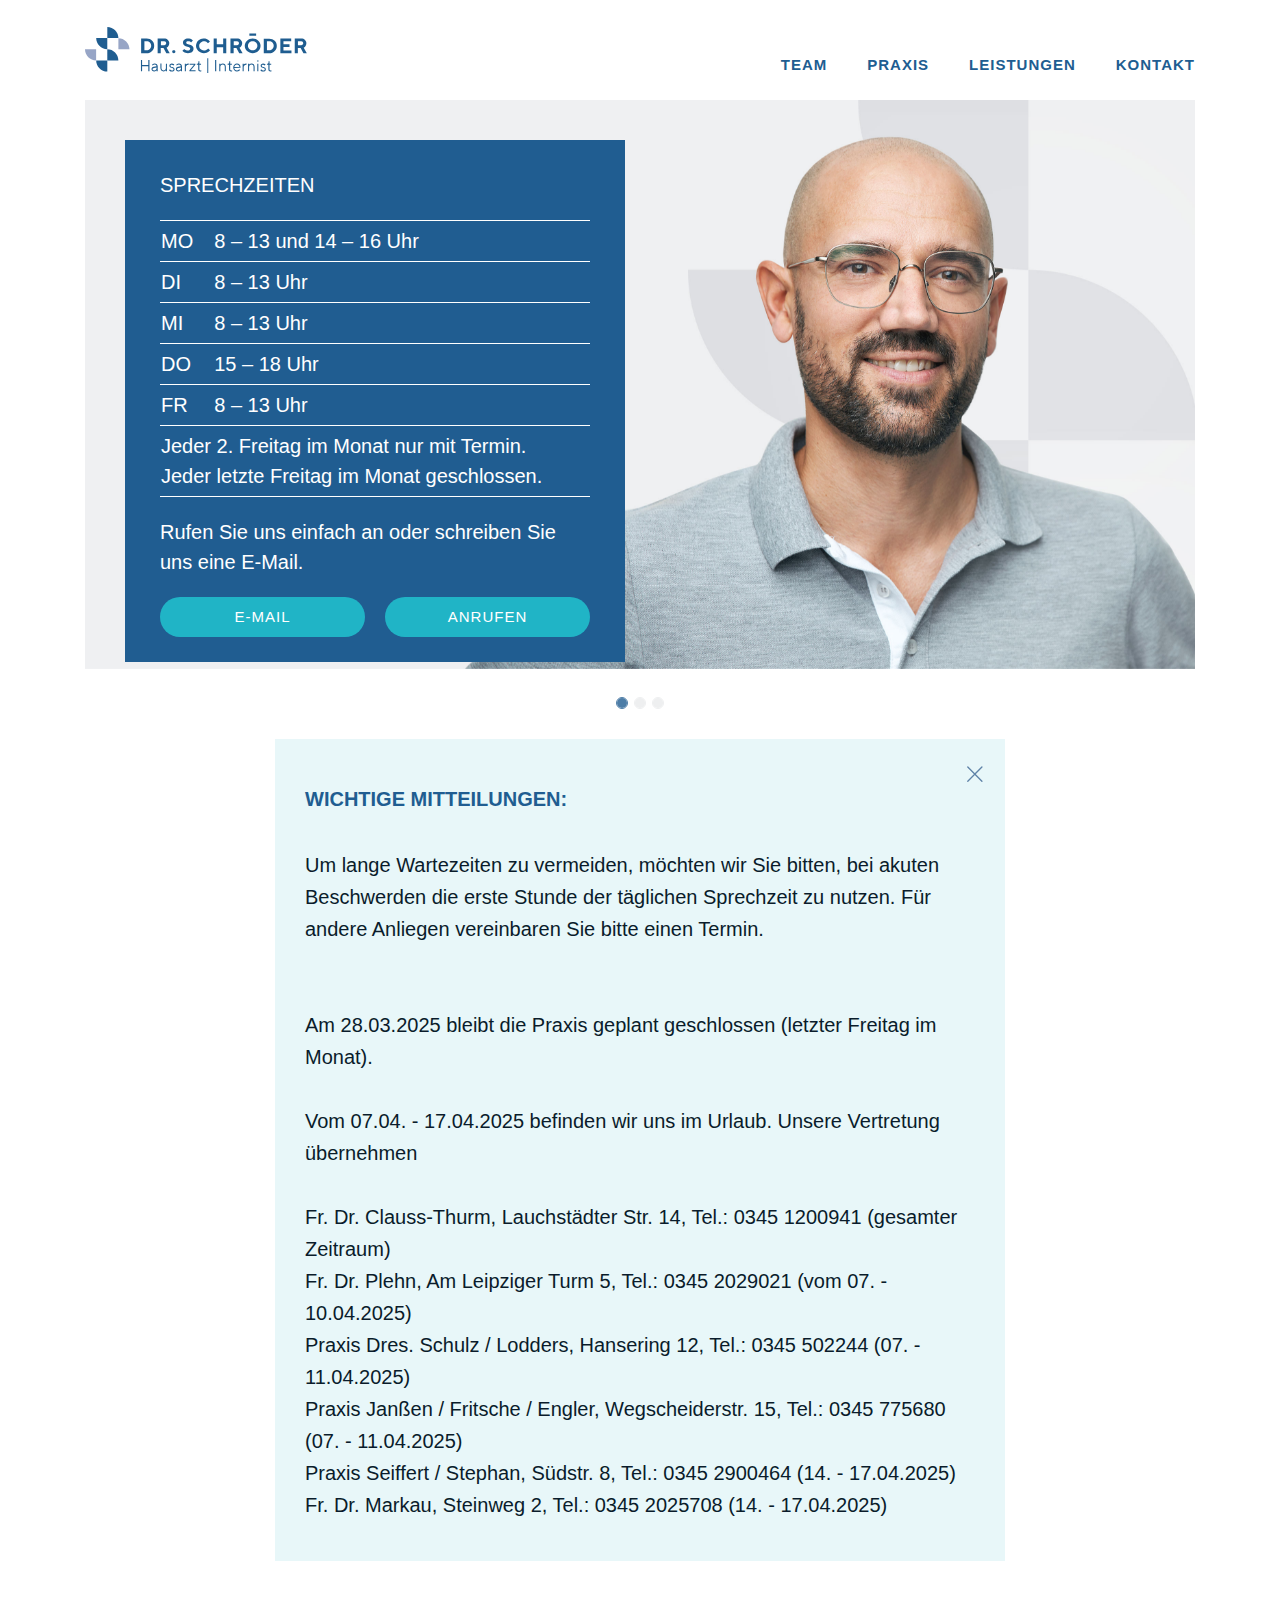
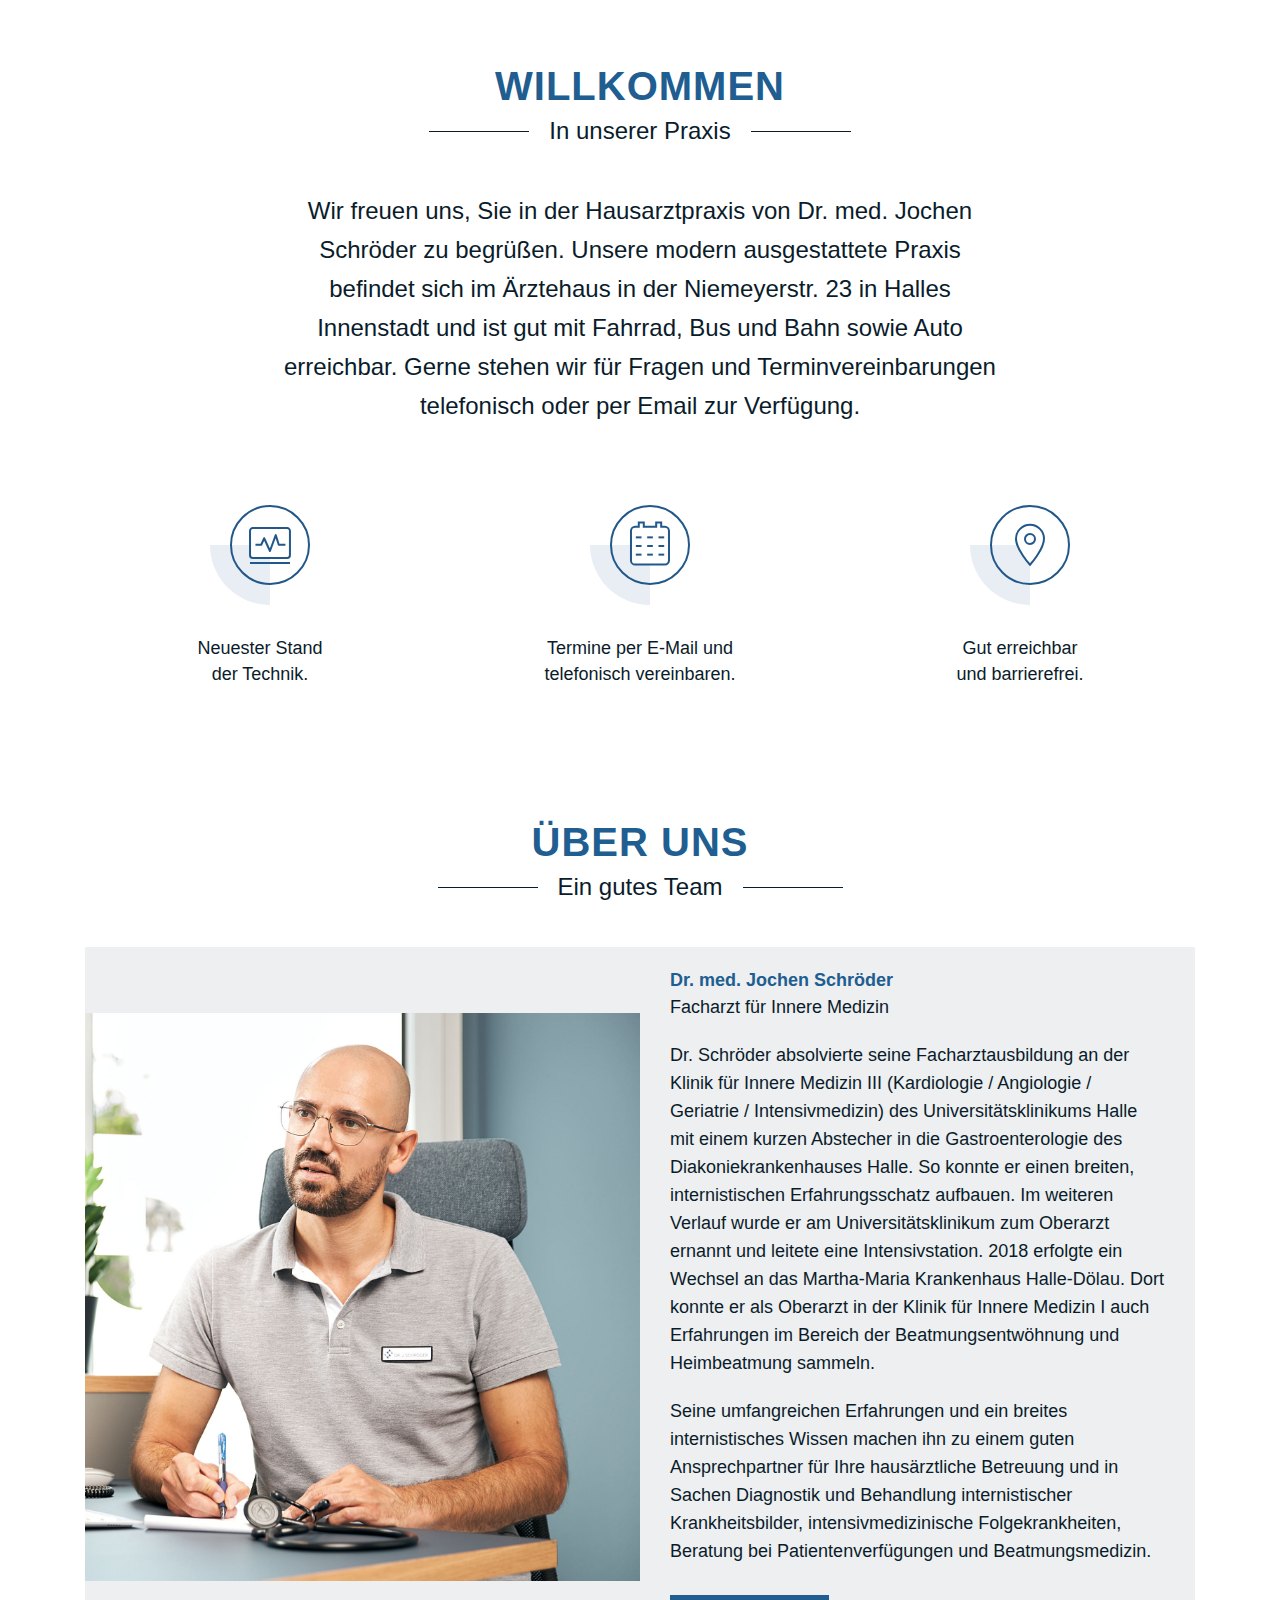
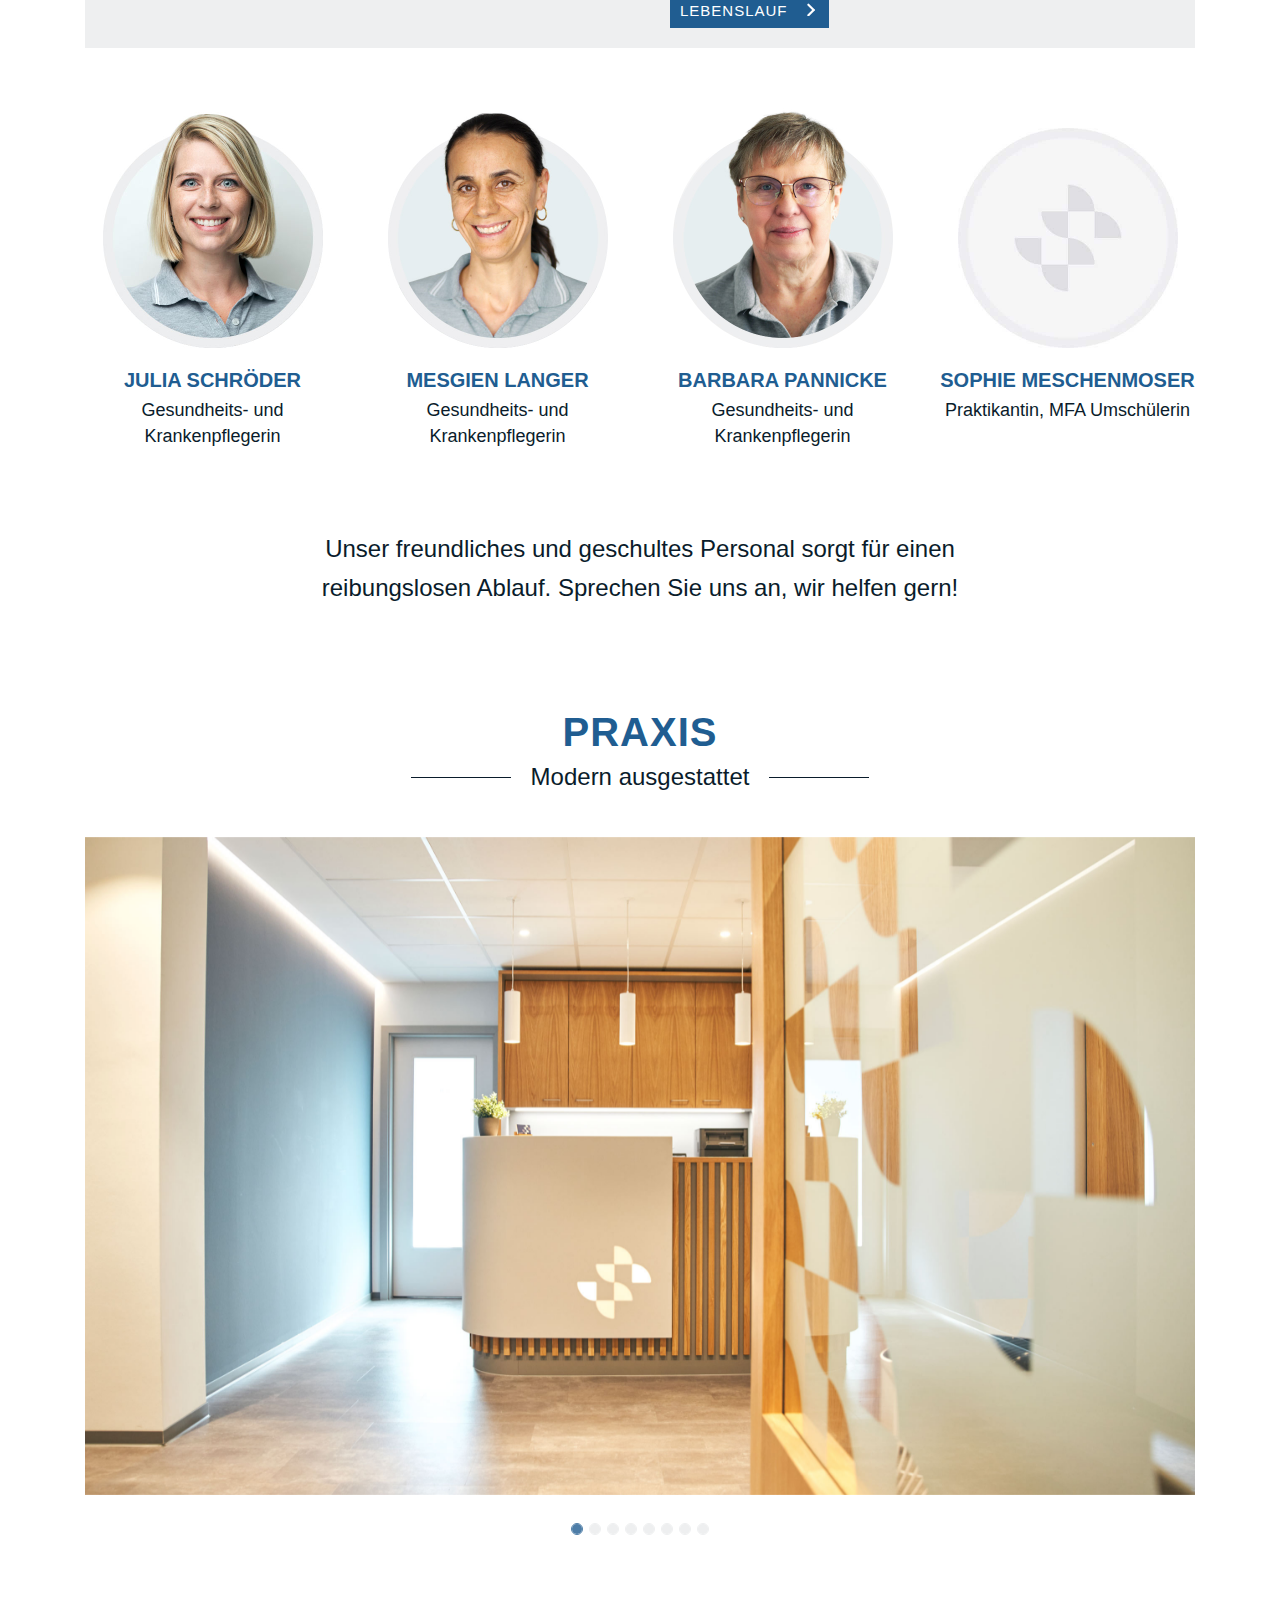
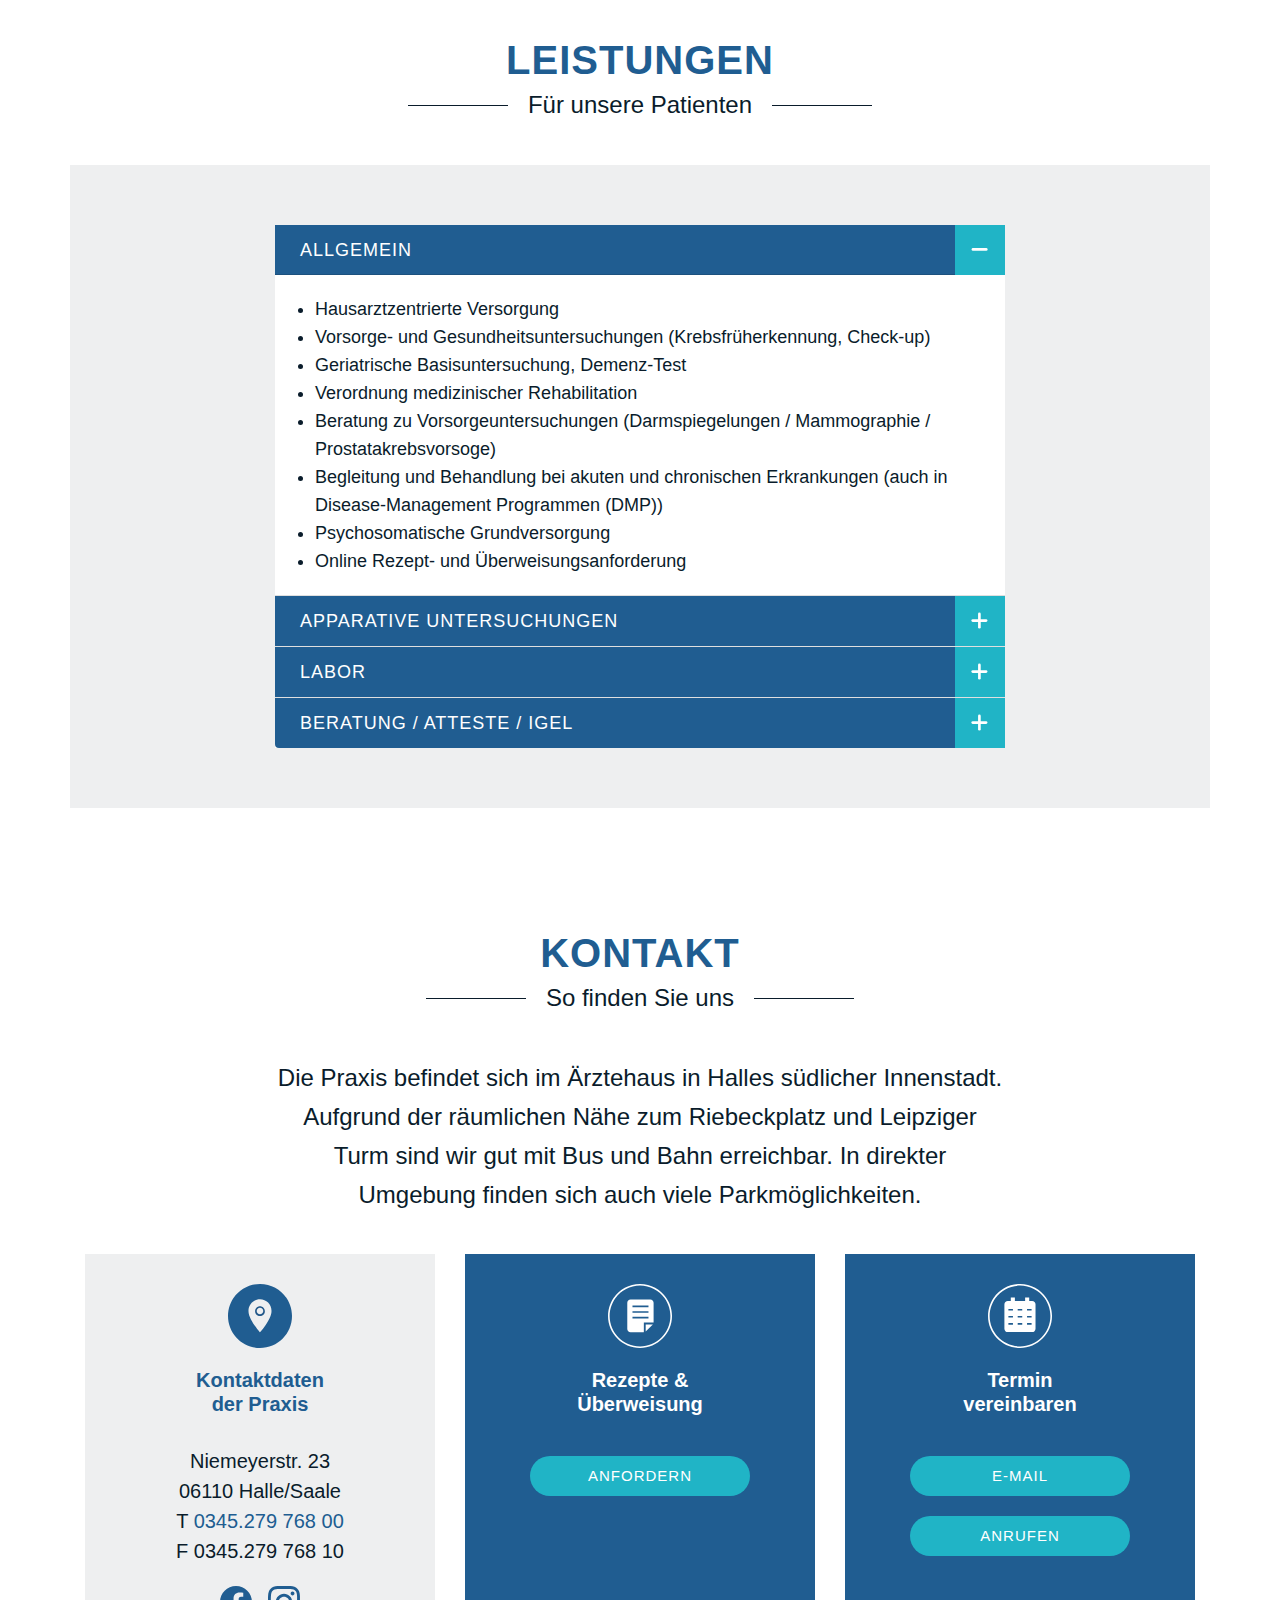
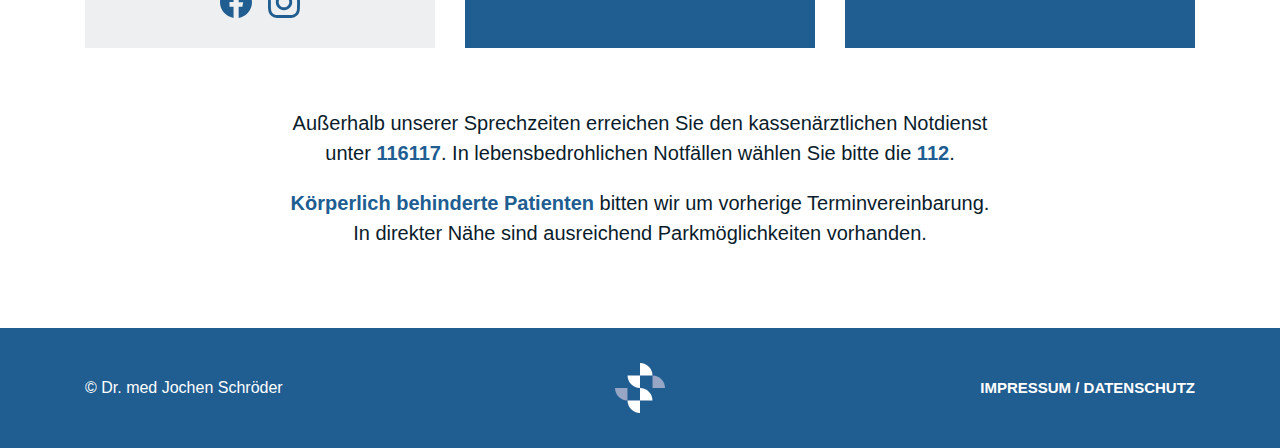
==== commit d0bd0c4e: "Update index.html" ====
--- a/index.html
+++ b/index.html
@@ -159,7 +159,7 @@
                                 Um lange Wartezeiten zu vermeiden, möchten wir Sie bitten, bei akuten Beschwerden die erste Stunde der täglichen Sprechzeit zu nutzen. Für andere Anliegen vereinbaren Sie bitte einen Termin. <br>
                                 <br>
                                 <br>
-                                Am 29.03.2025 bleibt die Praxis geplant geschlossen (letzter Freitag im Monat).
+                                Am 28.03.2025 bleibt die Praxis geplant geschlossen (letzter Freitag im Monat).
                                 <br>
                                 <br>
                                 Vom 07.04. - 17.04.2025 befinden wir uns im Urlaub. Unsere Vertretung übernehmen <br>
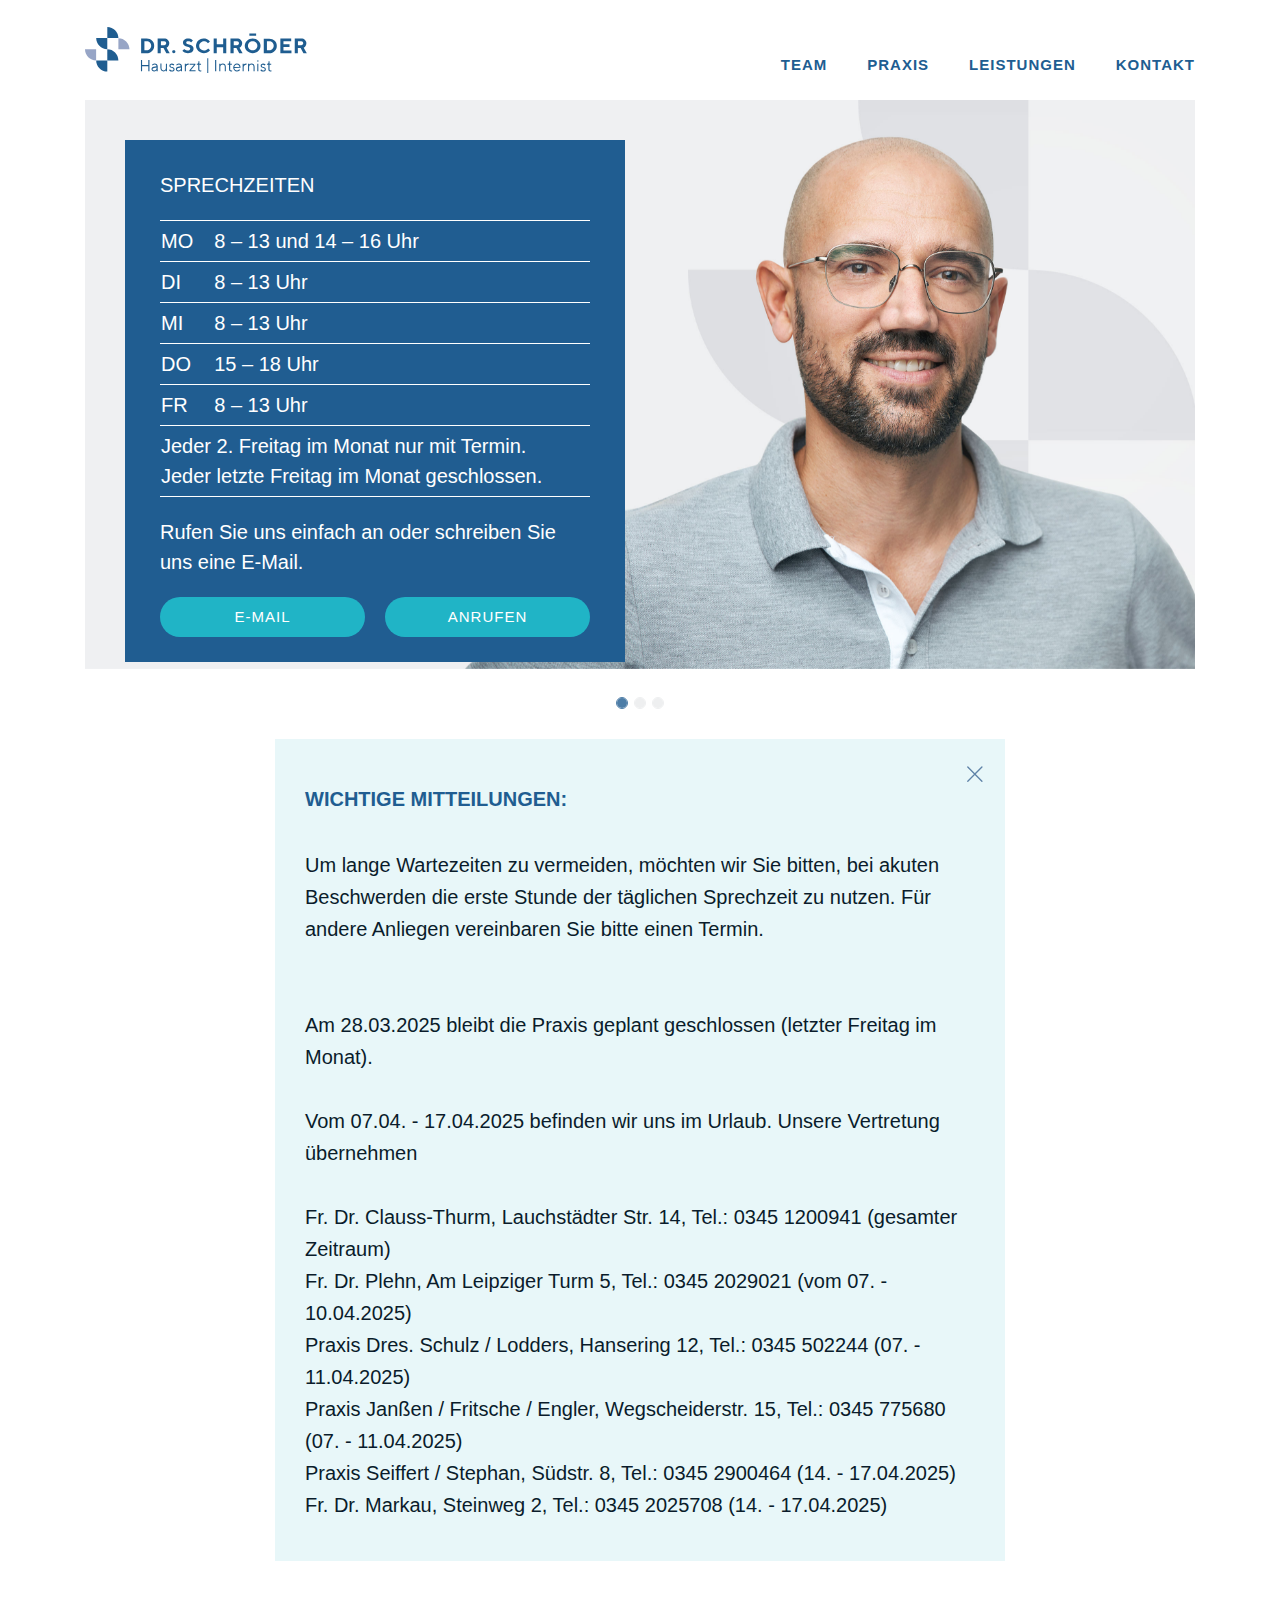
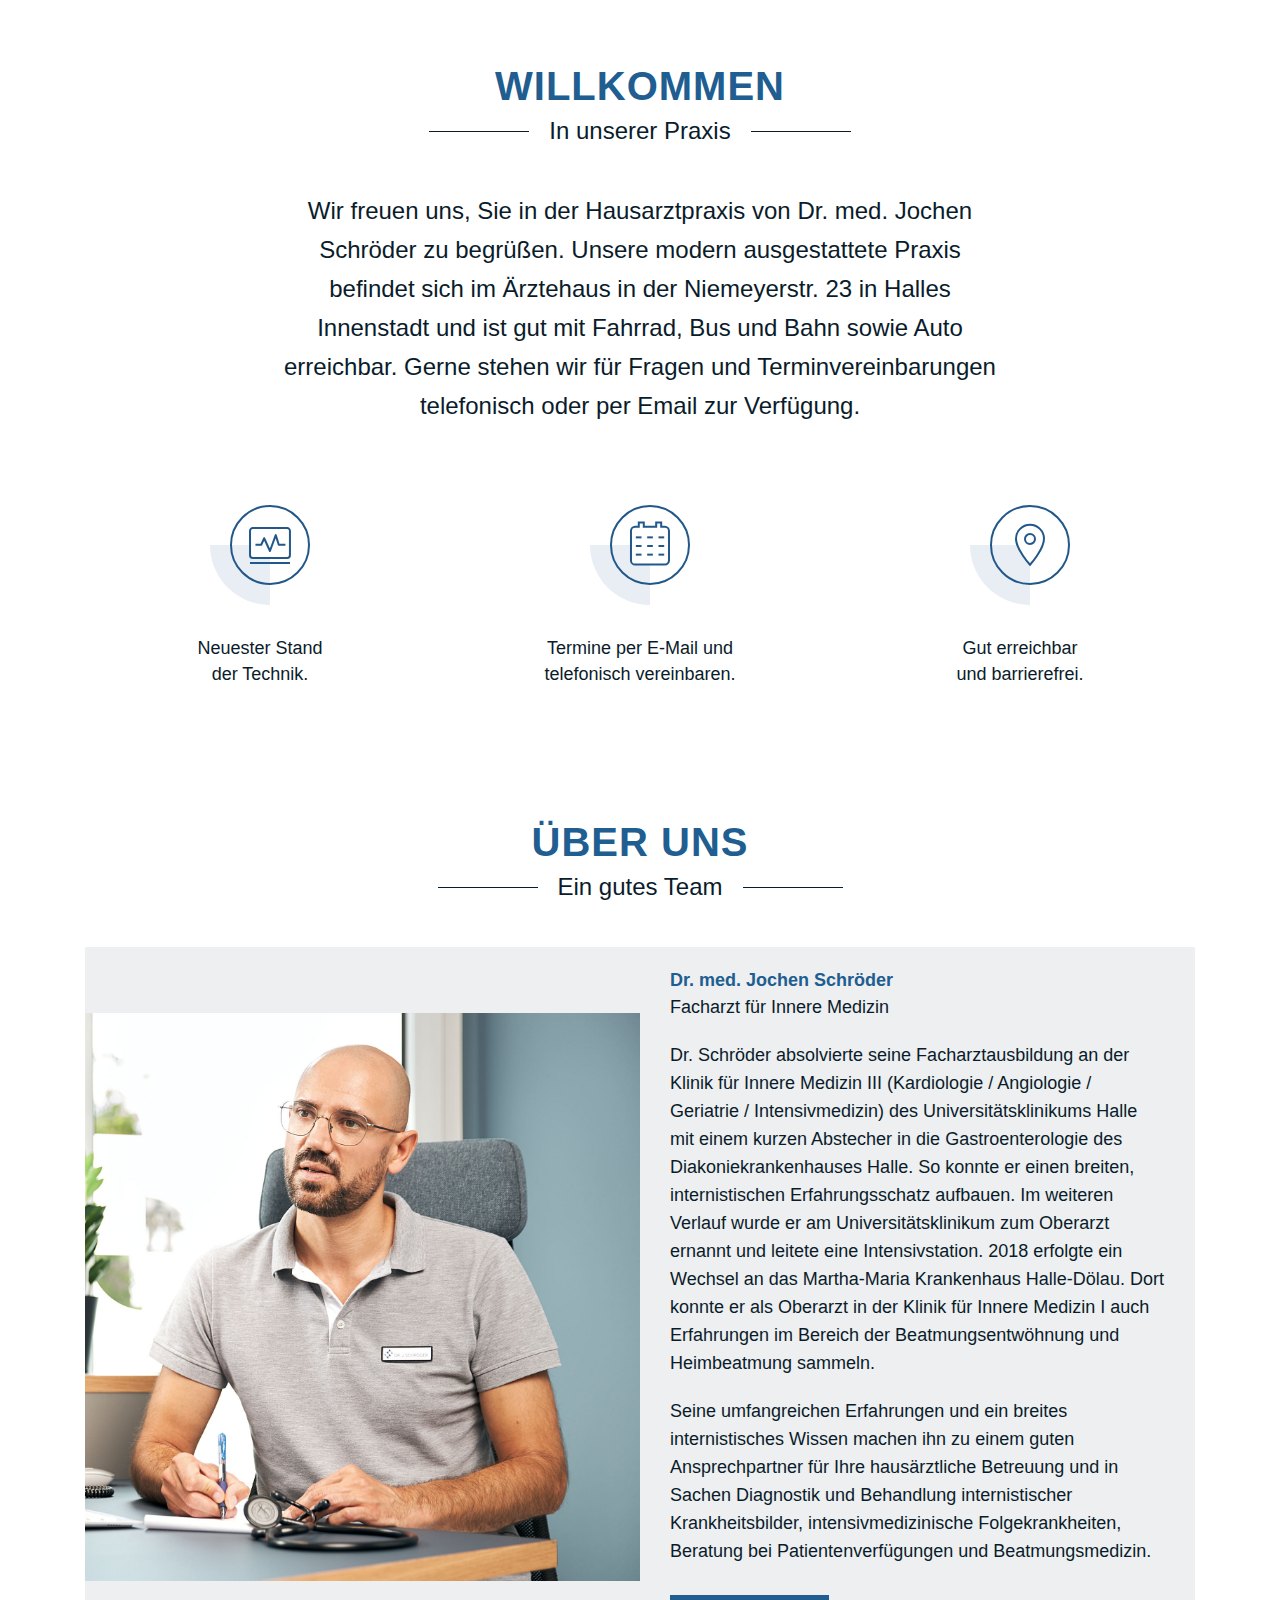
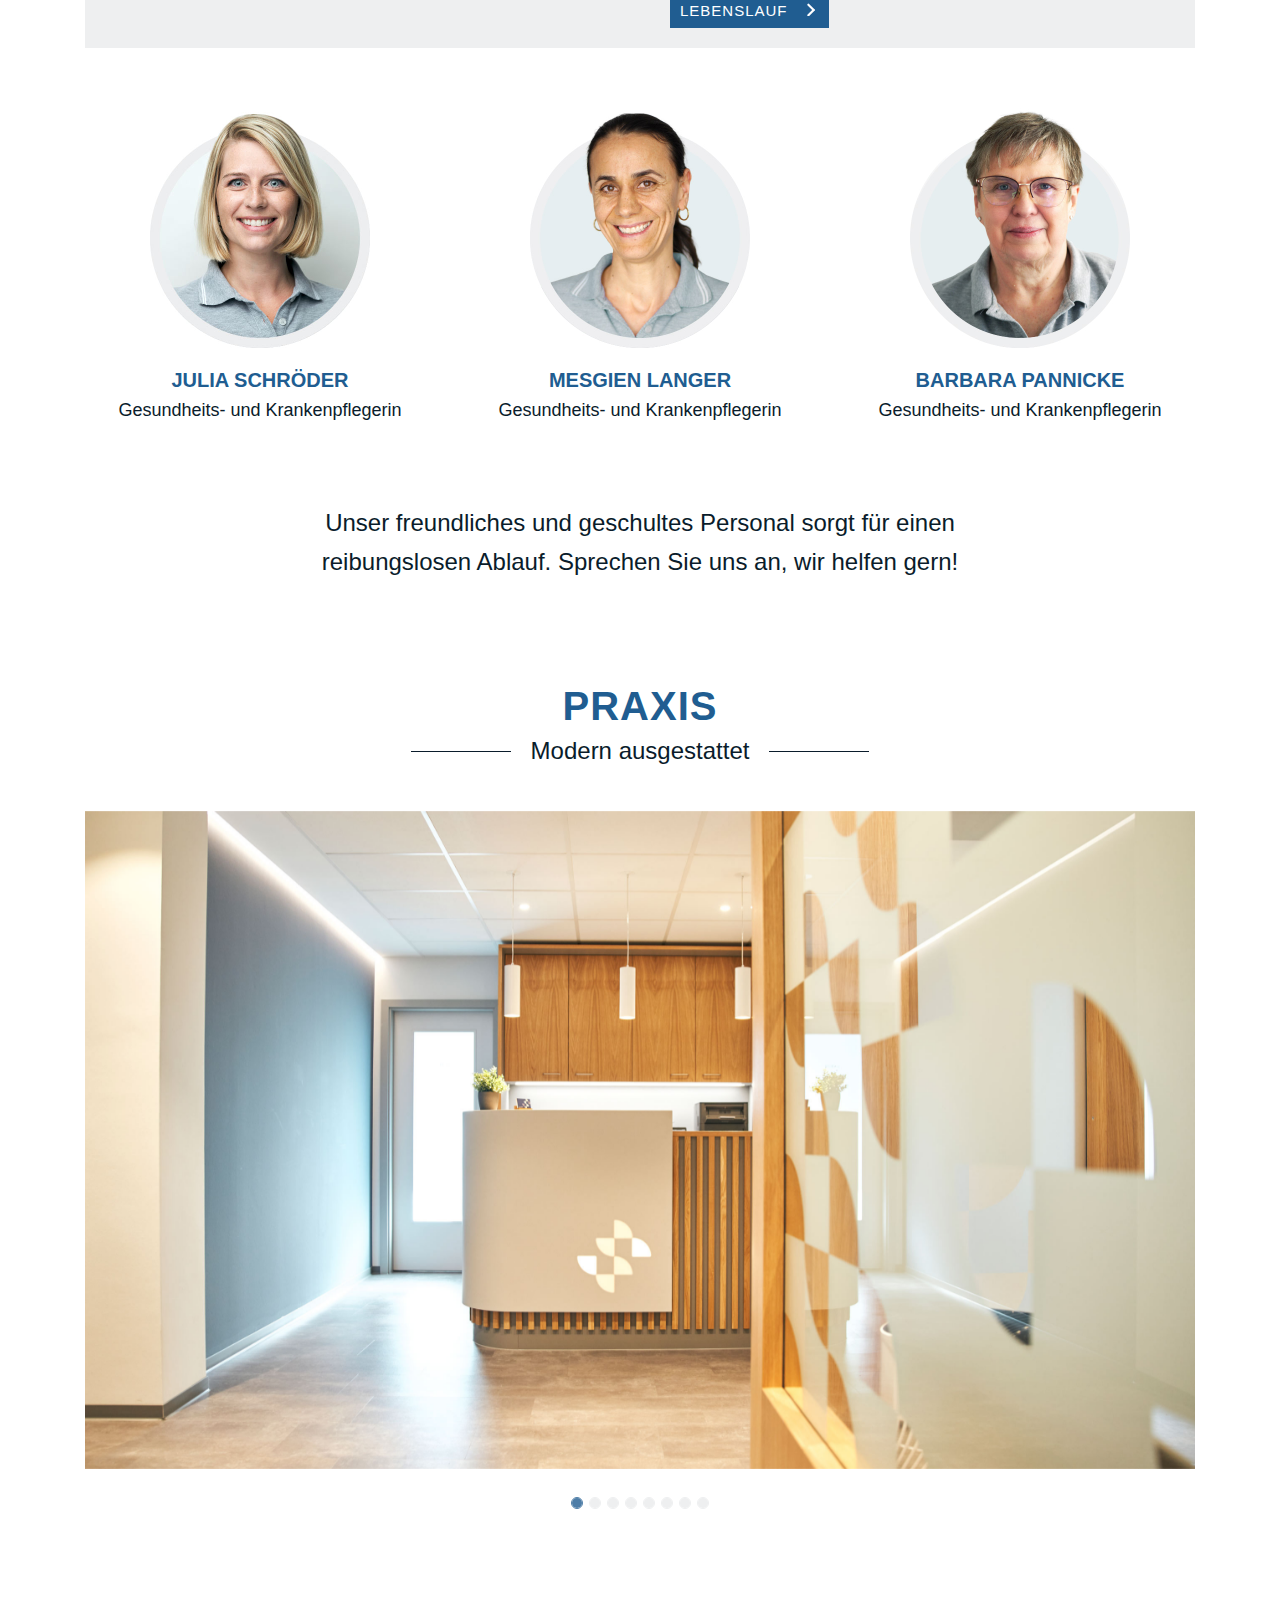
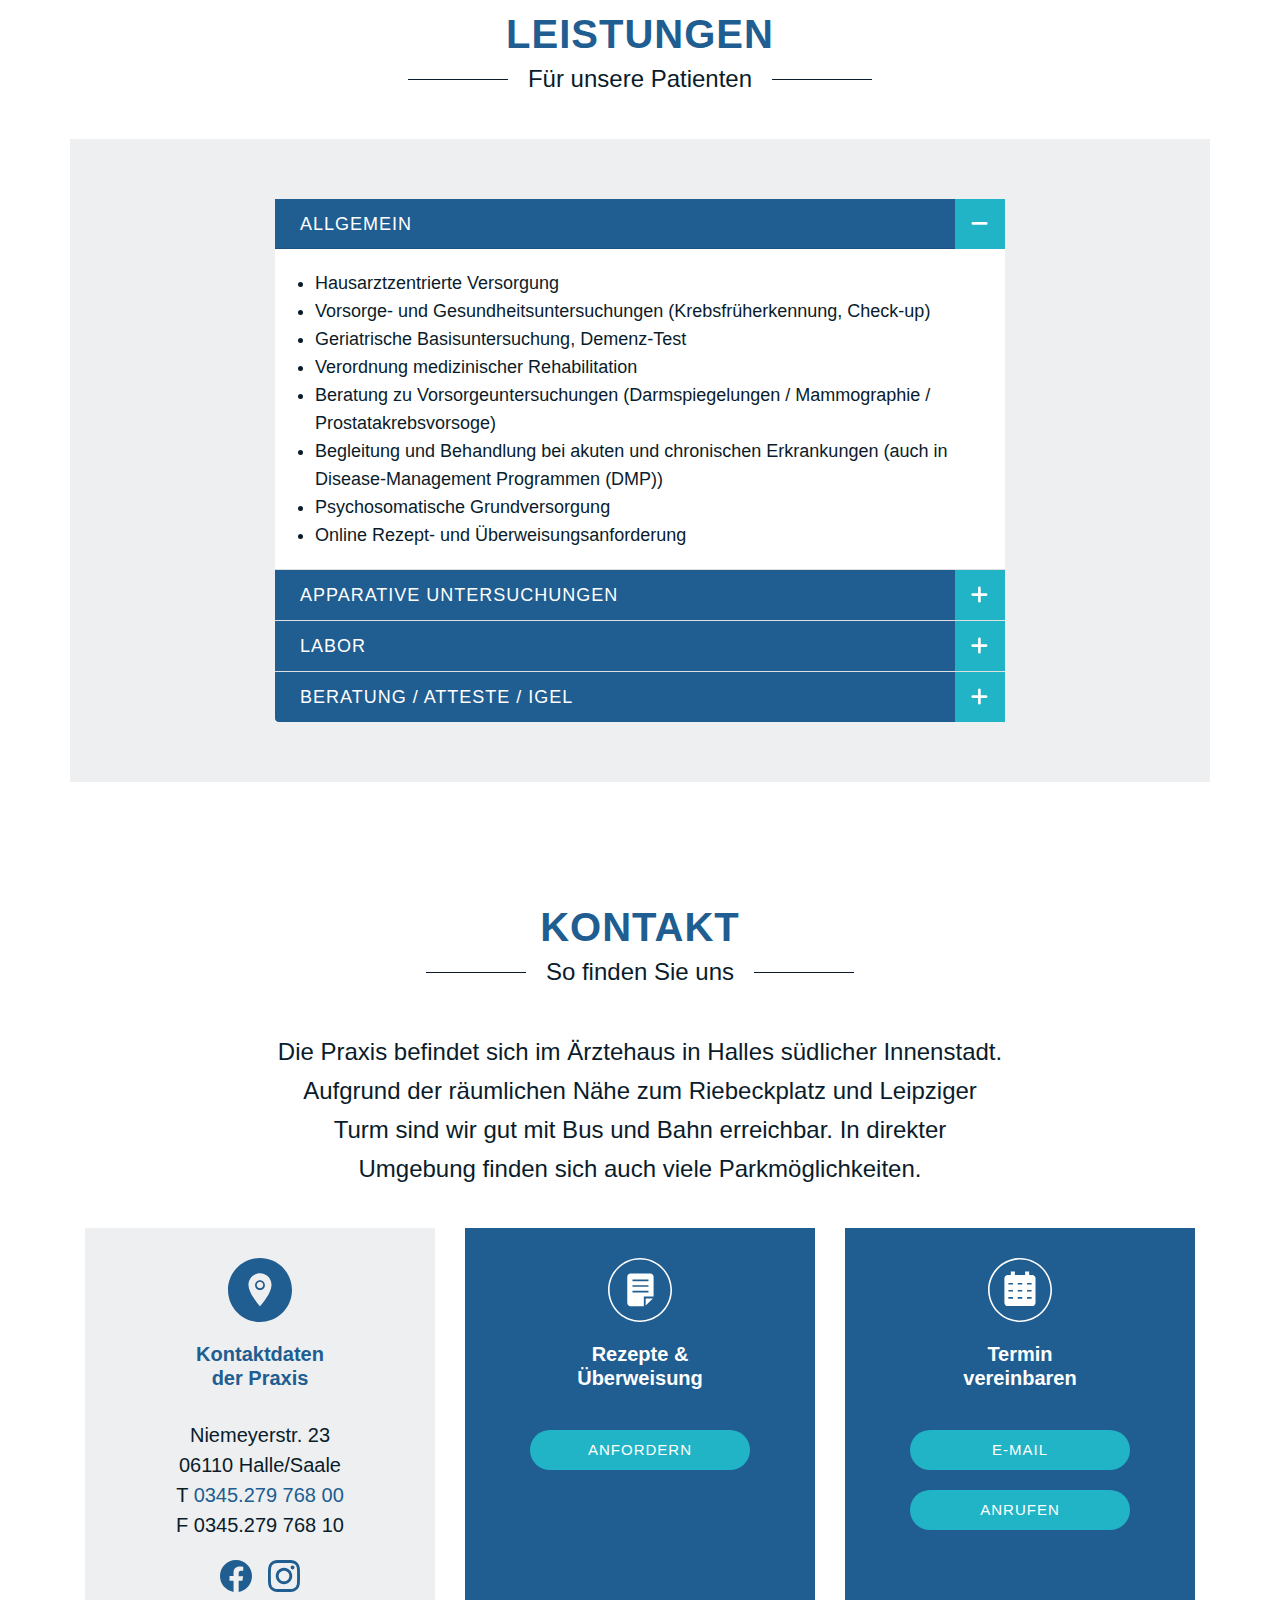
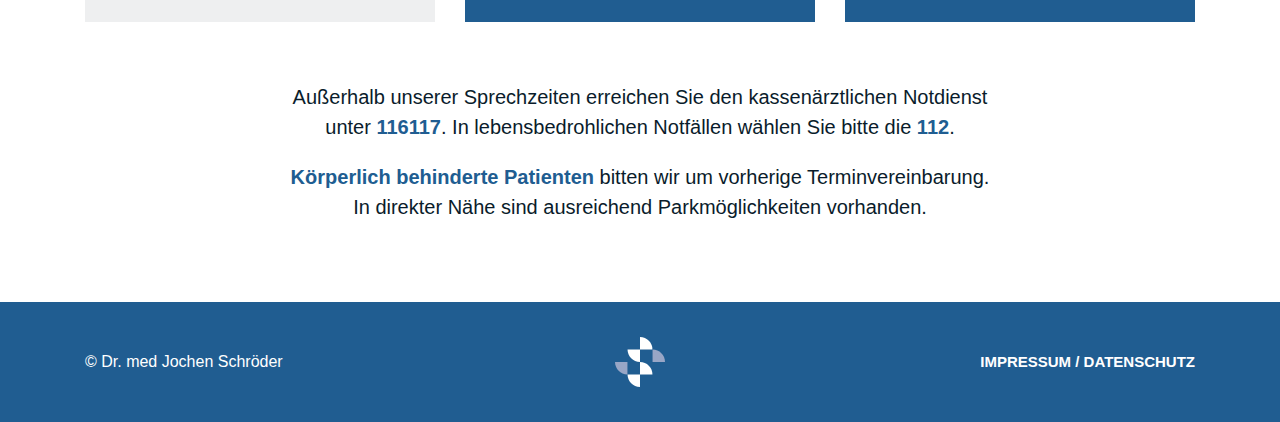
==== commit d906265f: "Update index.html" ====
--- a/index.html
+++ b/index.html
@@ -278,26 +278,21 @@
                     </div>
                 </div>
                 <div class="row">
-                    <div class="col-md-6 col-xl-3 mt-5 text-center">
+                    <div class="col-md-6 col-xl-4 mt-5 text-center">
                         <img src="assets/images/julia_schroeder.jpg" width="220" height="240" alt="Julia Schröder">
                         <h4 class="mt-3 mb-1">Julia Schröder</h4>
                         <p class="font-size-18">Gesundheits- und Krankenpflegerin</p>
                     </div>
-                    <div class="col-md-6 col-xl-3 mt-5 text-center">
+                    <div class="col-md-6 col-xl-4 mt-5 text-center">
                         <img src="assets/images/mesgien_langer.jpg" width="220" height="240" alt="Mesgien Langer">
                         <h4 class="mt-3 mb-1">Mesgien Langer</h4>
                         <p class="font-size-18">Gesundheits- und Krankenpflegerin</p>
                     </div>
-                    <div class="col-md-6 col-xl-3 mt-5 text-center">
+                    <div class="col-md-6 col-xl-4 mt-5 text-center">
                         <img src="assets/images/barbara_pannicke.jpg" width="220" height="240" alt="Barbara Pannicke">
                         <h4 class="mt-3 mb-1">Barbara Pannicke</h4>
                         <p class="font-size-18">Gesundheits- und Krankenpflegerin </p>
                      </div>
-                    <div class="col-md-6 col-xl-3 mt-5 text-center">
-                        <img src="assets/images/sophie_meschenmoser.jpg" width="220" height="240" alt="Sophie Meschenmoser">
-                        <h4 class="mt-3 mb-1">Sophie Meschenmoser</h4>
-                        <p class="font-size-18">Praktikantin, MFA Umschülerin</p>
-                    </div>
                 </div>
                 <div class="row mt-5">
                     <div class="col-lg-8 offset-lg-2 text-center">
